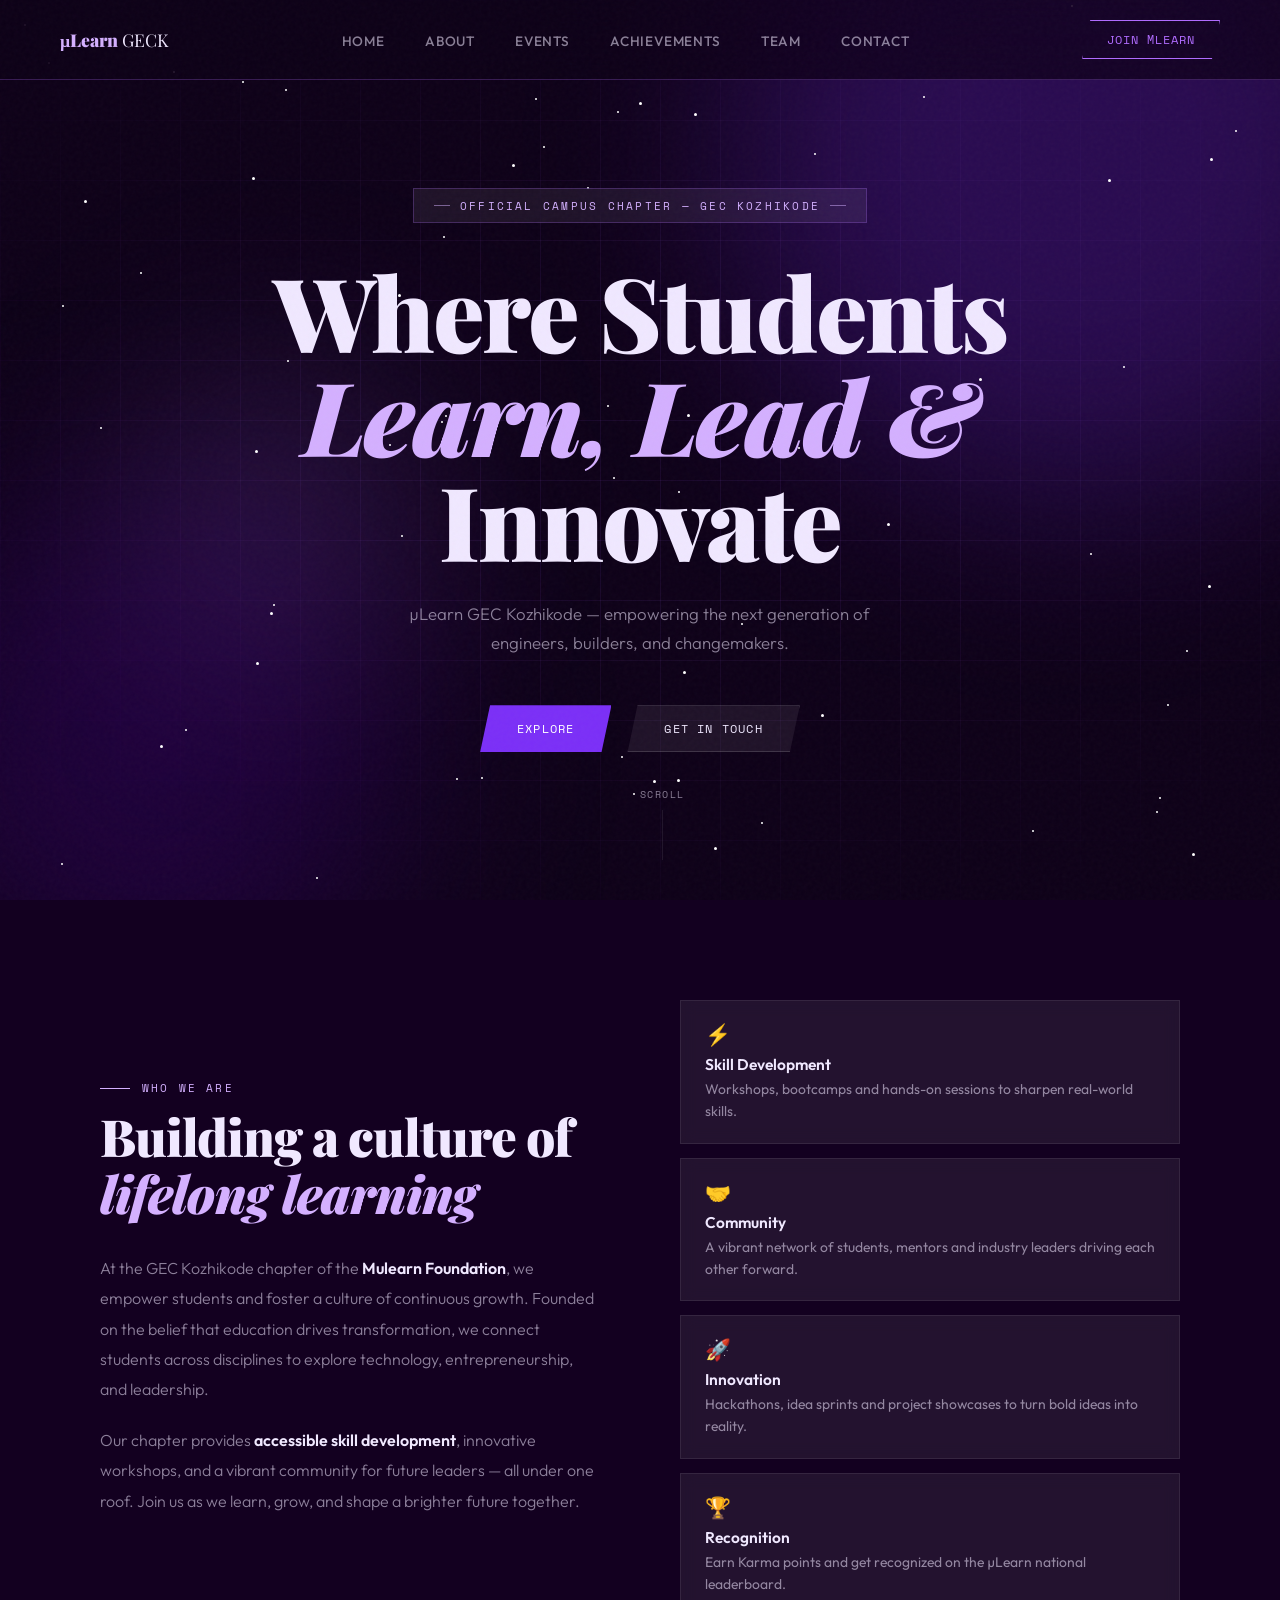
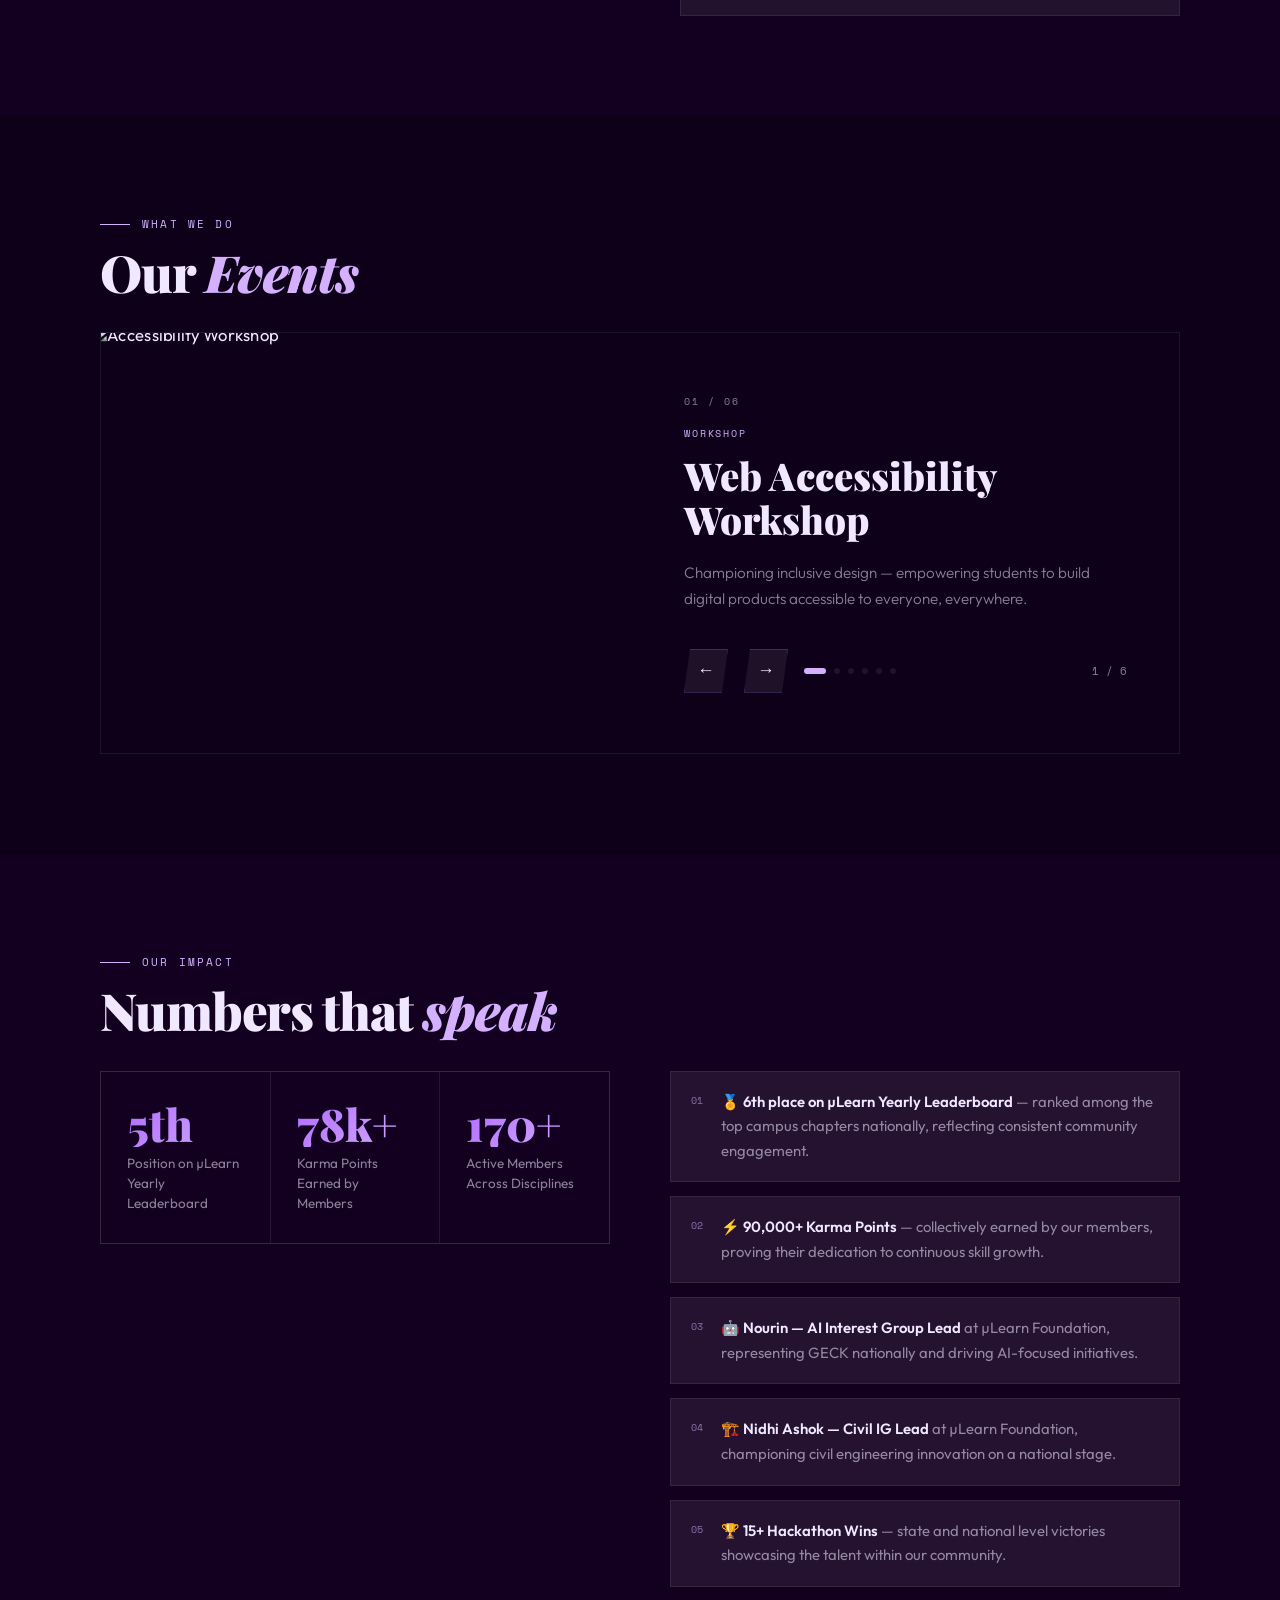
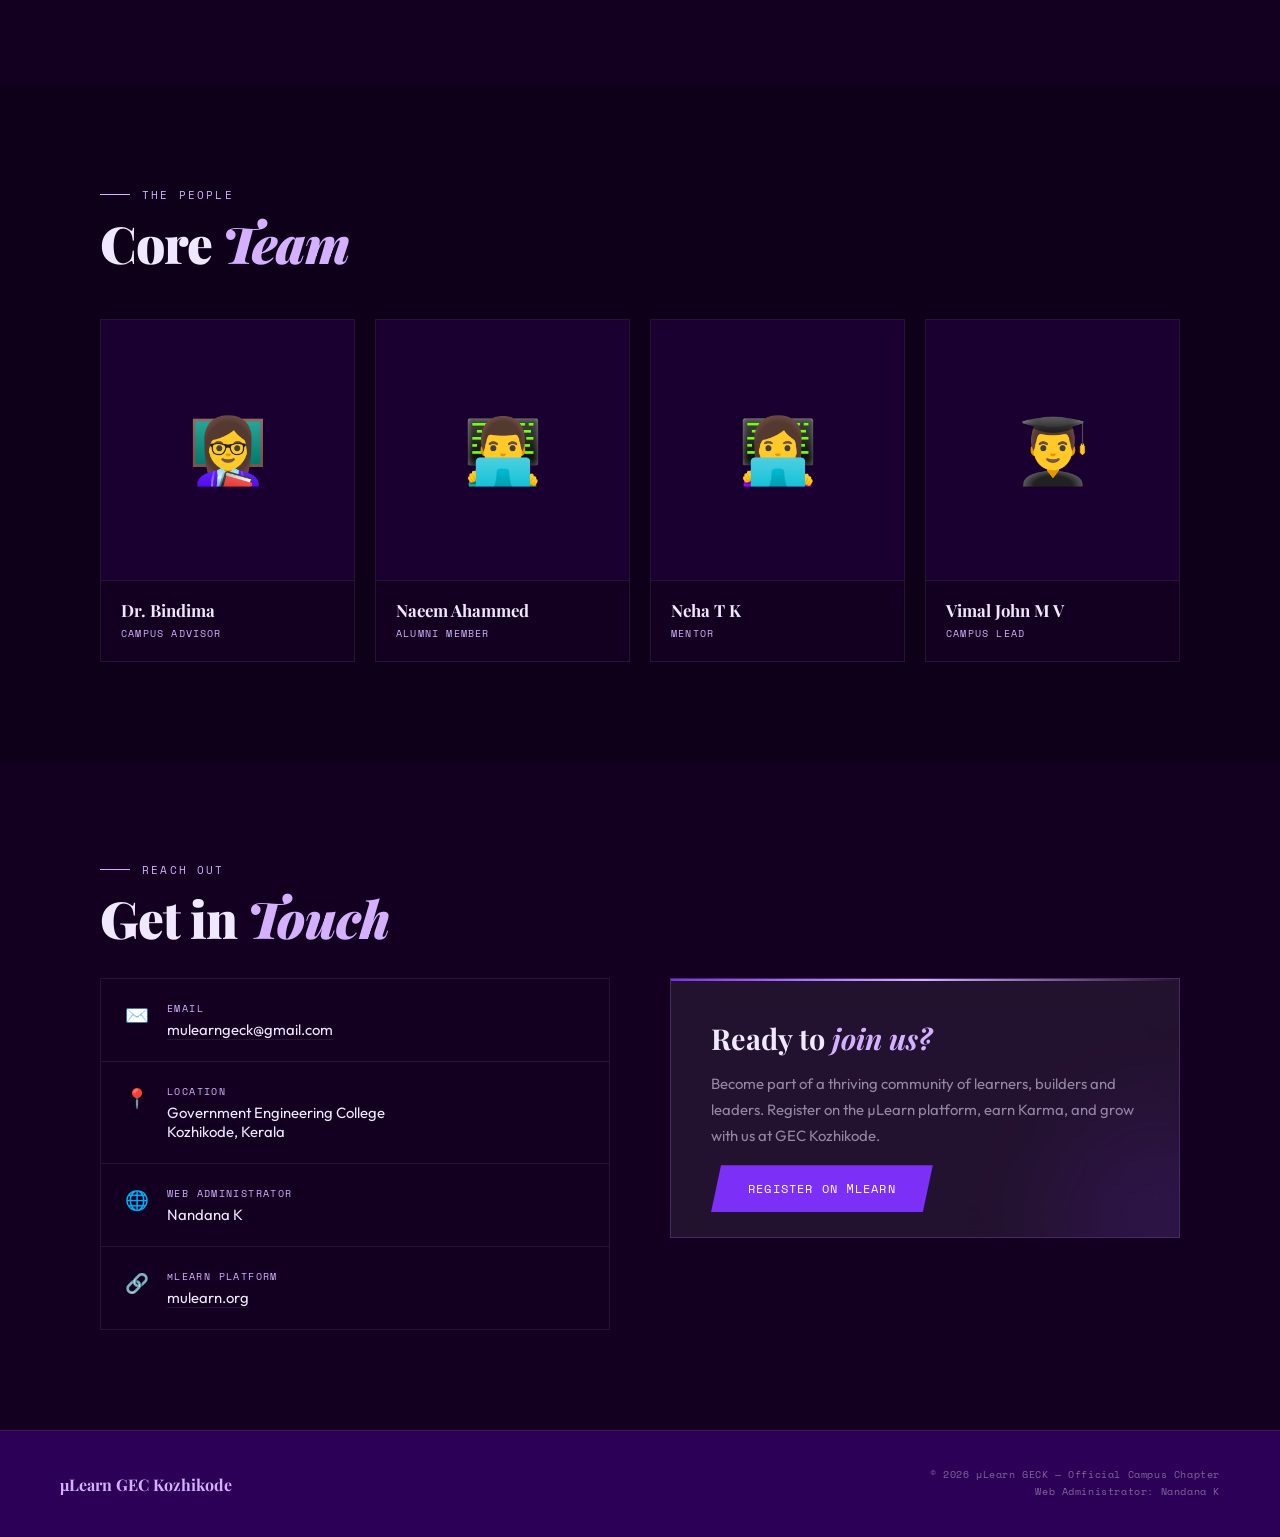
==== index.html @ 7de17cda "add index.html" ====
<!DOCTYPE html>
<html lang="en">
<head>
  <meta charset="UTF-8" />
  <meta name="viewport" content="width=device-width, initial-scale=1.0"/>
  <title>µLearn GEC Kozhikode – Official Website</title>
  <link href="https://fonts.googleapis.com/css2?family=Playfair+Display:wght@400;700;900&family=Outfit:wght@300;400;500;600;700&family=Space+Mono:wght@400;700&display=swap" rel="stylesheet"/>
  <style>
    :root {
      --purple-deep: #2d0057;
      --purple-mid: #7b2ff7;
      --purple-light: #b06bff;
      --lavender: #d4b0ff;
      --soft: #ede0ff;
      --white: #fff;
      --bg: #0e0018;
      --bg-2: #130020;
      --bg-3: #1a0030;
      --glass: rgba(255,255,255,0.07);
      --glass-border: rgba(255,255,255,0.14);
      --glass-hover: rgba(255,255,255,0.12);
      --text: #f0e8ff;
      --text-muted: rgba(240,232,255,0.55);
      --border: rgba(176,107,255,0.25);
      --border-soft: rgba(255,255,255,0.08);
    }

    *, *::before, *::after { box-sizing: border-box; margin: 0; padding: 0; }
    html { scroll-behavior: smooth; }

    body {
      font-family: 'Outfit', sans-serif;
      background: var(--bg);
      color: var(--text);
      overflow-x: hidden;
    }

    body::before {
      content: '';
      position: fixed;
      inset: 0;
      background-image: url("data:image/svg+xml,%3Csvg viewBox='0 0 256 256' xmlns='http://www.w3.org/2000/svg'%3E%3Cfilter id='n'%3E%3CfeTurbulence type='fractalNoise' baseFrequency='0.9' numOctaves='4' stitchTiles='stitch'/%3E%3C/filter%3E%3Crect width='100%25' height='100%25' filter='url(%23n)' opacity='1'/%3E%3C/svg%3E");
      opacity: 0.03;
      pointer-events: none;
      z-index: 9999;
    }

    ::-webkit-scrollbar { width: 4px; }
    ::-webkit-scrollbar-track { background: var(--bg); }
    ::-webkit-scrollbar-thumb { background: var(--purple-mid); border-radius: 99px; }

    /* ─── NAVBAR ─── */
    nav {
      position: fixed;
      top: 0; left: 0; right: 0;
      z-index: 200;
      display: flex;
      align-items: center;
      justify-content: space-between;
      padding: 20px 60px;
      background: rgba(14,0,24,0.72);
      backdrop-filter: blur(24px);
      -webkit-backdrop-filter: blur(24px);
      border-bottom: 1px solid var(--border);
      animation: navIn 0.9s cubic-bezier(.23,1,.32,1) both;
    }
    @keyframes navIn { from { transform: translateY(-100%); opacity:0; } to { transform: none; opacity:1; } }

    .nav-brand {
      font-family: 'Playfair Display', serif;
      font-weight: 900;
      font-size: 1.1rem;
      color: var(--lavender);
      text-decoration: none;
    }
    .nav-brand span { color: var(--text); font-weight: 400; }

    .nav-links { display: flex; gap: 40px; list-style: none; }
    .nav-links a {
      color: var(--text-muted);
      text-decoration: none;
      font-size: 0.85rem;
      font-weight: 500;
      letter-spacing: 0.06em;
      text-transform: uppercase;
      transition: color 0.2s;
      position: relative;
    }
    .nav-links a::after {
      content: '';
      position: absolute;
      bottom: -4px; left: 0; right: 100%;
      height: 1px;
      background: var(--lavender);
      transition: right 0.3s cubic-bezier(.23,1,.32,1);
    }
    .nav-links a:hover { color: var(--lavender); }
    .nav-links a:hover::after { right: 0; }

    .nav-cta {
      font-family: 'Space Mono', monospace;
      font-size: 0.75rem;
      padding: 10px 24px;
      border: 1px solid var(--purple-light);
      color: var(--purple-light);
      text-decoration: none;
      letter-spacing: 0.08em;
      text-transform: uppercase;
      transition: all 0.25s;
      clip-path: polygon(8px 0%, 100% 0%, calc(100% - 8px) 100%, 0% 100%);
    }
    .nav-cta:hover { background: var(--purple-mid); color: var(--white); border-color: var(--purple-mid); }

    /* ─── HERO ─── */
    #home {
      min-height: 100vh;
      display: grid;
      place-items: center;
      padding: 140px 60px 100px;
      position: relative;
      overflow: hidden;
    }

    .hero-grid-bg {
      position: absolute;
      inset: 0;
      background-image:
        linear-gradient(rgba(176,107,255,0.08) 1px, transparent 1px),
        linear-gradient(90deg, rgba(176,107,255,0.08) 1px, transparent 1px);
      background-size: 60px 60px;
      mask-image: radial-gradient(ellipse 70% 60% at 50% 50%, black 30%, transparent 100%);
    }

    .hero-orb {
      position: absolute;
      border-radius: 50%;
      filter: blur(100px);
      animation: pulse 6s ease-in-out infinite alternate;
    }
    .orb-1 { width: 700px; height: 700px; background: rgba(123,47,247,0.25); top: -200px; right: -150px; }
    .orb-2 { width: 500px; height: 500px; background: rgba(45,0,87,0.55); bottom: -100px; left: -100px; animation-delay: -3s; }
    .orb-3 { width: 300px; height: 300px; background: rgba(176,107,255,0.15); top: 40%; left: 10%; animation-delay: -5s; }
    @keyframes pulse { from { transform: scale(1); } to { transform: scale(1.08); } }

    .stars { position: absolute; inset: 0; pointer-events: none; overflow: hidden; }
    .star {
      position: absolute;
      background: white;
      border-radius: 50%;
      animation: twinkle 3s ease-in-out infinite alternate;
    }
    @keyframes twinkle { from { opacity: 0.15; transform: scale(0.8); } to { opacity: 0.9; transform: scale(1.3); } }

    .hero-inner { position: relative; z-index: 2; text-align: center; max-width: 900px; }

    .hero-eyebrow {
      display: inline-flex;
      align-items: center;
      gap: 10px;
      font-family: 'Space Mono', monospace;
      font-size: 0.7rem;
      letter-spacing: 0.2em;
      text-transform: uppercase;
      color: var(--lavender);
      border: 1px solid var(--border);
      background: var(--glass);
      backdrop-filter: blur(10px);
      padding: 8px 20px;
      margin-bottom: 36px;
      animation: riseIn 0.9s 0.3s both;
    }
    .hero-eyebrow::before, .hero-eyebrow::after { content: ''; width: 16px; height: 1px; background: var(--lavender); opacity: 0.5; }

    .hero-title {
      font-family: 'Playfair Display', serif;
      font-weight: 900;
      font-size: clamp(3rem, 8vw, 6.5rem);
      line-height: 1.02;
      letter-spacing: -0.02em;
      animation: riseIn 0.9s 0.45s both;
    }
    .hero-title .italic { font-style: italic; color: var(--lavender); }
    .hero-title .block { display: block; }

    .hero-sub {
      margin-top: 28px;
      font-size: 1.05rem;
      color: var(--text-muted);
      line-height: 1.7;
      animation: riseIn 0.9s 0.6s both;
      font-weight: 300;
    }

    .hero-cta {
      margin-top: 48px;
      display: flex;
      gap: 16px;
      justify-content: center;
      flex-wrap: wrap;
      animation: riseIn 0.9s 0.75s both;
    }

    .btn-primary {
      font-family: 'Space Mono', monospace;
      font-size: 0.75rem;
      letter-spacing: 0.1em;
      text-transform: uppercase;
      padding: 14px 36px;
      background: var(--purple-mid);
      color: var(--white);
      text-decoration: none;
      clip-path: polygon(10px 0%, 100% 0%, calc(100% - 10px) 100%, 0% 100%);
      transition: all 0.25s;
      border: 1px solid transparent;
    }
    .btn-primary:hover { background: var(--purple-deep); border-color: var(--purple-light); transform: translateY(-2px); box-shadow: 0 10px 30px rgba(123,47,247,0.4); }

    .btn-ghost {
      font-family: 'Space Mono', monospace;
      font-size: 0.75rem;
      letter-spacing: 0.1em;
      text-transform: uppercase;
      padding: 14px 36px;
      border: 1px solid var(--glass-border);
      background: var(--glass);
      backdrop-filter: blur(10px);
      color: var(--text);
      text-decoration: none;
      clip-path: polygon(10px 0%, 100% 0%, calc(100% - 10px) 100%, 0% 100%);
      transition: all 0.25s;
    }
    .btn-ghost:hover { border-color: var(--lavender); color: var(--lavender); transform: translateY(-2px); }

    @keyframes riseIn { from { opacity:0; transform: translateY(30px); } to { opacity:1; transform:none; } }

    .hero-scroll {
      position: absolute;
      bottom: 40px; left: 50%;
      transform: translateX(-50%);
      display: flex; flex-direction: column; align-items: center; gap: 8px;
      font-family: 'Space Mono', monospace;
      font-size: 0.62rem;
      letter-spacing: 0.15em;
      text-transform: uppercase;
      color: var(--text-muted);
      animation: riseIn 1s 1.2s both;
    }
    .scroll-track { width: 1px; height: 50px; background: var(--border-soft); position: relative; overflow: hidden; }
    .scroll-track::after {
      content: '';
      position: absolute;
      top: -20px; left: 0; width: 1px; height: 20px;
      background: var(--lavender);
      animation: scrollLine 1.5s ease-in-out infinite;
    }
    @keyframes scrollLine { from { top: -20px; } to { top: 60px; } }

    /* ─── LAYOUT ─── */
    .wrap { max-width: 1200px; margin: 0 auto; padding: 100px 60px; }

    .section-eyebrow {
      font-family: 'Space Mono', monospace;
      font-size: 0.68rem;
      letter-spacing: 0.2em;
      text-transform: uppercase;
      color: var(--lavender);
      margin-bottom: 12px;
      display: flex; align-items: center; gap: 12px;
    }
    .section-eyebrow::before { content: ''; display: inline-block; width: 30px; height: 1px; background: var(--lavender); }

    .section-heading {
      font-family: 'Playfair Display', serif;
      font-weight: 900;
      font-size: clamp(2rem, 4vw, 3.2rem);
      letter-spacing: -0.02em;
      line-height: 1.1;
      margin-bottom: 32px;
    }
    .section-heading .accent { color: var(--lavender); font-style: italic; }

    /* ─── ABOUT ─── */
    #about { background: var(--bg-2); }

    .about-layout {
      display: grid;
      grid-template-columns: 1fr 1fr;
      gap: 80px;
      align-items: center;
    }

    .about-text p { color: var(--text-muted); line-height: 1.9; font-size: 1rem; font-weight: 300; margin-bottom: 20px; }
    .about-text p strong { color: var(--text); font-weight: 600; }

    .about-pillars { display: grid; gap: 14px; }

    .pillar {
      border: 1px solid var(--border-soft);
      padding: 20px 24px;
      position: relative;
      overflow: hidden;
      background: var(--glass);
      backdrop-filter: blur(8px);
      transition: border-color 0.3s, background 0.3s;
    }
    .pillar::before {
      content: '';
      position: absolute;
      top: 0; left: 0; width: 3px; height: 100%;
      background: linear-gradient(180deg, var(--purple-mid), var(--lavender));
      transform: scaleY(0); transform-origin: top;
      transition: transform 0.35s cubic-bezier(.23,1,.32,1);
    }
    .pillar:hover { border-color: var(--border); background: var(--glass-hover); }
    .pillar:hover::before { transform: scaleY(1); }
    .pillar-icon { font-size: 1.3rem; margin-bottom: 7px; }
    .pillar-title { font-weight: 600; font-size: 0.97rem; margin-bottom: 4px; }
    .pillar-text { color: var(--text-muted); font-size: 0.87rem; line-height: 1.6; }

    /* ─── EVENTS SLIDESHOW ─── */
    #events { background: var(--bg); }

    .slideshow-wrap {
      position: relative;
      margin-top: 10px;
      overflow: hidden;
      border: 1px solid var(--border-soft);
    }

    .slides-track {
      display: flex;
      transition: transform 0.6s cubic-bezier(.23,1,.32,1);
    }

    .slide {
      min-width: 100%;
      display: grid;
      grid-template-columns: 1fr 1fr;
    }

    .slide-img-wrap {
      position: relative;
      height: 420px;
      overflow: hidden;
    }
    .slide-img-wrap::after {
      content: '';
      position: absolute; inset: 0;
      background: linear-gradient(90deg, transparent 60%, var(--bg));
    }
    .slide-img {
      width: 100%; height: 100%;
      object-fit: cover;
      display: block;
      transition: transform 0.8s cubic-bezier(.23,1,.32,1);
    }
    .slide.active .slide-img { transform: scale(1.04); }

    .slide-placeholder {
      width: 100%; height: 420px;
      display: flex; align-items: center; justify-content: center;
      font-size: 5rem;
    }

    .slide-content {
      display: flex;
      flex-direction: column;
      justify-content: center;
      padding: 52px 52px 52px 44px;
      background: var(--bg);
    }

    .slide-index {
      font-family: 'Space Mono', monospace;
      font-size: 0.62rem;
      letter-spacing: 0.2em;
      color: var(--text-muted);
      margin-bottom: 16px;
    }
    .slide-cat {
      font-family: 'Space Mono', monospace;
      font-size: 0.65rem;
      letter-spacing: 0.18em;
      text-transform: uppercase;
      color: var(--lavender);
      margin-bottom: 12px;
    }
    .slide-name {
      font-family: 'Playfair Display', serif;
      font-weight: 900;
      font-size: clamp(1.6rem, 3vw, 2.4rem);
      line-height: 1.15;
      margin-bottom: 18px;
    }
    .slide-desc {
      color: var(--text-muted);
      font-size: 0.95rem;
      line-height: 1.75;
      font-weight: 300;
      margin-bottom: 36px;
    }

    .slide-controls {
      display: flex;
      align-items: center;
      gap: 16px;
    }
    .slide-btn {
      width: 44px; height: 44px;
      border: 1px solid var(--border);
      background: var(--glass);
      color: var(--text);
      font-size: 1.1rem;
      cursor: pointer;
      display: flex; align-items: center; justify-content: center;
      transition: all 0.25s;
      clip-path: polygon(6px 0%, 100% 0%, calc(100% - 6px) 100%, 0% 100%);
      flex-shrink: 0;
    }
    .slide-btn:hover { background: var(--purple-mid); border-color: var(--purple-mid); }

    .slide-dots {
      display: flex; gap: 8px; align-items: center;
    }
    .slide-dot {
      width: 6px; height: 6px;
      border-radius: 50%;
      background: var(--border-soft);
      cursor: pointer;
      transition: all 0.3s;
      border: none;
      padding: 0;
    }
    .slide-dot.active { background: var(--lavender); width: 22px; border-radius: 3px; }

    .slide-counter {
      font-family: 'Space Mono', monospace;
      font-size: 0.68rem;
      color: var(--text-muted);
      margin-left: auto;
    }

    @media (max-width: 900px) {
      .slide { grid-template-columns: 1fr; }
      .slide-img-wrap, .slide-placeholder { height: 220px; }
      .slide-img-wrap::after { background: linear-gradient(0deg, var(--bg) 0%, transparent 60%); }
      .slide-content { padding: 28px 24px 32px; }
    }

    /* ─── ACHIEVEMENTS ─── */
    #achievements { background: var(--bg-2); }

    .achievements-layout {
      display: grid;
      grid-template-columns: 1fr 1fr;
      gap: 60px;
      align-items: start;
    }

    .stats-grid {
      display: grid;
      grid-template-columns: 1fr 1fr;
      gap: 1px;
      background: var(--border-soft);
      border: 1px solid var(--border-soft);
    }

    .stat-cell {
      background: var(--bg-2);
      padding: 30px 26px;
      position: relative; overflow: hidden;
      transition: background 0.3s;
    }
    .stat-cell:hover { background: var(--bg-3); }
    .stat-cell::after {
      content: '';
      position: absolute; bottom: 0; left: 0; right: 0; height: 2px;
      background: linear-gradient(90deg, var(--purple-mid), var(--lavender), transparent);
      transform: scaleX(0); transform-origin: left;
      transition: transform 0.4s;
    }
    .stat-cell:hover::after { transform: scaleX(1); }

    .stat-number {
      font-family: 'Playfair Display', serif;
      font-weight: 900; font-size: 2.8rem;
      background: linear-gradient(135deg, var(--purple-light), var(--lavender));
      -webkit-background-clip: text; -webkit-text-fill-color: transparent;
      background-clip: text;
      line-height: 1; margin-bottom: 6px;
    }
    .stat-label { color: var(--text-muted); font-size: 0.84rem; line-height: 1.5; }

    .highlights-list { display: flex; flex-direction: column; gap: 14px; }

    .highlight-item {
      display: flex; gap: 18px;
      padding: 18px 20px;
      border: 1px solid var(--border-soft);
      background: var(--glass);
      align-items: flex-start;
      transition: border-color 0.3s, background 0.3s;
    }
    .highlight-item:hover { border-color: var(--border); background: var(--glass-hover); }

    .highlight-num { font-family: 'Space Mono', monospace; font-size: 0.62rem; color: var(--lavender); opacity: 0.6; padding-top: 3px; flex-shrink: 0; }
    .highlight-text { font-size: 0.93rem; line-height: 1.65; color: var(--text-muted); }
    .highlight-text strong { color: var(--text); font-weight: 600; }

    /* ─── TEAM ─── */
    #team { background: var(--bg); }

    .team-grid {
      display: grid;
      grid-template-columns: repeat(4, 1fr);
      gap: 20px;
      margin-top: 48px;
    }

    .team-card {
      border: 1px solid var(--border-soft);
      overflow: hidden;
      background: var(--bg-2);
      transition: border-color 0.3s, transform 0.3s;
    }
    .team-card:hover { border-color: var(--border); transform: translateY(-6px); }
    .team-card:hover .team-photo { transform: scale(1.05); }

    .team-photo-wrap { height: 260px; overflow: hidden; background: white; }
    .team-photo { width: 100%; height: 100%; object-fit: contain; display: block; background: white; transition: transform 0.5s cubic-bezier(.23,1,.32,1); }
    .team-photo-placeholder { width: 100%; height: 260px; display: flex; align-items: center; justify-content: center; font-size: 4rem; background: var(--bg-3); }

    .team-info { padding: 18px 20px 20px; border-top: 1px solid var(--border-soft); }
    .team-name { font-family: 'Playfair Display', serif; font-weight: 700; font-size: 1.05rem; margin-bottom: 5px; }
    .team-role { font-family: 'Space Mono', monospace; font-size: 0.62rem; letter-spacing: 0.12em; text-transform: uppercase; color: var(--lavender); }

    /* ─── CONTACT ─── */
    #contact { background: var(--bg-2); }

    .contact-layout {
      display: grid;
      grid-template-columns: 1fr 1fr;
      gap: 60px;
      align-items: start;
    }

    .contact-items { display: flex; flex-direction: column; border: 1px solid var(--border-soft); }
    .contact-item {
      display: flex; align-items: flex-start; gap: 18px;
      padding: 22px 24px; border-bottom: 1px solid var(--border-soft);
      transition: background 0.2s;
    }
    .contact-item:last-child { border-bottom: none; }
    .contact-item:hover { background: var(--glass); }
    .contact-icon { font-size: 1.2rem; flex-shrink: 0; margin-top: 2px; }
    .contact-label { font-family: 'Space Mono', monospace; font-size: 0.62rem; letter-spacing: 0.14em; text-transform: uppercase; color: var(--lavender); margin-bottom: 4px; }
    .contact-value { color: var(--text); font-size: 0.93rem; }
    .contact-value a { color: var(--text); text-decoration: none; border-bottom: 1px solid var(--border-soft); transition: color 0.2s, border-color 0.2s; }
    .contact-value a:hover { color: var(--lavender); border-color: var(--lavender); }

    .join-box {
      border: 1px solid var(--border);
      padding: 40px;
      background: var(--glass);
      backdrop-filter: blur(16px);
      position: relative; overflow: hidden;
    }
    .join-box::before {
      content: '';
      position: absolute; top: 0; left: 0; width: 100%; height: 2px;
      background: linear-gradient(90deg, var(--purple-mid), var(--lavender), transparent);
    }
    .join-box::after {
      content: '';
      position: absolute; bottom: -80px; right: -80px;
      width: 200px; height: 200px;
      background: rgba(123,47,247,0.12);
      border-radius: 50%; filter: blur(50px);
    }
    .join-box h3 { font-family: 'Playfair Display', serif; font-size: 1.8rem; font-weight: 700; margin-bottom: 14px; }
    .join-box h3 span { color: var(--lavender); font-style: italic; }
    .join-box p { color: var(--text-muted); font-size: 0.93rem; line-height: 1.75; margin-bottom: 28px; }

    /* ─── FOOTER ─── */
    footer {
      background: var(--purple-deep);
      border-top: 1px solid rgba(255,255,255,0.08);
      padding: 36px 60px;
      display: flex; justify-content: space-between; align-items: center;
    }
    .footer-brand { font-family: 'Playfair Display', serif; font-weight: 700; color: var(--lavender); font-size: 1rem; }
    .footer-copy { font-family: 'Space Mono', monospace; font-size: 0.62rem; color: rgba(255,255,255,0.4); letter-spacing: 0.06em; text-align: right; line-height: 1.7; }

    /* ─── REVEAL ─── */
    .reveal { opacity: 0; transform: translateY(32px); transition: opacity 0.8s cubic-bezier(.23,1,.32,1), transform 0.8s cubic-bezier(.23,1,.32,1); }
    .reveal.visible { opacity: 1; transform: none; }

    @media (max-width: 900px) {
      nav { padding: 16px 20px; }
      .nav-links { display: none; }
      .wrap { padding: 70px 20px; }
      .about-layout, .achievements-layout, .contact-layout { grid-template-columns: 1fr; gap: 36px; }
      .events-grid { grid-template-columns: 1fr; }
      .team-grid { grid-template-columns: repeat(2, 1fr); }
      #home { padding: 120px 20px 80px; }
      footer { flex-direction: column; gap: 12px; padding: 28px 20px; }
      .footer-copy { text-align: center; }
    }
    @media (max-width: 500px) {
      .stats-grid { grid-template-columns: 1fr 1fr; }
      .team-grid { grid-template-columns: 1fr 1fr; }
    }
  </style>
</head>
<body>

  <nav>
    <a class="nav-brand" href="#home">µLearn <span>GECK</span></a>
    <ul class="nav-links">
      <li><a href="#home">Home</a></li>
      <li><a href="#about">About</a></li>
      <li><a href="#events">Events</a></li>
      <li><a href="#achievements">Achievements</a></li>
      <li><a href="#team">Team</a></li>
      <li><a href="#contact">Contact</a></li>
    </ul>
    <a class="nav-cta" href="https://mulearn.org" target="_blank">Join µLearn</a>
  </nav>

  <section id="home">
    <div class="hero-grid-bg"></div>
    <div class="hero-orb orb-1"></div>
    <div class="hero-orb orb-2"></div>
    <div class="hero-orb orb-3"></div>
    <div class="stars" id="stars"></div>

    <div class="hero-inner">
      <div class="hero-eyebrow">Official Campus Chapter — GEC Kozhikode</div>
      <h1 class="hero-title">
        <span class="block">Where Students</span>
        <span class="block italic">Learn, Lead &</span>
        <span class="block">Innovate</span>
      </h1>
      <p class="hero-sub">
        µLearn GEC Kozhikode — empowering the next generation of<br/>
        engineers, builders, and changemakers.
      </p>
      <div class="hero-cta">
        <a class="btn-primary" href="#about">Explore</a>
        <a class="btn-ghost" href="#contact">Get In Touch</a>
      </div>
    </div>

    <div class="hero-scroll">
      <span>Scroll</span>
      <div class="scroll-track"></div>
    </div>
  </section>

  <section id="about">
    <div class="wrap">
      <div class="about-layout">
        <div class="about-text reveal">
          <div class="section-eyebrow">Who We Are</div>
          <h2 class="section-heading">Building a culture of <span class="accent">lifelong learning</span></h2>
          <p>At the GEC Kozhikode chapter of the <strong>Mulearn Foundation</strong>, we empower students and foster a culture of continuous growth. Founded on the belief that education drives transformation, we connect students across disciplines to explore technology, entrepreneurship, and leadership.</p>
          <p>Our chapter provides <strong>accessible skill development</strong>, innovative workshops, and a vibrant community for future leaders — all under one roof. Join us as we learn, grow, and shape a brighter future together.</p>
        </div>
        <div class="about-pillars reveal" style="transition-delay:0.15s">
          <div class="pillar">
            <div class="pillar-icon">⚡</div>
            <div class="pillar-title">Skill Development</div>
            <div class="pillar-text">Workshops, bootcamps and hands-on sessions to sharpen real-world skills.</div>
          </div>
          <div class="pillar">
            <div class="pillar-icon">🤝</div>
            <div class="pillar-title">Community</div>
            <div class="pillar-text">A vibrant network of students, mentors and industry leaders driving each other forward.</div>
          </div>
          <div class="pillar">
            <div class="pillar-icon">🚀</div>
            <div class="pillar-title">Innovation</div>
            <div class="pillar-text">Hackathons, idea sprints and project showcases to turn bold ideas into reality.</div>
          </div>
          <div class="pillar">
            <div class="pillar-icon">🏆</div>
            <div class="pillar-title">Recognition</div>
            <div class="pillar-text">Earn Karma points and get recognized on the µLearn national leaderboard.</div>
          </div>
        </div>
      </div>
    </div>
  </section>

  <section id="events">
    <div class="wrap">
      <div class="section-eyebrow reveal">What We Do</div>
      <h2 class="section-heading reveal">Our <span class="accent">Events</span></h2>

      <div class="slideshow-wrap reveal" style="transition-delay:0.1s">
        <div class="slides-track" id="slidesTrack">

          <div class="slide active">
            <div class="slide-img-wrap">
              <img class="slide-img" src="web.jpeg" alt="Accessibility Workshop">
            </div>
            <div class="slide-content">
              <div class="slide-index">01 / 06</div>
              <div class="slide-cat">Workshop</div>
              <div class="slide-name">Web Accessibility Workshop</div>
              <div class="slide-desc">Championing inclusive design — empowering students to build digital products accessible to everyone, everywhere.</div>
              <div class="slide-controls">
                <button class="slide-btn" id="prevBtn" aria-label="Previous">&#8592;</button>
                <button class="slide-btn" id="nextBtn" aria-label="Next">&#8594;</button>
                <div class="slide-dots" id="slideDots"></div>
                <span class="slide-counter" id="slideCounter">1 / 6</span>
              </div>
            </div>
          </div>

          <div class="slide">
            <div class="slide-img-wrap">
              <img class="slide-img" src="git.jpeg" alt="Git & GitHub Workshop">
            </div>
            <div class="slide-content">
              <div class="slide-index">02 / 06</div>
              <div class="slide-cat">Workshop</div>
              <div class="slide-name">Git & GitHub Workshop</div>
              <div class="slide-desc">Hands-on introduction to version control, collaborative coding workflows, and open-source contribution for real-world projects.</div>
              <div class="slide-controls">
                <button class="slide-btn s-prev" aria-label="Previous">&#8592;</button>
                <button class="slide-btn s-next" aria-label="Next">&#8594;</button>
                <div class="slide-dots s-dots"></div>
                <span class="slide-counter s-counter">2 / 6</span>
              </div>
            </div>
          </div>

          <div class="slide">
            <div class="slide-img-wrap">
              <img class="slide-img" src="mupulse.jpeg" alt="mupulse">
            </div>
            <div class="slide-content">
              <div class="slide-index">03 / 06</div>
              <div class="slide-cat">Community Initiative</div>
              <div class="slide-name">MuPulse</div>
              <div class="slide-desc">Our community heartbeat event — celebrating milestones, sharing stories, and amplifying the spirit of µLearn across the campus.</div>
              <div class="slide-controls">
                <button class="slide-btn s-prev" aria-label="Previous">&#8592;</button>
                <button class="slide-btn s-next" aria-label="Next">&#8594;</button>
                <div class="slide-dots s-dots"></div>
                <span class="slide-counter s-counter">3 / 6</span>
              </div>
            </div>
          </div>

          <div class="slide">
            <div class="slide-img-wrap">
              <img class="slide-img" src="padayottam.jpeg" alt="Padayottam">
            </div>
            <div class="slide-content">
              <div class="slide-index">04 / 06</div>
              <div class="slide-cat">Community Drive</div>
              <div class="slide-name">Padayottam</div>
              <div class="slide-desc">A community march initiative bringing students together to promote fitness, solidarity, and a strong sense of well-being on campus.</div>
              <div class="slide-controls">
                <button class="slide-btn s-prev" aria-label="Previous">&#8592;</button>
                <button class="slide-btn s-next" aria-label="Next">&#8594;</button>
                <div class="slide-dots s-dots"></div>
                <span class="slide-counter s-counter">4 / 6</span>
              </div>
            </div>
          </div>

          <div class="slide">
            <div class="slide-img-wrap">
              <img class="slide-img" src="upside.jpeg" alt="upside down">
            </div>
            <div class="slide-content">
              <div class="slide-index">05 / 06</div>
              <div class="slide-cat">Creative Event</div>
              <div class="slide-name">Upside Down</div>
              <div class="slide-desc">An unconventional thinking event challenging participants to flip perspectives, break assumptions, and innovate from a fresh lens.</div>
              <div class="slide-controls">
                <button class="slide-btn s-prev" aria-label="Previous">&#8592;</button>
                <button class="slide-btn s-next" aria-label="Next">&#8594;</button>
                <div class="slide-dots s-dots"></div>
                <span class="slide-counter s-counter">5 / 6</span>
              </div>
            </div>
          </div>

          <div class="slide">
            <div class="slide-img-wrap">
              <img class="slide-img" src="india.jpeg" alt="Code for INDIA">
            </div>
            <div class="slide-content">
              <div class="slide-index">06 / 06</div>
              <div class="slide-cat">Hackathon</div>
              <div class="slide-name">Code for India Hackathon</div>
              <div class="slide-desc">A national-level hackathon where students build impactful tech solutions for real civic and social challenges across India.</div>
              <div class="slide-controls">
                <button class="slide-btn s-prev" aria-label="Previous">&#8592;</button>
                <button class="slide-btn s-next" aria-label="Next">&#8594;</button>
                <div class="slide-dots s-dots"></div>
                <span class="slide-counter s-counter">6 / 6</span>
              </div>
            </div>
          </div>

        </div>
      </div>
    </div>
  </section>

  <section id="achievements">
    <div class="wrap">
      <div class="section-eyebrow reveal">Our Impact</div>
      <h2 class="section-heading reveal">Numbers that <span class="accent">speak</span></h2>
      <div class="achievements-layout">
        <div>
          <div class="stats-grid reveal" style="transition-delay:0.1s; grid-template-columns: 1fr 1fr 1fr;">
            <div class="stat-cell">
              <div class="stat-number" data-target="6" data-suffix="th">—</div>
              <div class="stat-label">Position on µLearn<br/>Yearly Leaderboard</div>
            </div>
            <div class="stat-cell">
              <div class="stat-number" data-target="90" data-suffix="k+">—</div>
              <div class="stat-label">Karma Points<br/>Earned by Members</div>
            </div>
            <div class="stat-cell">
              <div class="stat-number" data-target="200" data-suffix="+">—</div>
              <div class="stat-label">Active Members<br/>Across Disciplines</div>
            </div>
          </div>
        </div>
        <div class="highlights-list reveal" style="transition-delay:0.2s">
          <div class="highlight-item">
            <div class="highlight-num">01</div>
            <div class="highlight-text"><strong>🏅 6th place on µLearn Yearly Leaderboard</strong> — ranked among the top campus chapters nationally, reflecting consistent community engagement.</div>
          </div>
          <div class="highlight-item">
            <div class="highlight-num">02</div>
            <div class="highlight-text"><strong>⚡ 90,000+ Karma Points</strong> — collectively earned by our members, proving their dedication to continuous skill growth.</div>
          </div>
          <div class="highlight-item">
            <div class="highlight-num">03</div>
            <div class="highlight-text"><strong>🤖 Nourin — AI Interest Group Lead</strong> at µLearn Foundation, representing GECK nationally and driving AI-focused initiatives.</div>
          </div>
          <div class="highlight-item">
            <div class="highlight-num">04</div>
            <div class="highlight-text"><strong>🏗️ Nidhi Ashok — Civil IG Lead</strong> at µLearn Foundation, championing civil engineering innovation on a national stage.</div>
          </div>
          <div class="highlight-item">
            <div class="highlight-num">05</div>
            <div class="highlight-text"><strong>🏆 15+ Hackathon Wins</strong> — state and national level victories showcasing the talent within our community.</div>
          </div>
        </div>
      </div>
    </div>
  </section>

  <section id="team">
    <div class="wrap">
      <div class="section-eyebrow reveal">The People</div>
      <h2 class="section-heading reveal">Core <span class="accent">Team</span></h2>
      <div class="team-grid">
        <div class="team-card reveal">
          <div class="team-photo-wrap">
            <img class="team-photo" src="bindima.jpeg" alt="Dr. Bindima" onerror="this.parentElement.innerHTML='<div class=team-photo-placeholder>👩‍🏫</div>'">
          </div>
          <div class="team-info">
            <div class="team-name">Dr. Bindima</div>
            <div class="team-role">Campus Advisor</div>
          </div>
        </div>
        <div class="team-card reveal" style="transition-delay:0.1s">
          <div class="team-photo-wrap">
            <img class="team-photo" src="naem.jpeg" alt="Naeem Ahammed" onerror="this.parentElement.innerHTML='<div class=team-photo-placeholder>👨‍💻</div>'">
          </div>
          <div class="team-info">
            <div class="team-name">Naeem Ahammed</div>
            <div class="team-role">Alumni Member</div>
          </div>
        </div>
        <div class="team-card reveal" style="transition-delay:0.2s">
          <div class="team-photo-wrap">
            <img class="team-photo" src="neha.jpeg" alt="Neha T K" onerror="this.parentElement.innerHTML='<div class=team-photo-placeholder>👩‍💻</div>'">
          </div>
          <div class="team-info">
            <div class="team-name">Neha T K</div>
            <div class="team-role">Mentor</div>
          </div>
        </div>
        <div class="team-card reveal" style="transition-delay:0.3s">
          <div class="team-photo-wrap">
            <img class="team-photo" src="vimal.jpeg" alt="Vimal John M V" onerror="this.parentElement.innerHTML='<div class=team-photo-placeholder>👨‍🎓</div>'">
          </div>
          <div class="team-info">
            <div class="team-name">Vimal John M V</div>
            <div class="team-role">Campus Lead</div>
          </div>
        </div>
      </div>
    </div>
  </section>

  <section id="contact">
    <div class="wrap">
      <div class="section-eyebrow reveal">Reach Out</div>
      <h2 class="section-heading reveal">Get in <span class="accent">Touch</span></h2>
      <div class="contact-layout">
        <div class="contact-items reveal" style="transition-delay:0.1s">
          <div class="contact-item">
            <div class="contact-icon">✉️</div>
            <div>
              <div class="contact-label">Email</div>
              <div class="contact-value"><a href="mailto:mulearngeck@gmail.com">mulearngeck@gmail.com</a></div>
            </div>
          </div>
          <div class="contact-item">
            <div class="contact-icon">📍</div>
            <div>
              <div class="contact-label">Location</div>
              <div class="contact-value">Government Engineering College<br/>Kozhikode, Kerala</div>
            </div>
          </div>
          <div class="contact-item">
            <div class="contact-icon">🌐</div>
            <div>
              <div class="contact-label">Web Administrator</div>
              <div class="contact-value">Nandana K</div>
            </div>
          </div>
          <div class="contact-item">
            <div class="contact-icon">🔗</div>
            <div>
              <div class="contact-label">µLearn Platform</div>
              <div class="contact-value"><a href="https://mulearn.org" target="_blank">mulearn.org</a></div>
            </div>
          </div>
        </div>
        <div class="join-box reveal" style="transition-delay:0.2s">
          <h3>Ready to <span>join us?</span></h3>
          <p>Become part of a thriving community of learners, builders and leaders. Register on the µLearn platform, earn Karma, and grow with us at GEC Kozhikode.</p>
          <a class="btn-primary" href="https://mulearn.org" target="_blank">Register on µLearn</a>
        </div>
      </div>
    </div>
  </section>

  <footer>
    <div class="footer-brand">µLearn GEC Kozhikode</div>
    <div class="footer-copy">
      © 2026 µLearn GECK — Official Campus Chapter<br/>
      Web Administrator: Nandana K
    </div>
  </footer>

  <script>
    // Stars
    const starsEl = document.getElementById('stars');
    for (let i = 0; i < 70; i++) {
      const s = document.createElement('div');
      s.className = 'star';
      const size = Math.random() > 0.7 ? 3 : 2;
      s.style.cssText = `left:${Math.random()*100}%;top:${Math.random()*100}%;width:${size}px;height:${size}px;animation-delay:${Math.random()*4}s;animation-duration:${2+Math.random()*3}s;`;
      starsEl.appendChild(s);
    }

    // Scroll reveal
    const revealEls = document.querySelectorAll('.reveal');
    const revealObs = new IntersectionObserver((entries) => {
      entries.forEach(e => { if (e.isIntersecting) { e.target.classList.add('visible'); revealObs.unobserve(e.target); } });
    }, { threshold: 0.1 });
    revealEls.forEach(el => revealObs.observe(el));

    // ── SLIDESHOW ──
    const track = document.getElementById('slidesTrack');
    const slides = document.querySelectorAll('.slide');
    const total = slides.length;
    let current = 0;
    let autoTimer;

    // Build dots into every slide's dot container
    document.querySelectorAll('.slide-dots, #slideDots').forEach(container => {
      for (let i = 0; i < total; i++) {
        const d = document.createElement('button');
        d.className = 'slide-dot' + (i === 0 ? ' active' : '');
        d.setAttribute('aria-label', `Go to slide ${i+1}`);
        d.addEventListener('click', () => goTo(i));
        container.appendChild(d);
      }
    });

    function updateUI() {
      track.style.transform = `translateX(-${current * 100}%)`;
      slides.forEach((s, i) => s.classList.toggle('active', i === current));
      document.querySelectorAll('.slide-dot').forEach((d, i) => {
        d.classList.toggle('active', i % total === current);
      });
      document.querySelectorAll('.slide-counter, .s-counter').forEach(el => {
        el.textContent = `${current + 1} / ${total}`;
      });
    }

    function goTo(idx) {
      current = (idx + total) % total;
      updateUI();
      resetAuto();
    }

    function resetAuto() {
      clearInterval(autoTimer);
      autoTimer = setInterval(() => goTo(current + 1), 5000);
    }

    // Wire up all prev/next buttons
    document.querySelectorAll('#prevBtn, .s-prev').forEach(btn => btn.addEventListener('click', () => goTo(current - 1)));
    document.querySelectorAll('#nextBtn, .s-next').forEach(btn => btn.addEventListener('click', () => goTo(current + 1)));

    // Swipe support
    let touchStartX = 0;
    track.addEventListener('touchstart', e => { touchStartX = e.touches[0].clientX; }, { passive: true });
    track.addEventListener('touchend', e => {
      const diff = touchStartX - e.changedTouches[0].clientX;
      if (Math.abs(diff) > 50) goTo(diff > 0 ? current + 1 : current - 1);
    });

    resetAuto();
    updateUI();

    // Counter animation
    function animateCount(el) {
      const target = parseInt(el.dataset.target);
      const suffix = el.dataset.suffix || '';
      let current = 0;
      const inc = target / 60;
      const timer = setInterval(() => {
        current = Math.min(current + inc, target);
        const display = target >= 1000 ? Math.round(current).toLocaleString() : Math.round(current);
        el.textContent = display + suffix;
        if (current >= target) clearInterval(timer);
      }, 25);
    }
    const statObs = new IntersectionObserver((entries) => {
      entries.forEach(e => {
        if (e.isIntersecting) { e.target.querySelectorAll('.stat-number[data-target]').forEach(animateCount); statObs.unobserve(e.target); }
      });
    }, { threshold: 0.3 });
    const achSection = document.getElementById('achievements');
    if (achSection) statObs.observe(achSection);
  </script>
</body>
</html>
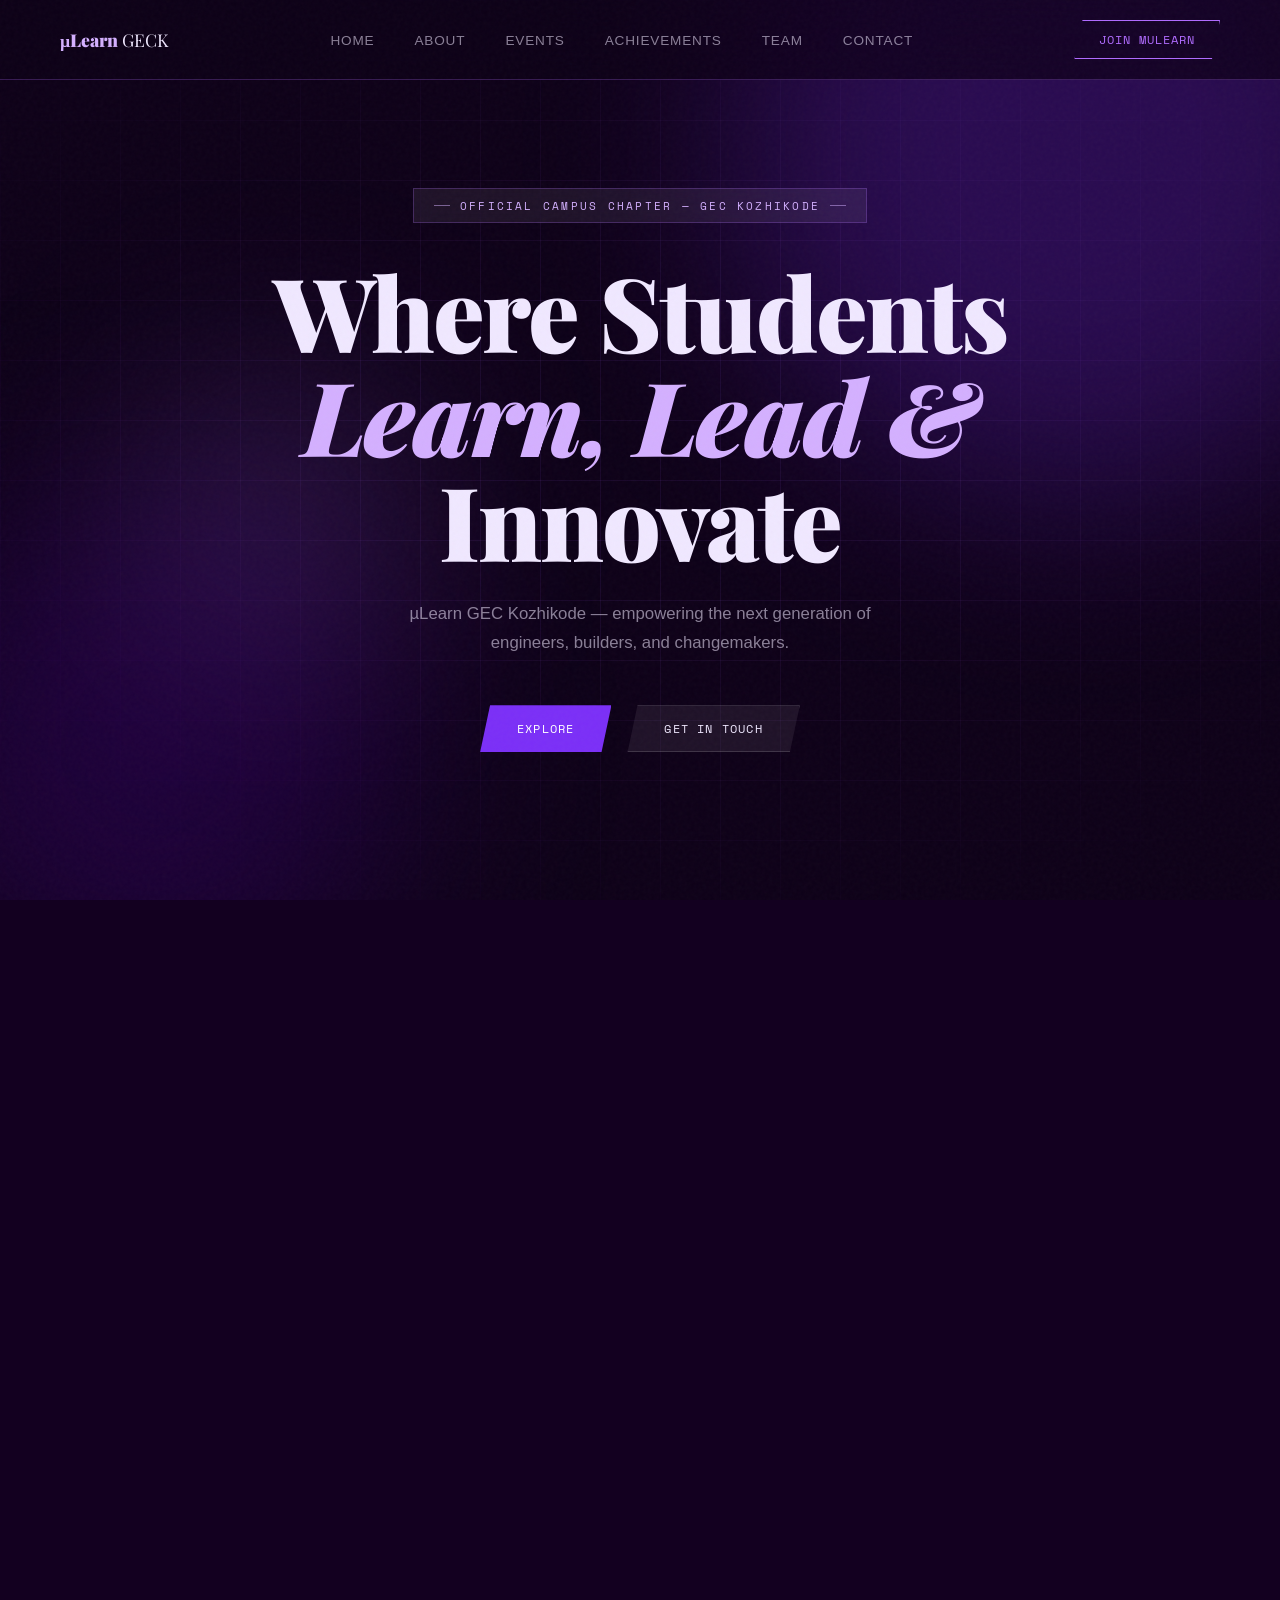
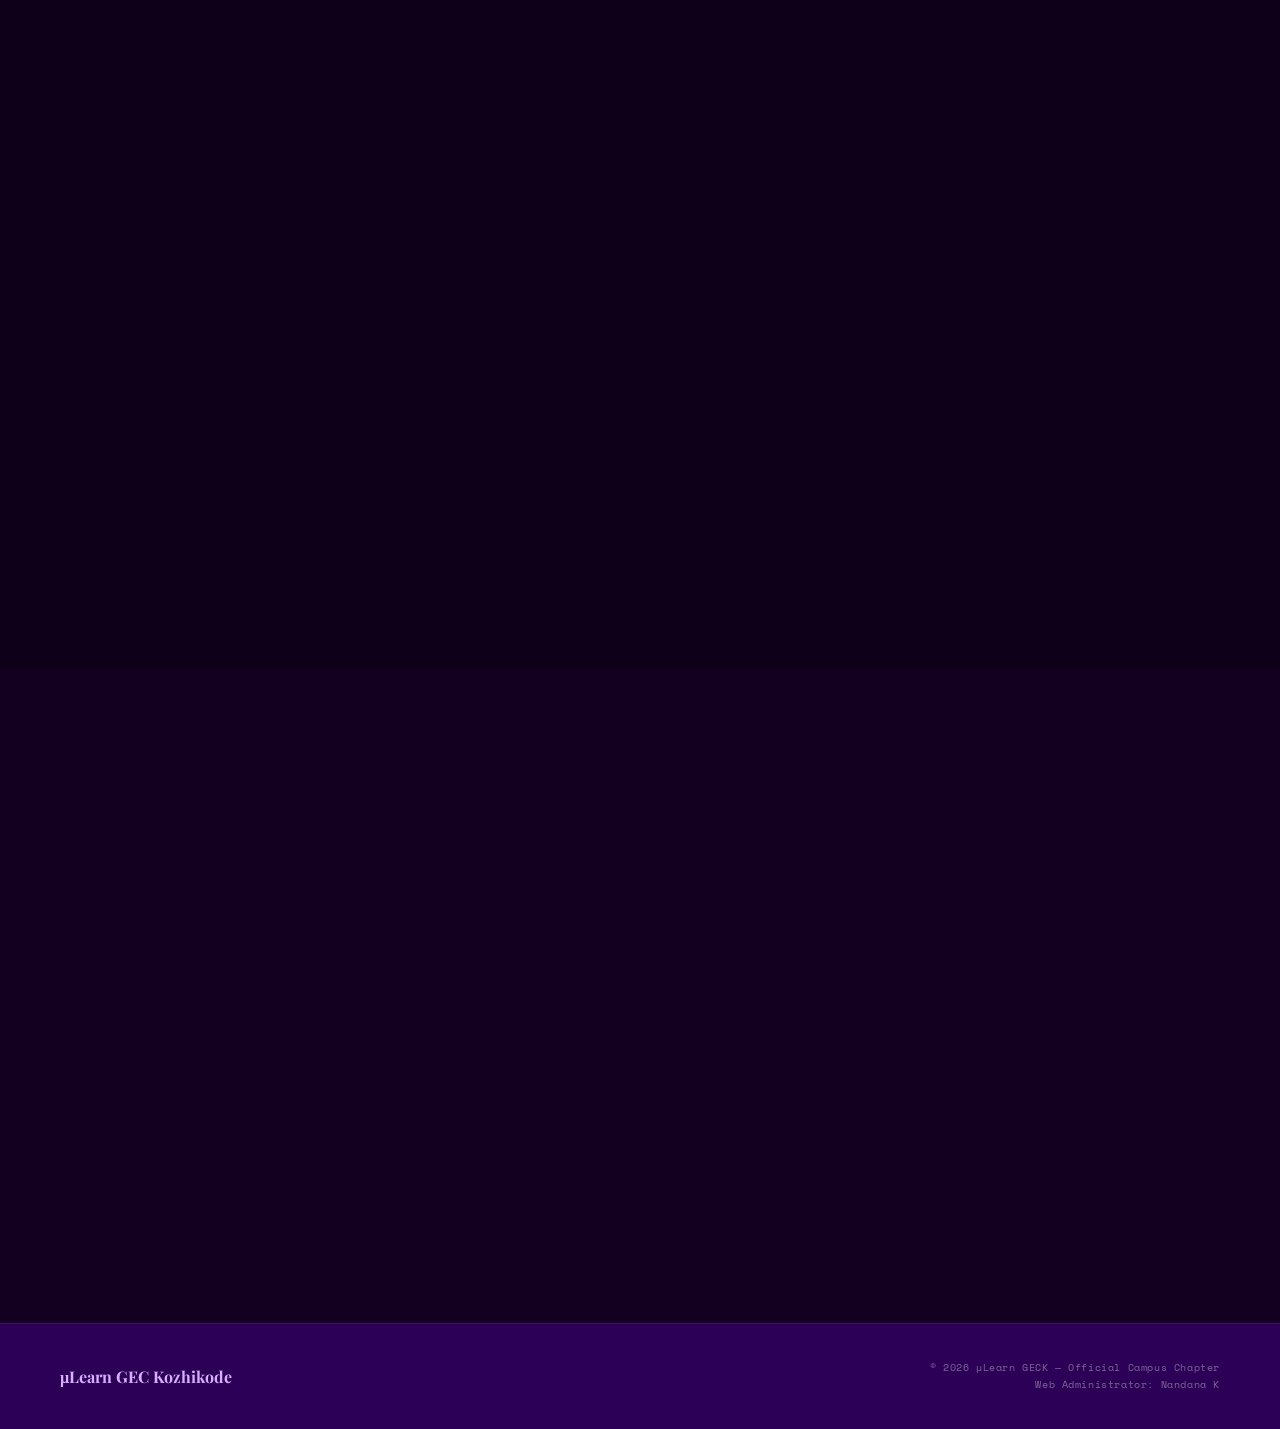
==== commit d0b0ec10: "Update index.html" ====
--- a/index.html
+++ b/index.html
@@ -4,613 +4,8 @@
   <meta charset="UTF-8" />
   <meta name="viewport" content="width=device-width, initial-scale=1.0"/>
   <title>µLearn GEC Kozhikode – Official Website</title>
-  <link href="https://fonts.googleapis.com/css2?family=Playfair+Display:wght@400;700;900&family=Outfit:wght@300;400;500;600;700&family=Space+Mono:wght@400;700&display=swap" rel="stylesheet"/>
-  <style>
-    :root {
-      --purple-deep: #2d0057;
-      --purple-mid: #7b2ff7;
-      --purple-light: #b06bff;
-      --lavender: #d4b0ff;
-      --soft: #ede0ff;
-      --white: #fff;
-      --bg: #0e0018;
-      --bg-2: #130020;
-      --bg-3: #1a0030;
-      --glass: rgba(255,255,255,0.07);
-      --glass-border: rgba(255,255,255,0.14);
-      --glass-hover: rgba(255,255,255,0.12);
-      --text: #f0e8ff;
-      --text-muted: rgba(240,232,255,0.55);
-      --border: rgba(176,107,255,0.25);
-      --border-soft: rgba(255,255,255,0.08);
-    }
-
-    *, *::before, *::after { box-sizing: border-box; margin: 0; padding: 0; }
-    html { scroll-behavior: smooth; }
-
-    body {
-      font-family: 'Outfit', sans-serif;
-      background: var(--bg);
-      color: var(--text);
-      overflow-x: hidden;
-    }
-
-    body::before {
-      content: '';
-      position: fixed;
-      inset: 0;
-      background-image: url("data:image/svg+xml,%3Csvg viewBox='0 0 256 256' xmlns='http://www.w3.org/2000/svg'%3E%3Cfilter id='n'%3E%3CfeTurbulence type='fractalNoise' baseFrequency='0.9' numOctaves='4' stitchTiles='stitch'/%3E%3C/filter%3E%3Crect width='100%25' height='100%25' filter='url(%23n)' opacity='1'/%3E%3C/svg%3E");
-      opacity: 0.03;
-      pointer-events: none;
-      z-index: 9999;
-    }
-
-    ::-webkit-scrollbar { width: 4px; }
-    ::-webkit-scrollbar-track { background: var(--bg); }
-    ::-webkit-scrollbar-thumb { background: var(--purple-mid); border-radius: 99px; }
-
-    /* ─── NAVBAR ─── */
-    nav {
-      position: fixed;
-      top: 0; left: 0; right: 0;
-      z-index: 200;
-      display: flex;
-      align-items: center;
-      justify-content: space-between;
-      padding: 20px 60px;
-      background: rgba(14,0,24,0.72);
-      backdrop-filter: blur(24px);
-      -webkit-backdrop-filter: blur(24px);
-      border-bottom: 1px solid var(--border);
-      animation: navIn 0.9s cubic-bezier(.23,1,.32,1) both;
-    }
-    @keyframes navIn { from { transform: translateY(-100%); opacity:0; } to { transform: none; opacity:1; } }
-
-    .nav-brand {
-      font-family: 'Playfair Display', serif;
-      font-weight: 900;
-      font-size: 1.1rem;
-      color: var(--lavender);
-      text-decoration: none;
-    }
-    .nav-brand span { color: var(--text); font-weight: 400; }
-
-    .nav-links { display: flex; gap: 40px; list-style: none; }
-    .nav-links a {
-      color: var(--text-muted);
-      text-decoration: none;
-      font-size: 0.85rem;
-      font-weight: 500;
-      letter-spacing: 0.06em;
-      text-transform: uppercase;
-      transition: color 0.2s;
-      position: relative;
-    }
-    .nav-links a::after {
-      content: '';
-      position: absolute;
-      bottom: -4px; left: 0; right: 100%;
-      height: 1px;
-      background: var(--lavender);
-      transition: right 0.3s cubic-bezier(.23,1,.32,1);
-    }
-    .nav-links a:hover { color: var(--lavender); }
-    .nav-links a:hover::after { right: 0; }
-
-    .nav-cta {
-      font-family: 'Space Mono', monospace;
-      font-size: 0.75rem;
-      padding: 10px 24px;
-      border: 1px solid var(--purple-light);
-      color: var(--purple-light);
-      text-decoration: none;
-      letter-spacing: 0.08em;
-      text-transform: uppercase;
-      transition: all 0.25s;
-      clip-path: polygon(8px 0%, 100% 0%, calc(100% - 8px) 100%, 0% 100%);
-    }
-    .nav-cta:hover { background: var(--purple-mid); color: var(--white); border-color: var(--purple-mid); }
-
-    /* ─── HERO ─── */
-    #home {
-      min-height: 100vh;
-      display: grid;
-      place-items: center;
-      padding: 140px 60px 100px;
-      position: relative;
-      overflow: hidden;
-    }
-
-    .hero-grid-bg {
-      position: absolute;
-      inset: 0;
-      background-image:
-        linear-gradient(rgba(176,107,255,0.08) 1px, transparent 1px),
-        linear-gradient(90deg, rgba(176,107,255,0.08) 1px, transparent 1px);
-      background-size: 60px 60px;
-      mask-image: radial-gradient(ellipse 70% 60% at 50% 50%, black 30%, transparent 100%);
-    }
-
-    .hero-orb {
-      position: absolute;
-      border-radius: 50%;
-      filter: blur(100px);
-      animation: pulse 6s ease-in-out infinite alternate;
-    }
-    .orb-1 { width: 700px; height: 700px; background: rgba(123,47,247,0.25); top: -200px; right: -150px; }
-    .orb-2 { width: 500px; height: 500px; background: rgba(45,0,87,0.55); bottom: -100px; left: -100px; animation-delay: -3s; }
-    .orb-3 { width: 300px; height: 300px; background: rgba(176,107,255,0.15); top: 40%; left: 10%; animation-delay: -5s; }
-    @keyframes pulse { from { transform: scale(1); } to { transform: scale(1.08); } }
-
-    .stars { position: absolute; inset: 0; pointer-events: none; overflow: hidden; }
-    .star {
-      position: absolute;
-      background: white;
-      border-radius: 50%;
-      animation: twinkle 3s ease-in-out infinite alternate;
-    }
-    @keyframes twinkle { from { opacity: 0.15; transform: scale(0.8); } to { opacity: 0.9; transform: scale(1.3); } }
-
-    .hero-inner { position: relative; z-index: 2; text-align: center; max-width: 900px; }
-
-    .hero-eyebrow {
-      display: inline-flex;
-      align-items: center;
-      gap: 10px;
-      font-family: 'Space Mono', monospace;
-      font-size: 0.7rem;
-      letter-spacing: 0.2em;
-      text-transform: uppercase;
-      color: var(--lavender);
-      border: 1px solid var(--border);
-      background: var(--glass);
-      backdrop-filter: blur(10px);
-      padding: 8px 20px;
-      margin-bottom: 36px;
-      animation: riseIn 0.9s 0.3s both;
-    }
-    .hero-eyebrow::before, .hero-eyebrow::after { content: ''; width: 16px; height: 1px; background: var(--lavender); opacity: 0.5; }
-
-    .hero-title {
-      font-family: 'Playfair Display', serif;
-      font-weight: 900;
-      font-size: clamp(3rem, 8vw, 6.5rem);
-      line-height: 1.02;
-      letter-spacing: -0.02em;
-      animation: riseIn 0.9s 0.45s both;
-    }
-    .hero-title .italic { font-style: italic; color: var(--lavender); }
-    .hero-title .block { display: block; }
-
-    .hero-sub {
-      margin-top: 28px;
-      font-size: 1.05rem;
-      color: var(--text-muted);
-      line-height: 1.7;
-      animation: riseIn 0.9s 0.6s both;
-      font-weight: 300;
-    }
-
-    .hero-cta {
-      margin-top: 48px;
-      display: flex;
-      gap: 16px;
-      justify-content: center;
-      flex-wrap: wrap;
-      animation: riseIn 0.9s 0.75s both;
-    }
-
-    .btn-primary {
-      font-family: 'Space Mono', monospace;
-      font-size: 0.75rem;
-      letter-spacing: 0.1em;
-      text-transform: uppercase;
-      padding: 14px 36px;
-      background: var(--purple-mid);
-      color: var(--white);
-      text-decoration: none;
-      clip-path: polygon(10px 0%, 100% 0%, calc(100% - 10px) 100%, 0% 100%);
-      transition: all 0.25s;
-      border: 1px solid transparent;
-    }
-    .btn-primary:hover { background: var(--purple-deep); border-color: var(--purple-light); transform: translateY(-2px); box-shadow: 0 10px 30px rgba(123,47,247,0.4); }
-
-    .btn-ghost {
-      font-family: 'Space Mono', monospace;
-      font-size: 0.75rem;
-      letter-spacing: 0.1em;
-      text-transform: uppercase;
-      padding: 14px 36px;
-      border: 1px solid var(--glass-border);
-      background: var(--glass);
-      backdrop-filter: blur(10px);
-      color: var(--text);
-      text-decoration: none;
-      clip-path: polygon(10px 0%, 100% 0%, calc(100% - 10px) 100%, 0% 100%);
-      transition: all 0.25s;
-    }
-    .btn-ghost:hover { border-color: var(--lavender); color: var(--lavender); transform: translateY(-2px); }
-
-    @keyframes riseIn { from { opacity:0; transform: translateY(30px); } to { opacity:1; transform:none; } }
-
-    .hero-scroll {
-      position: absolute;
-      bottom: 40px; left: 50%;
-      transform: translateX(-50%);
-      display: flex; flex-direction: column; align-items: center; gap: 8px;
-      font-family: 'Space Mono', monospace;
-      font-size: 0.62rem;
-      letter-spacing: 0.15em;
-      text-transform: uppercase;
-      color: var(--text-muted);
-      animation: riseIn 1s 1.2s both;
-    }
-    .scroll-track { width: 1px; height: 50px; background: var(--border-soft); position: relative; overflow: hidden; }
-    .scroll-track::after {
-      content: '';
-      position: absolute;
-      top: -20px; left: 0; width: 1px; height: 20px;
-      background: var(--lavender);
-      animation: scrollLine 1.5s ease-in-out infinite;
-    }
-    @keyframes scrollLine { from { top: -20px; } to { top: 60px; } }
-
-    /* ─── LAYOUT ─── */
-    .wrap { max-width: 1200px; margin: 0 auto; padding: 100px 60px; }
-
-    .section-eyebrow {
-      font-family: 'Space Mono', monospace;
-      font-size: 0.68rem;
-      letter-spacing: 0.2em;
-      text-transform: uppercase;
-      color: var(--lavender);
-      margin-bottom: 12px;
-      display: flex; align-items: center; gap: 12px;
-    }
-    .section-eyebrow::before { content: ''; display: inline-block; width: 30px; height: 1px; background: var(--lavender); }
-
-    .section-heading {
-      font-family: 'Playfair Display', serif;
-      font-weight: 900;
-      font-size: clamp(2rem, 4vw, 3.2rem);
-      letter-spacing: -0.02em;
-      line-height: 1.1;
-      margin-bottom: 32px;
-    }
-    .section-heading .accent { color: var(--lavender); font-style: italic; }
-
-    /* ─── ABOUT ─── */
-    #about { background: var(--bg-2); }
-
-    .about-layout {
-      display: grid;
-      grid-template-columns: 1fr 1fr;
-      gap: 80px;
-      align-items: center;
-    }
-
-    .about-text p { color: var(--text-muted); line-height: 1.9; font-size: 1rem; font-weight: 300; margin-bottom: 20px; }
-    .about-text p strong { color: var(--text); font-weight: 600; }
-
-    .about-pillars { display: grid; gap: 14px; }
-
-    .pillar {
-      border: 1px solid var(--border-soft);
-      padding: 20px 24px;
-      position: relative;
-      overflow: hidden;
-      background: var(--glass);
-      backdrop-filter: blur(8px);
-      transition: border-color 0.3s, background 0.3s;
-    }
-    .pillar::before {
-      content: '';
-      position: absolute;
-      top: 0; left: 0; width: 3px; height: 100%;
-      background: linear-gradient(180deg, var(--purple-mid), var(--lavender));
-      transform: scaleY(0); transform-origin: top;
-      transition: transform 0.35s cubic-bezier(.23,1,.32,1);
-    }
-    .pillar:hover { border-color: var(--border); background: var(--glass-hover); }
-    .pillar:hover::before { transform: scaleY(1); }
-    .pillar-icon { font-size: 1.3rem; margin-bottom: 7px; }
-    .pillar-title { font-weight: 600; font-size: 0.97rem; margin-bottom: 4px; }
-    .pillar-text { color: var(--text-muted); font-size: 0.87rem; line-height: 1.6; }
-
-    /* ─── EVENTS SLIDESHOW ─── */
-    #events { background: var(--bg); }
-
-    .slideshow-wrap {
-      position: relative;
-      margin-top: 10px;
-      overflow: hidden;
-      border: 1px solid var(--border-soft);
-    }
-
-    .slides-track {
-      display: flex;
-      transition: transform 0.6s cubic-bezier(.23,1,.32,1);
-    }
-
-    .slide {
-      min-width: 100%;
-      display: grid;
-      grid-template-columns: 1fr 1fr;
-    }
-
-    .slide-img-wrap {
-      position: relative;
-      height: 420px;
-      overflow: hidden;
-    }
-    .slide-img-wrap::after {
-      content: '';
-      position: absolute; inset: 0;
-      background: linear-gradient(90deg, transparent 60%, var(--bg));
-    }
-    .slide-img {
-      width: 100%; height: 100%;
-      object-fit: cover;
-      display: block;
-      transition: transform 0.8s cubic-bezier(.23,1,.32,1);
-    }
-    .slide.active .slide-img { transform: scale(1.04); }
-
-    .slide-placeholder {
-      width: 100%; height: 420px;
-      display: flex; align-items: center; justify-content: center;
-      font-size: 5rem;
-    }
-
-    .slide-content {
-      display: flex;
-      flex-direction: column;
-      justify-content: center;
-      padding: 52px 52px 52px 44px;
-      background: var(--bg);
-    }
-
-    .slide-index {
-      font-family: 'Space Mono', monospace;
-      font-size: 0.62rem;
-      letter-spacing: 0.2em;
-      color: var(--text-muted);
-      margin-bottom: 16px;
-    }
-    .slide-cat {
-      font-family: 'Space Mono', monospace;
-      font-size: 0.65rem;
-      letter-spacing: 0.18em;
-      text-transform: uppercase;
-      color: var(--lavender);
-      margin-bottom: 12px;
-    }
-    .slide-name {
-      font-family: 'Playfair Display', serif;
-      font-weight: 900;
-      font-size: clamp(1.6rem, 3vw, 2.4rem);
-      line-height: 1.15;
-      margin-bottom: 18px;
-    }
-    .slide-desc {
-      color: var(--text-muted);
-      font-size: 0.95rem;
-      line-height: 1.75;
-      font-weight: 300;
-      margin-bottom: 36px;
-    }
-
-    .slide-controls {
-      display: flex;
-      align-items: center;
-      gap: 16px;
-    }
-    .slide-btn {
-      width: 44px; height: 44px;
-      border: 1px solid var(--border);
-      background: var(--glass);
-      color: var(--text);
-      font-size: 1.1rem;
-      cursor: pointer;
-      display: flex; align-items: center; justify-content: center;
-      transition: all 0.25s;
-      clip-path: polygon(6px 0%, 100% 0%, calc(100% - 6px) 100%, 0% 100%);
-      flex-shrink: 0;
-    }
-    .slide-btn:hover { background: var(--purple-mid); border-color: var(--purple-mid); }
-
-    .slide-dots {
-      display: flex; gap: 8px; align-items: center;
-    }
-    .slide-dot {
-      width: 6px; height: 6px;
-      border-radius: 50%;
-      background: var(--border-soft);
-      cursor: pointer;
-      transition: all 0.3s;
-      border: none;
-      padding: 0;
-    }
-    .slide-dot.active { background: var(--lavender); width: 22px; border-radius: 3px; }
-
-    .slide-counter {
-      font-family: 'Space Mono', monospace;
-      font-size: 0.68rem;
-      color: var(--text-muted);
-      margin-left: auto;
-    }
-
-    @media (max-width: 900px) {
-      .slide { grid-template-columns: 1fr; }
-      .slide-img-wrap, .slide-placeholder { height: 220px; }
-      .slide-img-wrap::after { background: linear-gradient(0deg, var(--bg) 0%, transparent 60%); }
-      .slide-content { padding: 28px 24px 32px; }
-    }
-
-    /* ─── ACHIEVEMENTS ─── */
-    #achievements { background: var(--bg-2); }
-
-    .achievements-layout {
-      display: grid;
-      grid-template-columns: 1fr 1fr;
-      gap: 60px;
-      align-items: start;
-    }
-
-    .stats-grid {
-      display: grid;
-      grid-template-columns: 1fr 1fr;
-      gap: 1px;
-      background: var(--border-soft);
-      border: 1px solid var(--border-soft);
-    }
-
-    .stat-cell {
-      background: var(--bg-2);
-      padding: 30px 26px;
-      position: relative; overflow: hidden;
-      transition: background 0.3s;
-    }
-    .stat-cell:hover { background: var(--bg-3); }
-    .stat-cell::after {
-      content: '';
-      position: absolute; bottom: 0; left: 0; right: 0; height: 2px;
-      background: linear-gradient(90deg, var(--purple-mid), var(--lavender), transparent);
-      transform: scaleX(0); transform-origin: left;
-      transition: transform 0.4s;
-    }
-    .stat-cell:hover::after { transform: scaleX(1); }
-
-    .stat-number {
-      font-family: 'Playfair Display', serif;
-      font-weight: 900; font-size: 2.8rem;
-      background: linear-gradient(135deg, var(--purple-light), var(--lavender));
-      -webkit-background-clip: text; -webkit-text-fill-color: transparent;
-      background-clip: text;
-      line-height: 1; margin-bottom: 6px;
-    }
-    .stat-label { color: var(--text-muted); font-size: 0.84rem; line-height: 1.5; }
-
-    .highlights-list { display: flex; flex-direction: column; gap: 14px; }
-
-    .highlight-item {
-      display: flex; gap: 18px;
-      padding: 18px 20px;
-      border: 1px solid var(--border-soft);
-      background: var(--glass);
-      align-items: flex-start;
-      transition: border-color 0.3s, background 0.3s;
-    }
-    .highlight-item:hover { border-color: var(--border); background: var(--glass-hover); }
-
-    .highlight-num { font-family: 'Space Mono', monospace; font-size: 0.62rem; color: var(--lavender); opacity: 0.6; padding-top: 3px; flex-shrink: 0; }
-    .highlight-text { font-size: 0.93rem; line-height: 1.65; color: var(--text-muted); }
-    .highlight-text strong { color: var(--text); font-weight: 600; }
-
-    /* ─── TEAM ─── */
-    #team { background: var(--bg); }
-
-    .team-grid {
-      display: grid;
-      grid-template-columns: repeat(4, 1fr);
-      gap: 20px;
-      margin-top: 48px;
-    }
-
-    .team-card {
-      border: 1px solid var(--border-soft);
-      overflow: hidden;
-      background: var(--bg-2);
-      transition: border-color 0.3s, transform 0.3s;
-    }
-    .team-card:hover { border-color: var(--border); transform: translateY(-6px); }
-    .team-card:hover .team-photo { transform: scale(1.05); }
-
-    .team-photo-wrap { height: 260px; overflow: hidden; background: white; }
-    .team-photo { width: 100%; height: 100%; object-fit: contain; display: block; background: white; transition: transform 0.5s cubic-bezier(.23,1,.32,1); }
-    .team-photo-placeholder { width: 100%; height: 260px; display: flex; align-items: center; justify-content: center; font-size: 4rem; background: var(--bg-3); }
-
-    .team-info { padding: 18px 20px 20px; border-top: 1px solid var(--border-soft); }
-    .team-name { font-family: 'Playfair Display', serif; font-weight: 700; font-size: 1.05rem; margin-bottom: 5px; }
-    .team-role { font-family: 'Space Mono', monospace; font-size: 0.62rem; letter-spacing: 0.12em; text-transform: uppercase; color: var(--lavender); }
-
-    /* ─── CONTACT ─── */
-    #contact { background: var(--bg-2); }
-
-    .contact-layout {
-      display: grid;
-      grid-template-columns: 1fr 1fr;
-      gap: 60px;
-      align-items: start;
-    }
-
-    .contact-items { display: flex; flex-direction: column; border: 1px solid var(--border-soft); }
-    .contact-item {
-      display: flex; align-items: flex-start; gap: 18px;
-      padding: 22px 24px; border-bottom: 1px solid var(--border-soft);
-      transition: background 0.2s;
-    }
-    .contact-item:last-child { border-bottom: none; }
-    .contact-item:hover { background: var(--glass); }
-    .contact-icon { font-size: 1.2rem; flex-shrink: 0; margin-top: 2px; }
-    .contact-label { font-family: 'Space Mono', monospace; font-size: 0.62rem; letter-spacing: 0.14em; text-transform: uppercase; color: var(--lavender); margin-bottom: 4px; }
-    .contact-value { color: var(--text); font-size: 0.93rem; }
-    .contact-value a { color: var(--text); text-decoration: none; border-bottom: 1px solid var(--border-soft); transition: color 0.2s, border-color 0.2s; }
-    .contact-value a:hover { color: var(--lavender); border-color: var(--lavender); }
-
-    .join-box {
-      border: 1px solid var(--border);
-      padding: 40px;
-      background: var(--glass);
-      backdrop-filter: blur(16px);
-      position: relative; overflow: hidden;
-    }
-    .join-box::before {
-      content: '';
-      position: absolute; top: 0; left: 0; width: 100%; height: 2px;
-      background: linear-gradient(90deg, var(--purple-mid), var(--lavender), transparent);
-    }
-    .join-box::after {
-      content: '';
-      position: absolute; bottom: -80px; right: -80px;
-      width: 200px; height: 200px;
-      background: rgba(123,47,247,0.12);
-      border-radius: 50%; filter: blur(50px);
-    }
-    .join-box h3 { font-family: 'Playfair Display', serif; font-size: 1.8rem; font-weight: 700; margin-bottom: 14px; }
-    .join-box h3 span { color: var(--lavender); font-style: italic; }
-    .join-box p { color: var(--text-muted); font-size: 0.93rem; line-height: 1.75; margin-bottom: 28px; }
-
-    /* ─── FOOTER ─── */
-    footer {
-      background: var(--purple-deep);
-      border-top: 1px solid rgba(255,255,255,0.08);
-      padding: 36px 60px;
-      display: flex; justify-content: space-between; align-items: center;
-    }
-    .footer-brand { font-family: 'Playfair Display', serif; font-weight: 700; color: var(--lavender); font-size: 1rem; }
-    .footer-copy { font-family: 'Space Mono', monospace; font-size: 0.62rem; color: rgba(255,255,255,0.4); letter-spacing: 0.06em; text-align: right; line-height: 1.7; }
-
-    /* ─── REVEAL ─── */
-    .reveal { opacity: 0; transform: translateY(32px); transition: opacity 0.8s cubic-bezier(.23,1,.32,1), transform 0.8s cubic-bezier(.23,1,.32,1); }
-    .reveal.visible { opacity: 1; transform: none; }
-
-    @media (max-width: 900px) {
-      nav { padding: 16px 20px; }
-      .nav-links { display: none; }
-      .wrap { padding: 70px 20px; }
-      .about-layout, .achievements-layout, .contact-layout { grid-template-columns: 1fr; gap: 36px; }
-      .events-grid { grid-template-columns: 1fr; }
-      .team-grid { grid-template-columns: repeat(2, 1fr); }
-      #home { padding: 120px 20px 80px; }
-      footer { flex-direction: column; gap: 12px; padding: 28px 20px; }
-      .footer-copy { text-align: center; }
-    }
-    @media (max-width: 500px) {
-      .stats-grid { grid-template-columns: 1fr 1fr; }
-      .team-grid { grid-template-columns: 1fr 1fr; }
-    }
-  </style>
+  <link rel="stylesheet" href="styles.css">
+  <script src="scripts.js"></script>
 </head>
 <body>
 
@@ -624,7 +19,7 @@
       <li><a href="#team">Team</a></li>
       <li><a href="#contact">Contact</a></li>
     </ul>
-    <a class="nav-cta" href="https://mulearn.org" target="_blank">Join µLearn</a>
+    <a class="nav-cta" href="https://mulearn.org" target="_blank">Join MuLearn</a>
   </nav>
 
   <section id="home">
@@ -650,11 +45,6 @@
         <a class="btn-ghost" href="#contact">Get In Touch</a>
       </div>
     </div>
-
-    <div class="hero-scroll">
-      <span>Scroll</span>
-      <div class="scroll-track"></div>
-    </div>
   </section>
 
   <section id="about">
@@ -738,7 +128,7 @@
 
           <div class="slide">
             <div class="slide-img-wrap">
-              <img class="slide-img" src="mupulse.jpeg" alt="mupulse">
+              <img class="slide-img" src="mupulse.jpeg" alt="MuPulse">
             </div>
             <div class="slide-content">
               <div class="slide-index">03 / 06</div>
@@ -774,7 +164,7 @@
 
           <div class="slide">
             <div class="slide-img-wrap">
-              <img class="slide-img" src="upside.jpeg" alt="upside down">
+              <img class="slide-img" src="upside.jpeg" alt="Upside Down">
             </div>
             <div class="slide-content">
               <div class="slide-index">05 / 06</div>
@@ -792,7 +182,7 @@
 
           <div class="slide">
             <div class="slide-img-wrap">
-              <img class="slide-img" src="india.jpeg" alt="Code for INDIA">
+              <img class="slide-img" src="india.jpeg" alt="Code for India Hackathon">
             </div>
             <div class="slide-content">
               <div class="slide-index">06 / 06</div>
@@ -819,10 +209,10 @@
       <h2 class="section-heading reveal">Numbers that <span class="accent">speak</span></h2>
       <div class="achievements-layout">
         <div>
-          <div class="stats-grid reveal" style="transition-delay:0.1s; grid-template-columns: 1fr 1fr 1fr;">
+          <div class="stats-grid reveal" style="transition-delay:0.1s">
             <div class="stat-cell">
               <div class="stat-number" data-target="6" data-suffix="th">—</div>
-              <div class="stat-label">Position on µLearn<br/>Yearly Leaderboard</div>
+              <div class="stat-label">Position on µLearn<br/>Yearly Leaderboard 2025</div>
             </div>
             <div class="stat-cell">
               <div class="stat-number" data-target="90" data-suffix="k+">—</div>
@@ -837,7 +227,7 @@
         <div class="highlights-list reveal" style="transition-delay:0.2s">
           <div class="highlight-item">
             <div class="highlight-num">01</div>
-            <div class="highlight-text"><strong>🏅 6th place on µLearn Yearly Leaderboard</strong> — ranked among the top campus chapters nationally, reflecting consistent community engagement.</div>
+            <div class="highlight-text"><strong>🏅 6th place on µLearn Yearly Leaderboard 2025</strong> — ranked among the top campus chapters nationally, reflecting consistent community engagement.</div>
           </div>
           <div class="highlight-item">
             <div class="highlight-num">02</div>
@@ -845,15 +235,11 @@
           </div>
           <div class="highlight-item">
             <div class="highlight-num">03</div>
-            <div class="highlight-text"><strong>🤖 Nourin — AI Interest Group Lead</strong> at µLearn Foundation, representing GECK nationally and driving AI-focused initiatives.</div>
+            <div class="highlight-text"><strong>🤖 Nourin — AI Interest Group Lead 2025</strong> at µLearn Foundation, representing GECK nationally and driving AI-focused initiatives.</div>
           </div>
           <div class="highlight-item">
             <div class="highlight-num">04</div>
-            <div class="highlight-text"><strong>🏗️ Nidhi Ashok — Civil IG Lead</strong> at µLearn Foundation, championing civil engineering innovation on a national stage.</div>
-          </div>
-          <div class="highlight-item">
-            <div class="highlight-num">05</div>
-            <div class="highlight-text"><strong>🏆 15+ Hackathon Wins</strong> — state and national level victories showcasing the talent within our community.</div>
+            <div class="highlight-text"><strong>🏗️ Nidhi Ashok — Civil IG Lead 2025</strong> at µLearn Foundation, championing civil engineering innovation on a national stage.</div>
           </div>
         </div>
       </div>
@@ -863,7 +249,7 @@
   <section id="team">
     <div class="wrap">
       <div class="section-eyebrow reveal">The People</div>
-      <h2 class="section-heading reveal">Core <span class="accent">Team</span></h2>
+      <h2 class="section-heading reveal">Core <span class="accent">Team 2026</span></h2>
       <div class="team-grid">
         <div class="team-card reveal">
           <div class="team-photo-wrap">
@@ -929,7 +315,7 @@
             <div class="contact-icon">🌐</div>
             <div>
               <div class="contact-label">Web Administrator</div>
-              <div class="contact-value">Nandana K</div>
+              <div class="contact-value">Nandana K — <a href="mailto:nandanak@gmail.com">nandanak@gmail.com</a></div>
             </div>
           </div>
           <div class="contact-item">
@@ -943,7 +329,7 @@
         <div class="join-box reveal" style="transition-delay:0.2s">
           <h3>Ready to <span>join us?</span></h3>
           <p>Become part of a thriving community of learners, builders and leaders. Register on the µLearn platform, earn Karma, and grow with us at GEC Kozhikode.</p>
-          <a class="btn-primary" href="https://mulearn.org" target="_blank">Register on µLearn</a>
+          <a class="btn-primary" href="https://mulearn.org" target="_blank">Register on MuLearn</a>
         </div>
       </div>
     </div>
@@ -956,100 +342,5 @@
       Web Administrator: Nandana K
     </div>
   </footer>
-
-  <script>
-    // Stars
-    const starsEl = document.getElementById('stars');
-    for (let i = 0; i < 70; i++) {
-      const s = document.createElement('div');
-      s.className = 'star';
-      const size = Math.random() > 0.7 ? 3 : 2;
-      s.style.cssText = `left:${Math.random()*100}%;top:${Math.random()*100}%;width:${size}px;height:${size}px;animation-delay:${Math.random()*4}s;animation-duration:${2+Math.random()*3}s;`;
-      starsEl.appendChild(s);
-    }
-
-    // Scroll reveal
-    const revealEls = document.querySelectorAll('.reveal');
-    const revealObs = new IntersectionObserver((entries) => {
-      entries.forEach(e => { if (e.isIntersecting) { e.target.classList.add('visible'); revealObs.unobserve(e.target); } });
-    }, { threshold: 0.1 });
-    revealEls.forEach(el => revealObs.observe(el));
-
-    // ── SLIDESHOW ──
-    const track = document.getElementById('slidesTrack');
-    const slides = document.querySelectorAll('.slide');
-    const total = slides.length;
-    let current = 0;
-    let autoTimer;
-
-    // Build dots into every slide's dot container
-    document.querySelectorAll('.slide-dots, #slideDots').forEach(container => {
-      for (let i = 0; i < total; i++) {
-        const d = document.createElement('button');
-        d.className = 'slide-dot' + (i === 0 ? ' active' : '');
-        d.setAttribute('aria-label', `Go to slide ${i+1}`);
-        d.addEventListener('click', () => goTo(i));
-        container.appendChild(d);
-      }
-    });
-
-    function updateUI() {
-      track.style.transform = `translateX(-${current * 100}%)`;
-      slides.forEach((s, i) => s.classList.toggle('active', i === current));
-      document.querySelectorAll('.slide-dot').forEach((d, i) => {
-        d.classList.toggle('active', i % total === current);
-      });
-      document.querySelectorAll('.slide-counter, .s-counter').forEach(el => {
-        el.textContent = `${current + 1} / ${total}`;
-      });
-    }
-
-    function goTo(idx) {
-      current = (idx + total) % total;
-      updateUI();
-      resetAuto();
-    }
-
-    function resetAuto() {
-      clearInterval(autoTimer);
-      autoTimer = setInterval(() => goTo(current + 1), 5000);
-    }
-
-    // Wire up all prev/next buttons
-    document.querySelectorAll('#prevBtn, .s-prev').forEach(btn => btn.addEventListener('click', () => goTo(current - 1)));
-    document.querySelectorAll('#nextBtn, .s-next').forEach(btn => btn.addEventListener('click', () => goTo(current + 1)));
-
-    // Swipe support
-    let touchStartX = 0;
-    track.addEventListener('touchstart', e => { touchStartX = e.touches[0].clientX; }, { passive: true });
-    track.addEventListener('touchend', e => {
-      const diff = touchStartX - e.changedTouches[0].clientX;
-      if (Math.abs(diff) > 50) goTo(diff > 0 ? current + 1 : current - 1);
-    });
-
-    resetAuto();
-    updateUI();
-
-    // Counter animation
-    function animateCount(el) {
-      const target = parseInt(el.dataset.target);
-      const suffix = el.dataset.suffix || '';
-      let current = 0;
-      const inc = target / 60;
-      const timer = setInterval(() => {
-        current = Math.min(current + inc, target);
-        const display = target >= 1000 ? Math.round(current).toLocaleString() : Math.round(current);
-        el.textContent = display + suffix;
-        if (current >= target) clearInterval(timer);
-      }, 25);
-    }
-    const statObs = new IntersectionObserver((entries) => {
-      entries.forEach(e => {
-        if (e.isIntersecting) { e.target.querySelectorAll('.stat-number[data-target]').forEach(animateCount); statObs.unobserve(e.target); }
-      });
-    }, { threshold: 0.3 });
-    const achSection = document.getElementById('achievements');
-    if (achSection) statObs.observe(achSection);
-  </script>
 </body>
 </html>
--- a/styles.css
+++ b/styles.css
@@ -0,0 +1,615 @@
+@import url('https://fonts.googleapis.com/css2?family=Playfair+Display:ital,wght@0,400..900;1,400..900&display=swap');
+@import url('https://fonts.googleapis.com/css2?family=Playfair+Display:ital,wght@0,400..900;1,400..900&family=Space+Mono:ital,wght@0,400;0,700;1,400;1,700&display=swap');
+   :root {
+      --purple-deep: #2d0057;
+      --purple-mid: #7b2ff7;
+      --purple-light: #b06bff;
+      --lavender: #d4b0ff;
+      --soft: #ede0ff;
+      --white: #fff;
+      --bg: #0e0018;
+      --bg-2: #130020;
+      --bg-3: #1a0030;
+      --glass: rgba(255,255,255,0.07);
+      --glass-border: rgba(255,255,255,0.14);
+      --glass-hover: rgba(255,255,255,0.12);
+      --text: #f0e8ff;
+      --text-muted: rgba(240,232,255,0.55);
+      --border: rgba(176,107,255,0.25);
+      --border-soft: rgba(255,255,255,0.08);
+    }
+
+    *, *::before, *::after { box-sizing: border-box; margin: 0; padding: 0; }
+    html { scroll-behavior: smooth; }
+
+    body {
+      font-family: 'Outfit', sans-serif;
+      background: var(--bg);
+      color: var(--text);
+      overflow-x: hidden;
+    }
+
+    body::before {
+      content: '';
+      position: fixed;
+      inset: 0;
+      background-image: url("data:image/svg+xml,%3Csvg viewBox='0 0 256 256' xmlns='http://www.w3.org/2000/svg'%3E%3Cfilter id='n'%3E%3CfeTurbulence type='fractalNoise' baseFrequency='0.9' numOctaves='4' stitchTiles='stitch'/%3E%3C/filter%3E%3Crect width='100%25' height='100%25' filter='url(%23n)' opacity='1'/%3E%3C/svg%3E");
+      opacity: 0.03;
+      pointer-events: none;
+      z-index: 9999;
+    }
+
+    ::-webkit-scrollbar { width: 4px; }
+    ::-webkit-scrollbar-track { background: var(--bg); }
+    ::-webkit-scrollbar-thumb { background: var(--purple-mid); border-radius: 99px; }
+
+    /* ─── NAVBAR ─── */
+    nav {
+      position: fixed;
+      top: 0; left: 0; right: 0;
+      z-index: 200;
+      display: flex;
+      align-items: center;
+      justify-content: space-between;
+      padding: 20px 60px;
+      background: rgba(14,0,24,0.72);
+      backdrop-filter: blur(24px);
+      -webkit-backdrop-filter: blur(24px);
+      border-bottom: 1px solid var(--border);
+      animation: navIn 0.9s cubic-bezier(.23,1,.32,1) both;
+    }
+    @keyframes navIn { from { transform: translateY(-100%); opacity:0; } to { transform: none; opacity:1; } }
+
+    .nav-brand {
+      font-family: 'Playfair Display', serif;
+      font-weight: 900;
+      font-size: 1.1rem;
+      color: var(--lavender);
+      text-decoration: none;
+    }
+    .nav-brand span { color: var(--text); font-weight: 400; }
+
+    .nav-links { display: flex; gap: 40px; list-style: none; }
+    .nav-links a {
+      color: var(--text-muted);
+      text-decoration: none;
+      font-size: 0.85rem;
+      font-weight: 500;
+      letter-spacing: 0.06em;
+      text-transform: uppercase;
+      transition: color 0.2s;
+      position: relative;
+    }
+    .nav-links a::after {
+      content: '';
+      position: absolute;
+      bottom: -4px; left: 0; right: 100%;
+      height: 1px;
+      background: var(--lavender);
+      transition: right 0.3s cubic-bezier(.23,1,.32,1);
+    }
+    .nav-links a:hover { color: var(--lavender); }
+    .nav-links a:hover::after { right: 0; }
+
+    .nav-cta {
+      font-family: 'Space Mono', monospace;
+      font-size: 0.75rem;
+      padding: 10px 24px;
+      border: 1px solid var(--purple-light);
+      color: var(--purple-light);
+      text-decoration: none;
+      letter-spacing: 0.08em;
+      text-transform: uppercase;
+      transition: all 0.25s;
+      clip-path: polygon(8px 0%, 100% 0%, calc(100% - 8px) 100%, 0% 100%);
+    }
+    .nav-cta:hover { background: var(--purple-mid); color: var(--white); border-color: var(--purple-mid); }
+
+    /* ─── HERO ─── */
+    #home {
+      min-height: 100vh;
+      display: grid;
+      place-items: center;
+      padding: 140px 60px 100px;
+      position: relative;
+      overflow: hidden;
+    }
+
+    .hero-grid-bg {
+      position: absolute;
+      inset: 0;
+      background-image:
+        linear-gradient(rgba(176,107,255,0.08) 1px, transparent 1px),
+        linear-gradient(90deg, rgba(176,107,255,0.08) 1px, transparent 1px);
+      background-size: 60px 60px;
+      mask-image: radial-gradient(ellipse 70% 60% at 50% 50%, black 30%, transparent 100%);
+    }
+
+    .hero-orb {
+      position: absolute;
+      border-radius: 50%;
+      filter: blur(100px);
+      animation: pulse 6s ease-in-out infinite alternate;
+    }
+    .orb-1 { width: 700px; height: 700px; background: rgba(123,47,247,0.25); top: -200px; right: -150px; }
+    .orb-2 { width: 500px; height: 500px; background: rgba(45,0,87,0.55); bottom: -100px; left: -100px; animation-delay: -3s; }
+    .orb-3 { width: 300px; height: 300px; background: rgba(176,107,255,0.15); top: 40%; left: 10%; animation-delay: -5s; }
+    @keyframes pulse { from { transform: scale(1); } to { transform: scale(1.08); } }
+
+    .stars { position: absolute; inset: 0; pointer-events: none; overflow: hidden; }
+    .star {
+      position: absolute;
+      background: white;
+      border-radius: 50%;
+      animation: twinkle 3s ease-in-out infinite alternate;
+    }
+    @keyframes twinkle { from { opacity: 0.15; transform: scale(0.8); } to { opacity: 0.9; transform: scale(1.3); } }
+
+    .hero-inner { position: relative; z-index: 2; text-align: center; max-width: 900px; }
+
+    .hero-eyebrow {
+      display: inline-flex;
+      align-items: center;
+      gap: 10px;
+      font-family: 'Space Mono', monospace;
+      font-size: 0.7rem;
+      letter-spacing: 0.2em;
+      text-transform: uppercase;
+      color: var(--lavender);
+      border: 1px solid var(--border);
+      background: var(--glass);
+      backdrop-filter: blur(10px);
+      padding: 8px 20px;
+      margin-bottom: 36px;
+      animation: riseIn 0.9s 0.3s both;
+    }
+    .hero-eyebrow::before, .hero-eyebrow::after { content: ''; width: 16px; height: 1px; background: var(--lavender); opacity: 0.5; }
+
+    .hero-title {
+      font-family: 'Playfair Display', serif;
+      font-weight: 900;
+      font-size: clamp(3rem, 8vw, 6.5rem);
+      line-height: 1.02;
+      letter-spacing: -0.02em;
+      animation: riseIn 0.9s 0.45s both;
+    }
+    .hero-title .italic { font-style: italic; color: var(--lavender); }
+    .hero-title .block { display: block; }
+
+    .hero-sub {
+      margin-top: 28px;
+      font-size: 1.05rem;
+      color: var(--text-muted);
+      line-height: 1.7;
+      animation: riseIn 0.9s 0.6s both;
+      font-weight: 300;
+    }
+
+    .hero-cta {
+      margin-top: 48px;
+      display: flex;
+      gap: 16px;
+      justify-content: center;
+      flex-wrap: wrap;
+      animation: riseIn 0.9s 0.75s both;
+    }
+
+    .btn-primary {
+      font-family: 'Space Mono', monospace;
+      font-size: 0.75rem;
+      letter-spacing: 0.1em;
+      text-transform: uppercase;
+      padding: 14px 36px;
+      background: var(--purple-mid);
+      color: var(--white);
+      text-decoration: none;
+      clip-path: polygon(10px 0%, 100% 0%, calc(100% - 10px) 100%, 0% 100%);
+      transition: all 0.25s;
+      border: 1px solid transparent;
+    }
+    .btn-primary:hover { background: var(--purple-deep); border-color: var(--purple-light); transform: translateY(-2px); box-shadow: 0 10px 30px rgba(123,47,247,0.4); }
+
+    .btn-ghost {
+      font-family: 'Space Mono', monospace;
+      font-size: 0.75rem;
+      letter-spacing: 0.1em;
+      text-transform: uppercase;
+      padding: 14px 36px;
+      border: 1px solid var(--glass-border);
+      background: var(--glass);
+      backdrop-filter: blur(10px);
+      color: var(--text);
+      text-decoration: none;
+      clip-path: polygon(10px 0%, 100% 0%, calc(100% - 10px) 100%, 0% 100%);
+      transition: all 0.25s;
+    }
+    .btn-ghost:hover { border-color: var(--lavender); color: var(--lavender); transform: translateY(-2px); }
+
+    @keyframes riseIn { from { opacity:0; transform: translateY(30px); } to { opacity:1; transform:none; } }
+
+    /* scroll hint */
+    .hero-scroll {
+      position: absolute;
+      bottom: 40px; left: 50%;
+      transform: translateX(-50%);
+      display: flex; flex-direction: column; align-items: center; gap: 8px;
+      font-family: 'Space Mono', monospace;
+      font-size: 0.62rem;
+      letter-spacing: 0.15em;
+      text-transform: uppercase;
+      color: var(--text-muted);
+      animation: riseIn 1s 1.2s both;
+    }
+    .scroll-track { width: 1px; height: 50px; background: var(--border-soft); position: relative; overflow: hidden; }
+    .scroll-track::after {
+      content: '';
+      position: absolute;
+      top: -20px; left: 0; width: 1px; height: 20px;
+      background: var(--lavender);
+      animation: scrollLine 1.5s ease-in-out infinite;
+    }
+    @keyframes scrollLine { from { top: -20px; } to { top: 60px; } }
+
+    /* ─── LAYOUT ─── */
+    .wrap { max-width: 1200px; margin: 0 auto; padding: 100px 60px; }
+
+    .section-eyebrow {
+      font-family: 'Space Mono', monospace;
+      font-size: 0.68rem;
+      letter-spacing: 0.2em;
+      text-transform: uppercase;
+      color: var(--lavender);
+      margin-bottom: 12px;
+      display: flex; align-items: center; gap: 12px;
+    }
+    .section-eyebrow::before { content: ''; display: inline-block; width: 30px; height: 1px; background: var(--lavender); }
+
+    .section-heading {
+      font-family: 'Playfair Display', serif;
+      font-weight: 900;
+      font-size: clamp(2rem, 4vw, 3.2rem);
+      letter-spacing: -0.02em;
+      line-height: 1.1;
+      margin-bottom: 32px;
+    }
+    .section-heading .accent { color: var(--lavender); font-style: italic; }
+
+    /* ─── ABOUT ─── */
+    #about { background: var(--bg-2); }
+
+    .about-layout {
+      display: grid;
+      grid-template-columns: 1fr 1fr;
+      gap: 80px;
+      align-items: center;
+    }
+
+    .about-text p { color: var(--text-muted); line-height: 1.9; font-size: 1rem; font-weight: 300; margin-bottom: 20px; }
+    .about-text p strong { color: var(--text); font-weight: 600; }
+
+    .about-pillars { display: grid; gap: 14px; }
+
+    .pillar {
+      border: 1px solid var(--border-soft);
+      padding: 20px 24px;
+      position: relative;
+      overflow: hidden;
+      background: var(--glass);
+      backdrop-filter: blur(8px);
+      transition: border-color 0.3s, background 0.3s;
+    }
+    .pillar::before {
+      content: '';
+      position: absolute;
+      top: 0; left: 0; width: 3px; height: 100%;
+      background: linear-gradient(180deg, var(--purple-mid), var(--lavender));
+      transform: scaleY(0); transform-origin: top;
+      transition: transform 0.35s cubic-bezier(.23,1,.32,1);
+    }
+    .pillar:hover { border-color: var(--border); background: var(--glass-hover); }
+    .pillar:hover::before { transform: scaleY(1); }
+    .pillar-icon { font-size: 1.3rem; margin-bottom: 7px; }
+    .pillar-title { font-weight: 600; font-size: 0.97rem; margin-bottom: 4px; }
+    .pillar-text { color: var(--text-muted); font-size: 0.87rem; line-height: 1.6; }
+
+    /* ─── EVENTS SLIDESHOW ─── */
+    #events { background: var(--bg); }
+
+    .slideshow-wrap {
+      position: relative;
+      margin-top: 10px;
+      overflow: hidden;
+      border: 1px solid var(--border-soft);
+    }
+
+    .slides-track {
+      display: flex;
+      transition: transform 0.6s cubic-bezier(.23,1,.32,1);
+    }
+
+    .slide {
+      min-width: 100%;
+      display: grid;
+      grid-template-columns: 1fr 1fr;
+    }
+
+    .slide-img-wrap {
+      position: relative;
+      height: 420px;
+      overflow: hidden;
+      background: var(--bg-3);
+    }
+    .slide-img-wrap::after {
+      content: '';
+      position: absolute; inset: 0;
+      background: linear-gradient(90deg, transparent 60%, var(--bg));
+      pointer-events: none;
+    }
+    .slide-img {
+      width: 100%;
+      height: 100%;
+      object-fit: contain;
+      display: block;
+      transition: transform 0.8s cubic-bezier(.23,1,.32,1);
+    }
+
+    .slide-placeholder {
+      width: 100%; height: 420px;
+      display: flex; align-items: center; justify-content: center;
+      font-size: 5rem;
+    }
+
+    .slide-content {
+      display: flex;
+      flex-direction: column;
+      justify-content: center;
+      padding: 52px 52px 52px 44px;
+      background: var(--bg);
+    }
+
+    .slide-index {
+      font-family: 'Space Mono', monospace;
+      font-size: 0.62rem;
+      letter-spacing: 0.2em;
+      color: var(--text-muted);
+      margin-bottom: 16px;
+    }
+    .slide-cat {
+      font-family: 'Space Mono', monospace;
+      font-size: 0.65rem;
+      letter-spacing: 0.18em;
+      text-transform: uppercase;
+      color: var(--lavender);
+      margin-bottom: 12px;
+    }
+    .slide-name {
+      font-family: 'Playfair Display', serif;
+      font-weight: 900;
+      font-size: clamp(1.6rem, 3vw, 2.4rem);
+      line-height: 1.15;
+      margin-bottom: 18px;
+    }
+    .slide-desc {
+      color: var(--text-muted);
+      font-size: 0.95rem;
+      line-height: 1.75;
+      font-weight: 300;
+      margin-bottom: 36px;
+    }
+
+    .slide-controls {
+      display: flex;
+      align-items: center;
+      gap: 16px;
+    }
+    .slide-btn {
+      width: 44px; height: 44px;
+      border: 1px solid var(--border);
+      background: var(--glass);
+      color: var(--text);
+      font-size: 1.1rem;
+      cursor: pointer;
+      display: flex; align-items: center; justify-content: center;
+      transition: all 0.25s;
+      clip-path: polygon(6px 0%, 100% 0%, calc(100% - 6px) 100%, 0% 100%);
+      flex-shrink: 0;
+    }
+    .slide-btn:hover { background: var(--purple-mid); border-color: var(--purple-mid); }
+
+    .slide-dots { display: flex; gap: 8px; align-items: center; }
+    .slide-dot {
+      width: 6px; height: 6px;
+      border-radius: 50%;
+      background: var(--border-soft);
+      cursor: pointer;
+      transition: all 0.3s;
+      border: none; padding: 0;
+    }
+    .slide-dot.active { background: var(--lavender); width: 22px; border-radius: 3px; }
+
+    .slide-counter {
+      font-family: 'Space Mono', monospace;
+      font-size: 0.68rem;
+      color: var(--text-muted);
+      margin-left: auto;
+    }
+
+    /* ─── ACHIEVEMENTS ─── */
+    #achievements { background: var(--bg-2); }
+
+    /* CHANGED: use a single-column layout so stats sit centered under the heading */
+    .achievements-layout {
+      display: grid;
+      grid-template-columns: 1fr 1fr;
+      gap: 60px;
+      align-items: start;
+    }
+
+    /* CHANGED: stats grid centered, no extra top margin needed */
+    .stats-grid {
+      display: grid;
+      grid-template-columns: repeat(3, 1fr);
+      gap: 1px;
+      background: var(--border-soft);
+      border: 1px solid var(--border-soft);
+      margin-top: 0;
+    }
+
+    .stat-cell {
+      background: var(--bg-2);
+      padding: 36px 20px;
+      position: relative; overflow: hidden;
+      transition: background 0.3s;
+      display: flex;
+      flex-direction: column;
+      align-items: center;
+      text-align: center;
+    }
+    .stat-cell:hover { background: var(--bg-3); }
+    .stat-cell::after {
+      content: '';
+      position: absolute; bottom: 0; left: 0; right: 0; height: 2px;
+      background: linear-gradient(90deg, var(--purple-mid), var(--lavender), transparent);
+      transform: scaleX(0); transform-origin: left;
+      transition: transform 0.4s;
+    }
+    .stat-cell:hover::after { transform: scaleX(1); }
+
+    .stat-number {
+      font-family: 'Playfair Display', serif;
+      font-weight: 900; font-size: 2.8rem;
+      background: linear-gradient(135deg, var(--purple-light), var(--lavender));
+      -webkit-background-clip: text; -webkit-text-fill-color: transparent;
+      background-clip: text;
+      line-height: 1; margin-bottom: 8px;
+    }
+    .stat-label {
+      color: var(--text-muted);
+      font-size: 0.84rem;
+      line-height: 1.5;
+      text-align: center;
+    }
+
+    .highlights-list { display: flex; flex-direction: column; gap: 14px; }
+
+    .highlight-item {
+      display: flex; gap: 18px;
+      padding: 18px 20px;
+      border: 1px solid var(--border-soft);
+      background: var(--glass);
+      align-items: flex-start;
+      transition: border-color 0.3s, background 0.3s;
+    }
+    .highlight-item:hover { border-color: var(--border); background: var(--glass-hover); }
+
+    .highlight-num { font-family: 'Space Mono', monospace; font-size: 0.62rem; color: var(--lavender); opacity: 0.6; padding-top: 3px; flex-shrink: 0; }
+    .highlight-text { font-size: 0.93rem; line-height: 1.65; color: var(--text-muted); }
+    .highlight-text strong { color: var(--text); font-weight: 600; }
+
+    /* ─── TEAM ─── */
+    #team { background: var(--bg); }
+
+    .team-grid {
+      display: grid;
+      grid-template-columns: repeat(4, 1fr);
+      gap: 20px;
+      margin-top: 48px;
+    }
+
+    .team-card {
+      border: 1px solid var(--border-soft);
+      overflow: hidden;
+      background: var(--bg-2);
+      transition: border-color 0.3s, transform 0.3s;
+    }
+    .team-card:hover { border-color: var(--border); transform: translateY(-6px); }
+    .team-card:hover .team-photo { transform: scale(1.05); }
+
+    .team-photo-wrap { height: 260px; overflow: hidden; background: white; }
+    .team-photo { width: 100%; height: 100%; object-fit: contain; display: block; background: white; transition: transform 0.5s cubic-bezier(.23,1,.32,1); }
+    .team-photo-placeholder { width: 100%; height: 260px; display: flex; align-items: center; justify-content: center; font-size: 4rem; background: var(--bg-3); }
+
+    .team-info { padding: 18px 20px 20px; border-top: 1px solid var(--border-soft); }
+    .team-name { font-family: 'Playfair Display', serif; font-weight: 700; font-size: 1.05rem; margin-bottom: 5px; }
+    .team-role { font-family: 'Space Mono', monospace; font-size: 0.62rem; letter-spacing: 0.12em; text-transform: uppercase; color: var(--lavender); }
+
+    /* ─── CONTACT ─── */
+    #contact { background: var(--bg-2); }
+
+    .contact-layout {
+      display: grid;
+      grid-template-columns: 1fr 1fr;
+      gap: 60px;
+      align-items: start;
+    }
+
+    .contact-items { display: flex; flex-direction: column; border: 1px solid var(--border-soft); }
+    .contact-item {
+      display: flex; align-items: flex-start; gap: 18px;
+      padding: 22px 24px; border-bottom: 1px solid var(--border-soft);
+      transition: background 0.2s;
+    }
+    .contact-item:last-child { border-bottom: none; }
+    .contact-item:hover { background: var(--glass); }
+    .contact-icon { font-size: 1.2rem; flex-shrink: 0; margin-top: 2px; }
+    .contact-label { font-family: 'Space Mono', monospace; font-size: 0.62rem; letter-spacing: 0.14em; text-transform: uppercase; color: var(--lavender); margin-bottom: 4px; }
+    .contact-value { color: var(--text); font-size: 0.93rem; }
+    .contact-value a { color: var(--text); text-decoration: none; border-bottom: 1px solid var(--border-soft); transition: color 0.2s, border-color 0.2s; }
+    .contact-value a:hover { color: var(--lavender); border-color: var(--lavender); }
+
+    .join-box {
+      border: 1px solid var(--border);
+      padding: 40px;
+      background: var(--glass);
+      backdrop-filter: blur(16px);
+      position: relative; overflow: hidden;
+    }
+    .join-box::before {
+      content: '';
+      position: absolute; top: 0; left: 0; width: 100%; height: 2px;
+      background: linear-gradient(90deg, var(--purple-mid), var(--lavender), transparent);
+    }
+    .join-box::after {
+      content: '';
+      position: absolute; bottom: -80px; right: -80px;
+      width: 200px; height: 200px;
+      background: rgba(123,47,247,0.12);
+      border-radius: 50%; filter: blur(50px);
+    }
+    .join-box h3 { font-family: 'Playfair Display', serif; font-size: 1.8rem; font-weight: 700; margin-bottom: 14px; }
+    .join-box h3 span { color: var(--lavender); font-style: italic; }
+    .join-box p { color: var(--text-muted); font-size: 0.93rem; line-height: 1.75; margin-bottom: 28px; }
+
+    /* ─── FOOTER ─── */
+    footer {
+      background: var(--purple-deep);
+      border-top: 1px solid rgba(255,255,255,0.08);
+      padding: 36px 60px;
+      display: flex; justify-content: space-between; align-items: center;
+    }
+    .footer-brand { font-family: 'Playfair Display', serif; font-weight: 700; color: var(--lavender); font-size: 1rem; }
+    .footer-copy { font-family: 'Space Mono', monospace; font-size: 0.62rem; color: rgba(255,255,255,0.4); letter-spacing: 0.06em; text-align: right; line-height: 1.7; }
+
+    /* ─── REVEAL ─── */
+    .reveal { opacity: 0; transform: translateY(32px); transition: opacity 0.8s cubic-bezier(.23,1,.32,1), transform 0.8s cubic-bezier(.23,1,.32,1); }
+    .reveal.visible { opacity: 1; transform: none; }
+
+    /* ─── RESPONSIVE ─── */
+    @media (max-width: 900px) {
+      nav { padding: 16px 20px; }
+      .nav-links { display: none; }
+      .wrap { padding: 70px 20px; }
+      .about-layout, .achievements-layout, .contact-layout { grid-template-columns: 1fr; gap: 36px; }
+      .slide { grid-template-columns: 1fr; }
+      .slide-img-wrap { height: 240px; }
+      .slide-img-wrap::after { background: linear-gradient(0deg, var(--bg) 0%, transparent 60%); }
+      .slide-content { padding: 28px 24px 32px; }
+      .team-grid { grid-template-columns: repeat(2, 1fr); }
+      #home { padding: 120px 20px 80px; }
+      footer { flex-direction: column; gap: 12px; padding: 28px 20px; }
+      .footer-copy { text-align: center; }
+    }
+    @media (max-width: 500px) {
+      .stats-grid { grid-template-columns: 1fr; }
+      .team-grid { grid-template-columns: 1fr 1fr; }
+    }
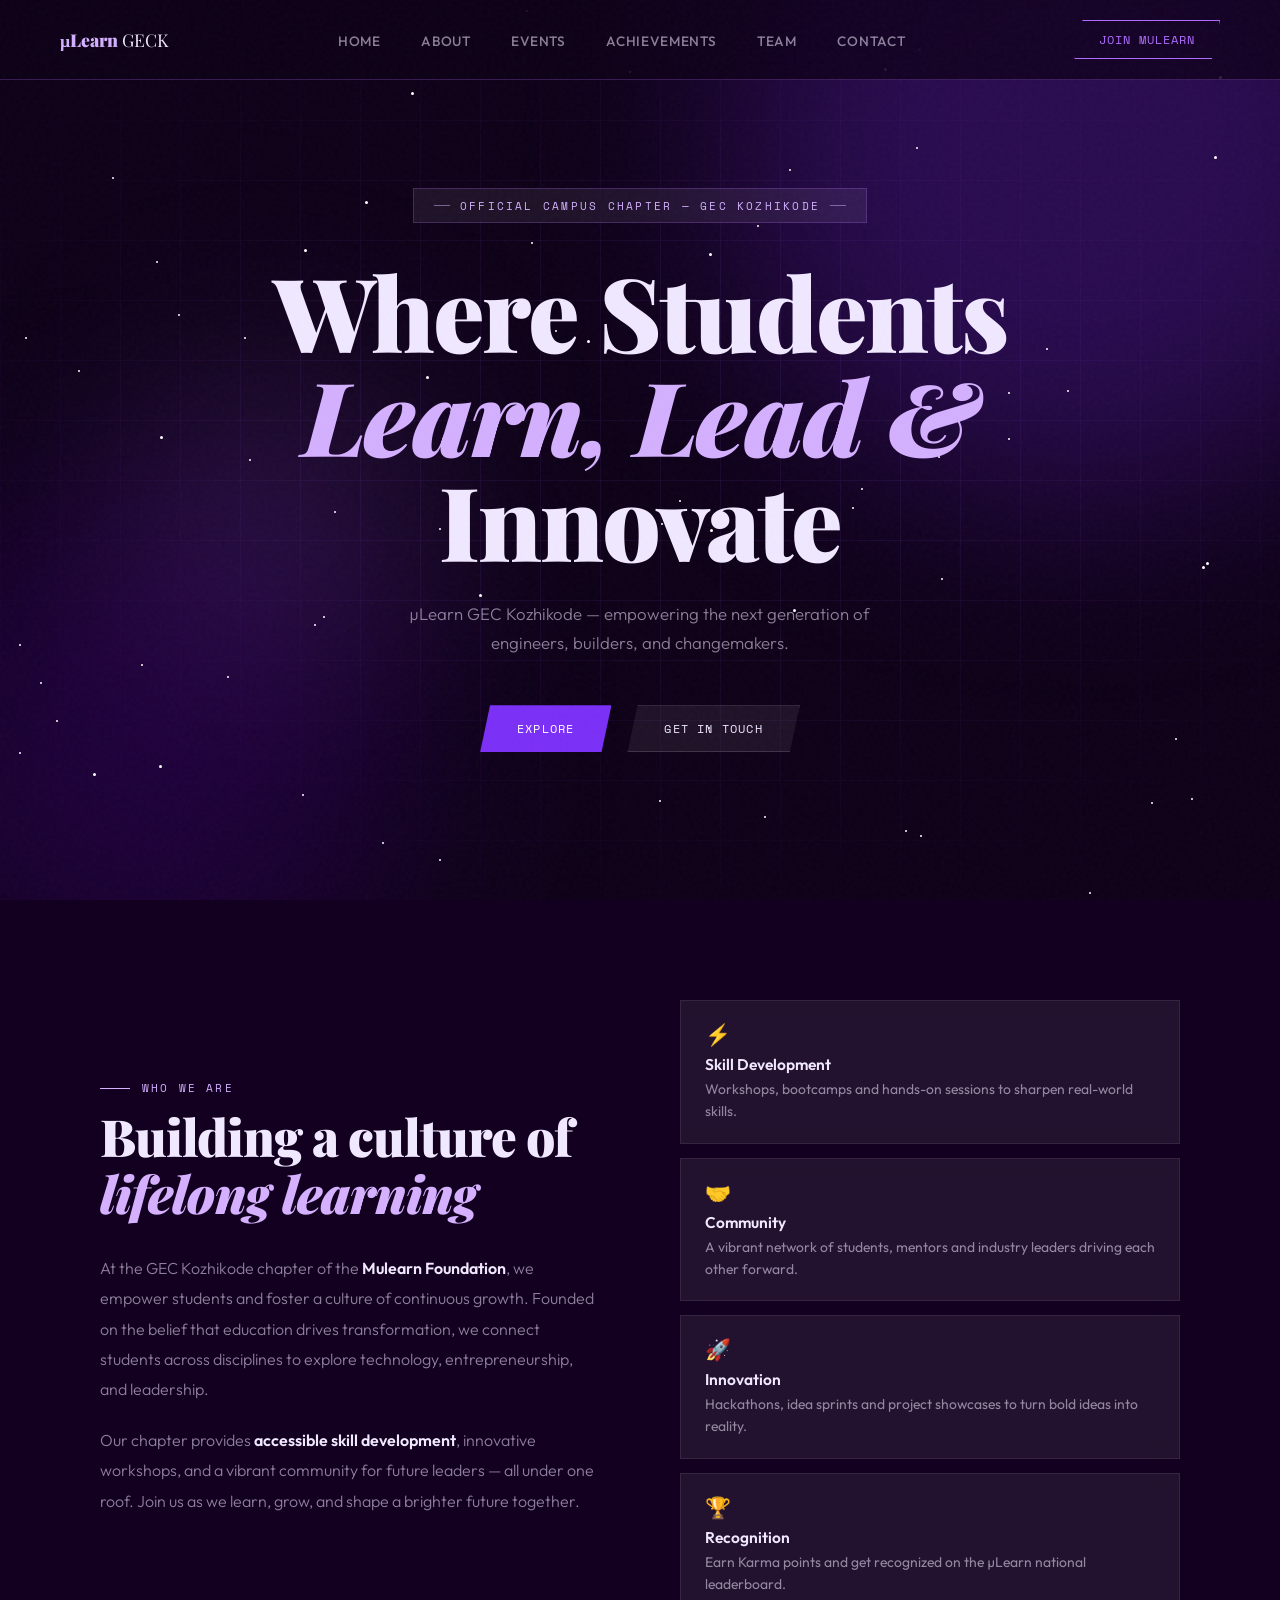
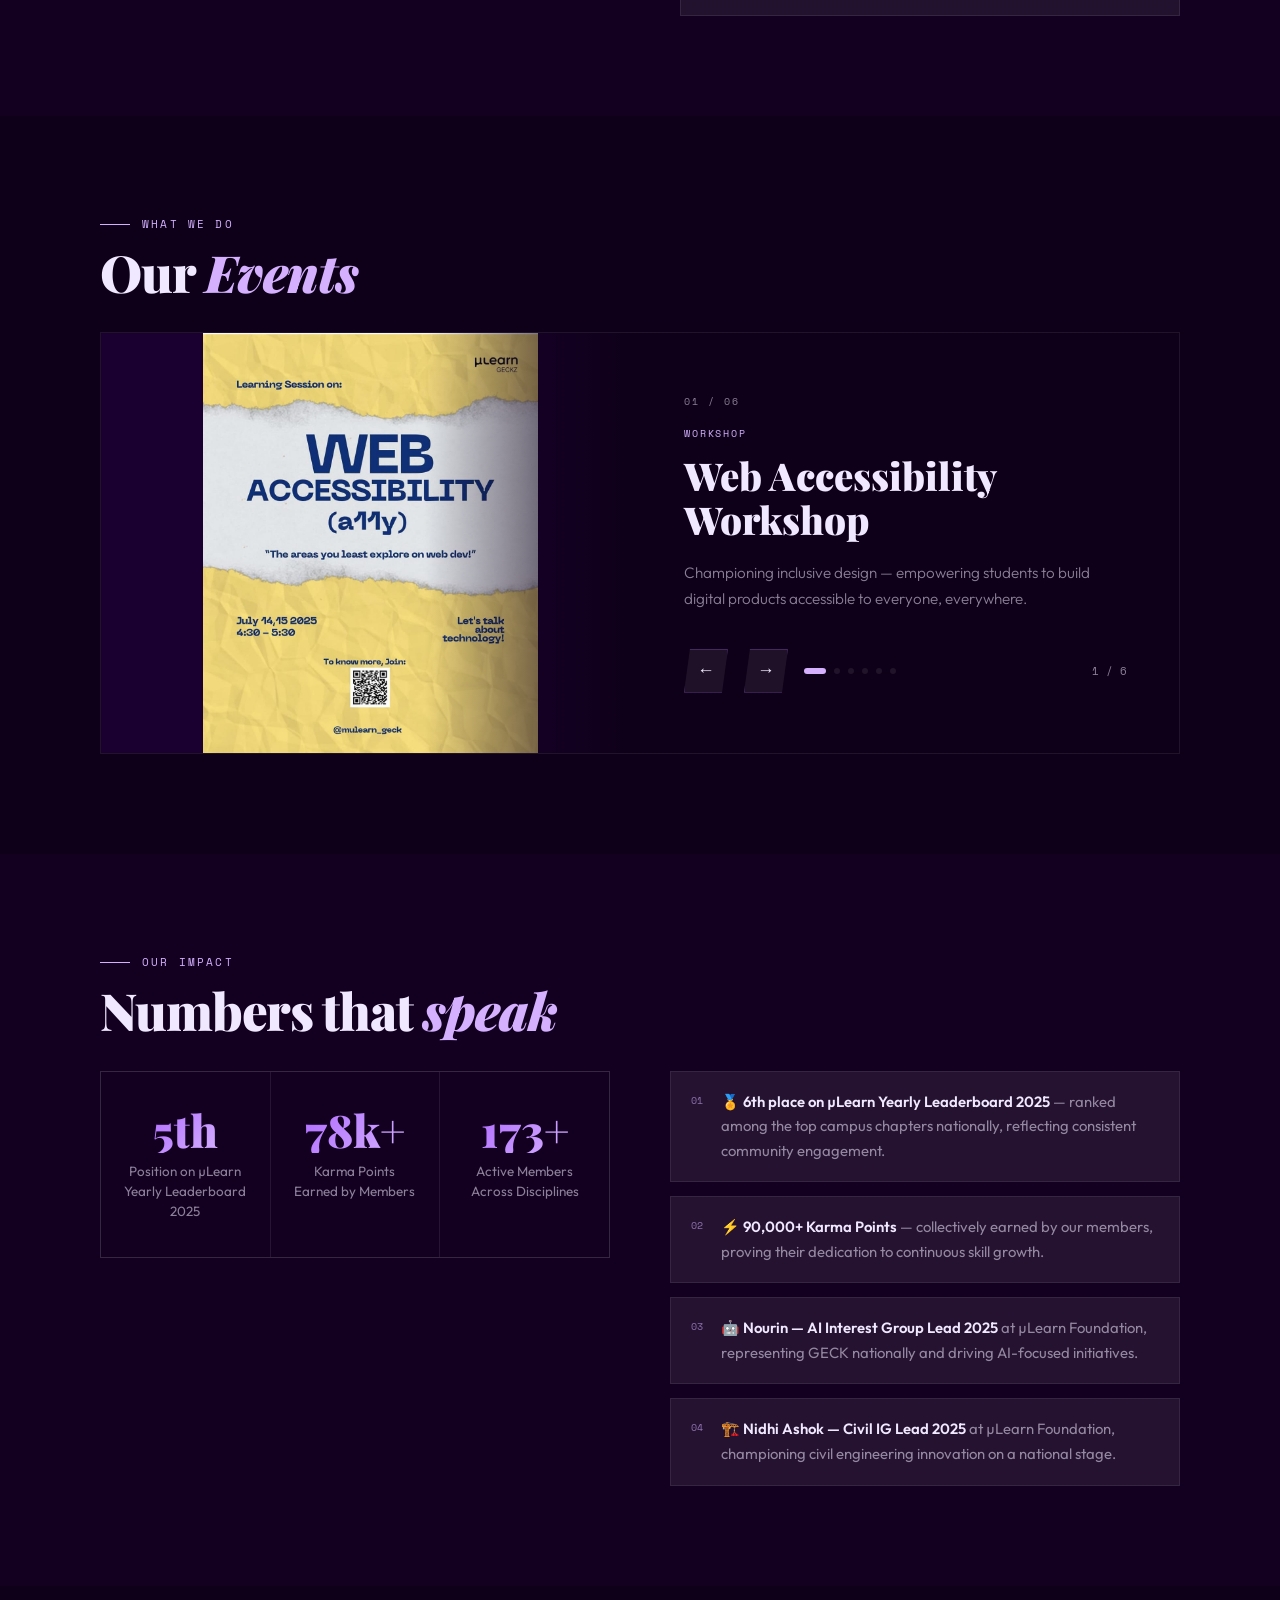
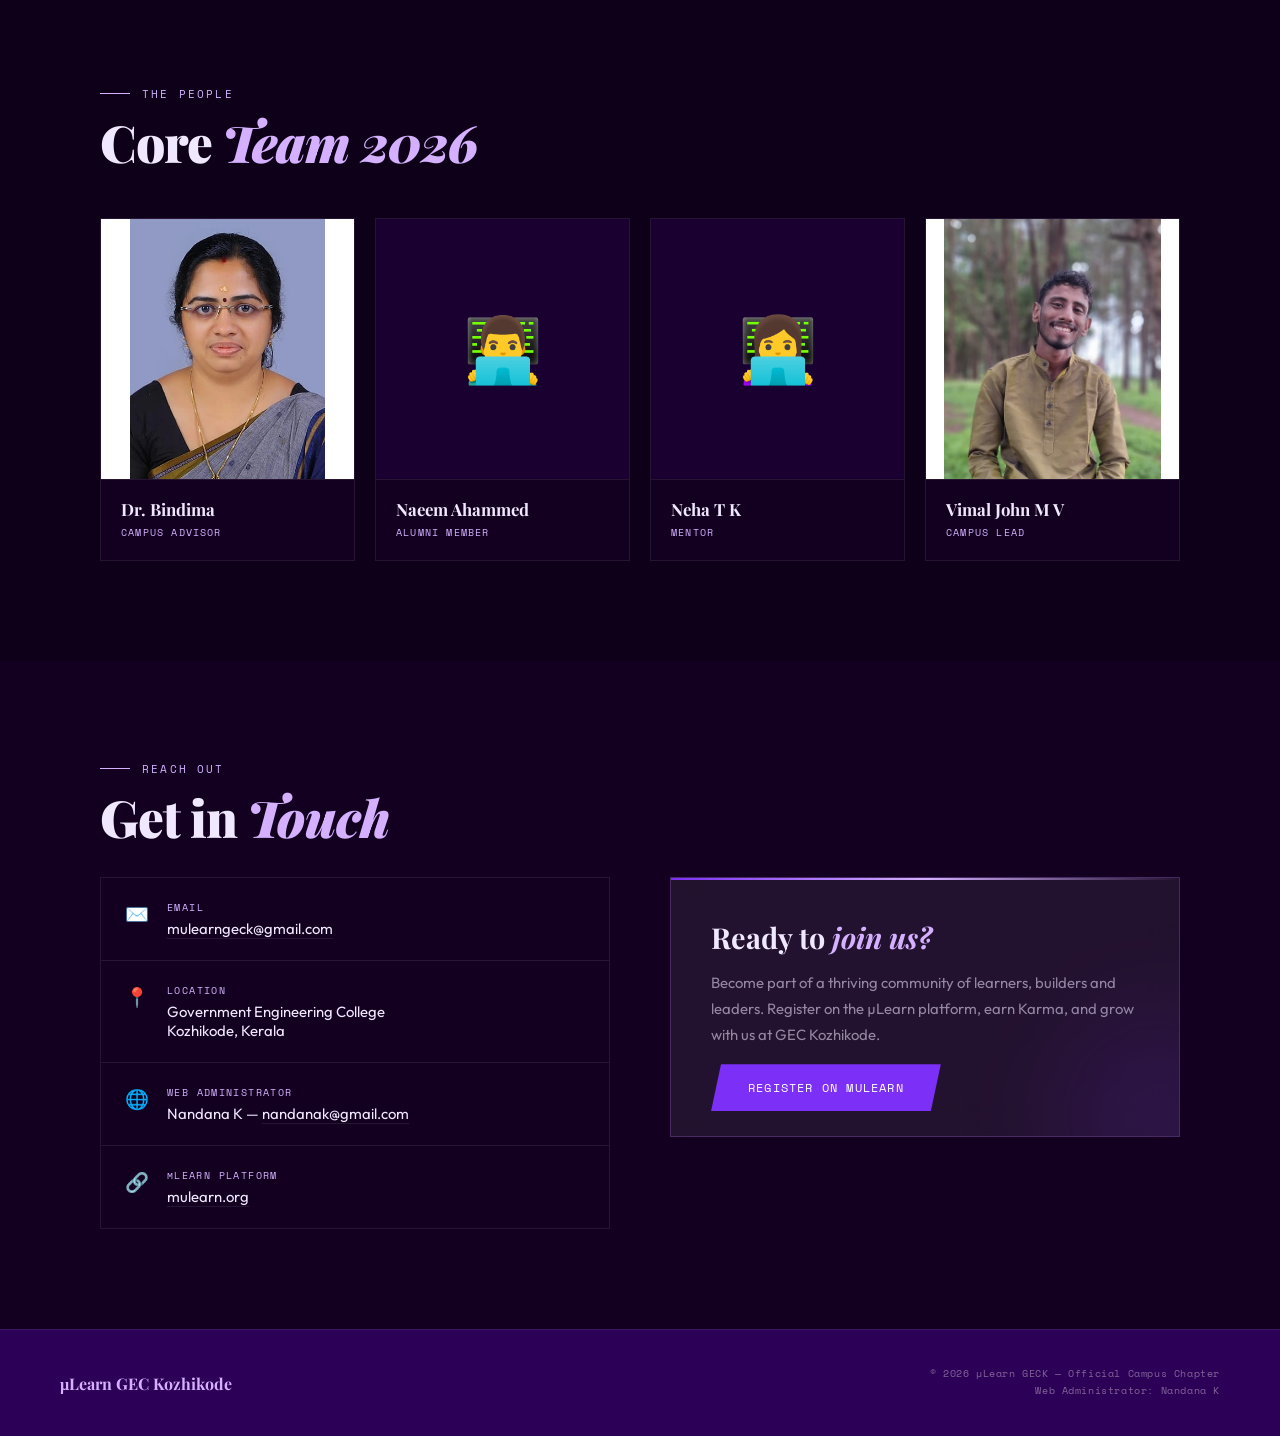
==== commit 91bc1c17: "Update index.html" ====
--- a/index.html
+++ b/index.html
@@ -4,8 +4,8 @@
   <meta charset="UTF-8" />
   <meta name="viewport" content="width=device-width, initial-scale=1.0"/>
   <title>µLearn GEC Kozhikode – Official Website</title>
-  <link rel="stylesheet" href="styles.css">
-  <script src="scripts.js"></script>
+  <link rel="stylesheet" href="assets/styles.css">
+
 </head>
 <body>
 
@@ -92,7 +92,7 @@
 
           <div class="slide active">
             <div class="slide-img-wrap">
-              <img class="slide-img" src="web.jpeg" alt="Accessibility Workshop">
+              <img class="slide-img" src="Images/web.jpeg" alt="Accessibility Workshop">
             </div>
             <div class="slide-content">
               <div class="slide-index">01 / 06</div>
@@ -110,7 +110,7 @@
 
           <div class="slide">
             <div class="slide-img-wrap">
-              <img class="slide-img" src="git.jpeg" alt="Git & GitHub Workshop">
+              <img class="slide-img" src="Images/git.jpeg" alt="Git & GitHub Workshop">
             </div>
             <div class="slide-content">
               <div class="slide-index">02 / 06</div>
@@ -128,7 +128,7 @@
 
           <div class="slide">
             <div class="slide-img-wrap">
-              <img class="slide-img" src="mupulse.jpeg" alt="MuPulse">
+              <img class="slide-img" src="Images/mupulse.jpeg" alt="MuPulse">
             </div>
             <div class="slide-content">
               <div class="slide-index">03 / 06</div>
@@ -146,7 +146,7 @@
 
           <div class="slide">
             <div class="slide-img-wrap">
-              <img class="slide-img" src="padayottam.jpeg" alt="Padayottam">
+              <img class="slide-img" src="Images/padayottam.jpeg" alt="Padayottam">
             </div>
             <div class="slide-content">
               <div class="slide-index">04 / 06</div>
@@ -164,7 +164,7 @@
 
           <div class="slide">
             <div class="slide-img-wrap">
-              <img class="slide-img" src="upside.jpeg" alt="Upside Down">
+              <img class="slide-img" src="Images/upside.jpeg" alt="Upside Down">
             </div>
             <div class="slide-content">
               <div class="slide-index">05 / 06</div>
@@ -182,7 +182,7 @@
 
           <div class="slide">
             <div class="slide-img-wrap">
-              <img class="slide-img" src="india.jpeg" alt="Code for India Hackathon">
+              <img class="slide-img" src="Images/india.jpeg" alt="Code for India Hackathon">
             </div>
             <div class="slide-content">
               <div class="slide-index">06 / 06</div>
@@ -253,7 +253,7 @@
       <div class="team-grid">
         <div class="team-card reveal">
           <div class="team-photo-wrap">
-            <img class="team-photo" src="bindima.jpeg" alt="Dr. Bindima" onerror="this.parentElement.innerHTML='<div class=team-photo-placeholder>👩‍🏫</div>'">
+            <img class="team-photo" src="Images/bindima.jpeg" alt="Dr. Bindima" onerror="this.parentElement.innerHTML='<div class=team-photo-placeholder>👩‍🏫</div>'">
           </div>
           <div class="team-info">
             <div class="team-name">Dr. Bindima</div>
@@ -262,7 +262,7 @@
         </div>
         <div class="team-card reveal" style="transition-delay:0.1s">
           <div class="team-photo-wrap">
-            <img class="team-photo" src="naem.jpeg" alt="Naeem Ahammed" onerror="this.parentElement.innerHTML='<div class=team-photo-placeholder>👨‍💻</div>'">
+            <img class="team-photo" src="Images/naem.jpeg" alt="Naeem Ahammed" onerror="this.parentElement.innerHTML='<div class=team-photo-placeholder>👨‍💻</div>'">
           </div>
           <div class="team-info">
             <div class="team-name">Naeem Ahammed</div>
@@ -271,7 +271,7 @@
         </div>
         <div class="team-card reveal" style="transition-delay:0.2s">
           <div class="team-photo-wrap">
-            <img class="team-photo" src="neha.jpeg" alt="Neha T K" onerror="this.parentElement.innerHTML='<div class=team-photo-placeholder>👩‍💻</div>'">
+            <img class="team-photo" src="Images/neha.jpeg" alt="Neha T K" onerror="this.parentElement.innerHTML='<div class=team-photo-placeholder>👩‍💻</div>'">
           </div>
           <div class="team-info">
             <div class="team-name">Neha T K</div>
@@ -280,7 +280,7 @@
         </div>
         <div class="team-card reveal" style="transition-delay:0.3s">
           <div class="team-photo-wrap">
-            <img class="team-photo" src="vimal.jpeg" alt="Vimal John M V" onerror="this.parentElement.innerHTML='<div class=team-photo-placeholder>👨‍🎓</div>'">
+            <img class="team-photo" src="Images/vimal.jpeg" alt="Vimal John M V" onerror="this.parentElement.innerHTML='<div class=team-photo-placeholder>👨‍🎓</div>'">
           </div>
           <div class="team-info">
             <div class="team-name">Vimal John M V</div>
@@ -342,5 +342,6 @@
       Web Administrator: Nandana K
     </div>
   </footer>
+  <script src="assets/scripts.js"></script>
 </body>
 </html>
--- a/assets/styles.css
+++ b/assets/styles.css
@@ -0,0 +1,614 @@
+@import url('https://fonts.googleapis.com/css2?family=Playfair+Display:wght@400;700;900&family=Outfit:wght@300;400;500;600;700&family=Space+Mono:wght@400;700&display=swap');
+   :root {
+      --purple-deep: #2d0057;
+      --purple-mid: #7b2ff7;
+      --purple-light: #b06bff;
+      --lavender: #d4b0ff;
+      --soft: #ede0ff;
+      --white: #fff;
+      --bg: #0e0018;
+      --bg-2: #130020;
+      --bg-3: #1a0030;
+      --glass: rgba(255,255,255,0.07);
+      --glass-border: rgba(255,255,255,0.14);
+      --glass-hover: rgba(255,255,255,0.12);
+      --text: #f0e8ff;
+      --text-muted: rgba(240,232,255,0.55);
+      --border: rgba(176,107,255,0.25);
+      --border-soft: rgba(255,255,255,0.08);
+    }
+
+    *, *::before, *::after { box-sizing: border-box; margin: 0; padding: 0; }
+    html { scroll-behavior: smooth; }
+
+    body {
+      font-family: 'Outfit', sans-serif;
+      background: var(--bg);
+      color: var(--text);
+      overflow-x: hidden;
+    }
+
+    body::before {
+      content: '';
+      position: fixed;
+      inset: 0;
+      background-image: url("data:image/svg+xml,%3Csvg viewBox='0 0 256 256' xmlns='http://www.w3.org/2000/svg'%3E%3Cfilter id='n'%3E%3CfeTurbulence type='fractalNoise' baseFrequency='0.9' numOctaves='4' stitchTiles='stitch'/%3E%3C/filter%3E%3Crect width='100%25' height='100%25' filter='url(%23n)' opacity='1'/%3E%3C/svg%3E");
+      opacity: 0.03;
+      pointer-events: none;
+      z-index: 9999;
+    }
+
+    ::-webkit-scrollbar { width: 4px; }
+    ::-webkit-scrollbar-track { background: var(--bg); }
+    ::-webkit-scrollbar-thumb { background: var(--purple-mid); border-radius: 99px; }
+
+    /* ─── NAVBAR ─── */
+    nav {
+      position: fixed;
+      top: 0; left: 0; right: 0;
+      z-index: 200;
+      display: flex;
+      align-items: center;
+      justify-content: space-between;
+      padding: 20px 60px;
+      background: rgba(14,0,24,0.72);
+      backdrop-filter: blur(24px);
+      -webkit-backdrop-filter: blur(24px);
+      border-bottom: 1px solid var(--border);
+      animation: navIn 0.9s cubic-bezier(.23,1,.32,1) both;
+    }
+    @keyframes navIn { from { transform: translateY(-100%); opacity:0; } to { transform: none; opacity:1; } }
+
+    .nav-brand {
+      font-family: 'Playfair Display', serif;
+      font-weight: 900;
+      font-size: 1.1rem;
+      color: var(--lavender);
+      text-decoration: none;
+    }
+    .nav-brand span { color: var(--text); font-weight: 400; }
+
+    .nav-links { display: flex; gap: 40px; list-style: none; }
+    .nav-links a {
+      color: var(--text-muted);
+      text-decoration: none;
+      font-size: 0.85rem;
+      font-weight: 500;
+      letter-spacing: 0.06em;
+      text-transform: uppercase;
+      transition: color 0.2s;
+      position: relative;
+    }
+    .nav-links a::after {
+      content: '';
+      position: absolute;
+      bottom: -4px; left: 0; right: 100%;
+      height: 1px;
+      background: var(--lavender);
+      transition: right 0.3s cubic-bezier(.23,1,.32,1);
+    }
+    .nav-links a:hover { color: var(--lavender); }
+    .nav-links a:hover::after { right: 0; }
+
+    .nav-cta {
+      font-family: 'Space Mono', monospace;
+      font-size: 0.75rem;
+      padding: 10px 24px;
+      border: 1px solid var(--purple-light);
+      color: var(--purple-light);
+      text-decoration: none;
+      letter-spacing: 0.08em;
+      text-transform: uppercase;
+      transition: all 0.25s;
+      clip-path: polygon(8px 0%, 100% 0%, calc(100% - 8px) 100%, 0% 100%);
+    }
+    .nav-cta:hover { background: var(--purple-mid); color: var(--white); border-color: var(--purple-mid); }
+
+    /* ─── HERO ─── */
+    #home {
+      min-height: 100vh;
+      display: grid;
+      place-items: center;
+      padding: 140px 60px 100px;
+      position: relative;
+      overflow: hidden;
+    }
+
+    .hero-grid-bg {
+      position: absolute;
+      inset: 0;
+      background-image:
+        linear-gradient(rgba(176,107,255,0.08) 1px, transparent 1px),
+        linear-gradient(90deg, rgba(176,107,255,0.08) 1px, transparent 1px);
+      background-size: 60px 60px;
+      mask-image: radial-gradient(ellipse 70% 60% at 50% 50%, black 30%, transparent 100%);
+    }
+
+    .hero-orb {
+      position: absolute;
+      border-radius: 50%;
+      filter: blur(100px);
+      animation: pulse 6s ease-in-out infinite alternate;
+    }
+    .orb-1 { width: 700px; height: 700px; background: rgba(123,47,247,0.25); top: -200px; right: -150px; }
+    .orb-2 { width: 500px; height: 500px; background: rgba(45,0,87,0.55); bottom: -100px; left: -100px; animation-delay: -3s; }
+    .orb-3 { width: 300px; height: 300px; background: rgba(176,107,255,0.15); top: 40%; left: 10%; animation-delay: -5s; }
+    @keyframes pulse { from { transform: scale(1); } to { transform: scale(1.08); } }
+
+    .stars { position: absolute; inset: 0; pointer-events: none; overflow: hidden; }
+    .star {
+      position: absolute;
+      background: white;
+      border-radius: 50%;
+      animation: twinkle 3s ease-in-out infinite alternate;
+    }
+    @keyframes twinkle { from { opacity: 0.15; transform: scale(0.8); } to { opacity: 0.9; transform: scale(1.3); } }
+
+    .hero-inner { position: relative; z-index: 2; text-align: center; max-width: 900px; }
+
+    .hero-eyebrow {
+      display: inline-flex;
+      align-items: center;
+      gap: 10px;
+      font-family: 'Space Mono', monospace;
+      font-size: 0.7rem;
+      letter-spacing: 0.2em;
+      text-transform: uppercase;
+      color: var(--lavender);
+      border: 1px solid var(--border);
+      background: var(--glass);
+      backdrop-filter: blur(10px);
+      padding: 8px 20px;
+      margin-bottom: 36px;
+      animation: riseIn 0.9s 0.3s both;
+    }
+    .hero-eyebrow::before, .hero-eyebrow::after { content: ''; width: 16px; height: 1px; background: var(--lavender); opacity: 0.5; }
+
+    .hero-title {
+      font-family: 'Playfair Display', serif;
+      font-weight: 900;
+      font-size: clamp(3rem, 8vw, 6.5rem);
+      line-height: 1.02;
+      letter-spacing: -0.02em;
+      animation: riseIn 0.9s 0.45s both;
+    }
+    .hero-title .italic { font-style: italic; color: var(--lavender); }
+    .hero-title .block { display: block; }
+
+    .hero-sub {
+      margin-top: 28px;
+      font-size: 1.05rem;
+      color: var(--text-muted);
+      line-height: 1.7;
+      animation: riseIn 0.9s 0.6s both;
+      font-weight: 300;
+    }
+
+    .hero-cta {
+      margin-top: 48px;
+      display: flex;
+      gap: 16px;
+      justify-content: center;
+      flex-wrap: wrap;
+      animation: riseIn 0.9s 0.75s both;
+    }
+
+    .btn-primary {
+      font-family: 'Space Mono', monospace;
+      font-size: 0.75rem;
+      letter-spacing: 0.1em;
+      text-transform: uppercase;
+      padding: 14px 36px;
+      background: var(--purple-mid);
+      color: var(--white);
+      text-decoration: none;
+      clip-path: polygon(10px 0%, 100% 0%, calc(100% - 10px) 100%, 0% 100%);
+      transition: all 0.25s;
+      border: 1px solid transparent;
+    }
+    .btn-primary:hover { background: var(--purple-deep); border-color: var(--purple-light); transform: translateY(-2px); box-shadow: 0 10px 30px rgba(123,47,247,0.4); }
+
+    .btn-ghost {
+      font-family: 'Space Mono', monospace;
+      font-size: 0.75rem;
+      letter-spacing: 0.1em;
+      text-transform: uppercase;
+      padding: 14px 36px;
+      border: 1px solid var(--glass-border);
+      background: var(--glass);
+      backdrop-filter: blur(10px);
+      color: var(--text);
+      text-decoration: none;
+      clip-path: polygon(10px 0%, 100% 0%, calc(100% - 10px) 100%, 0% 100%);
+      transition: all 0.25s;
+    }
+    .btn-ghost:hover { border-color: var(--lavender); color: var(--lavender); transform: translateY(-2px); }
+
+    @keyframes riseIn { from { opacity:0; transform: translateY(30px); } to { opacity:1; transform:none; } }
+
+    /* scroll hint */
+    .hero-scroll {
+      position: absolute;
+      bottom: 40px; left: 50%;
+      transform: translateX(-50%);
+      display: flex; flex-direction: column; align-items: center; gap: 8px;
+      font-family: 'Space Mono', monospace;
+      font-size: 0.62rem;
+      letter-spacing: 0.15em;
+      text-transform: uppercase;
+      color: var(--text-muted);
+      animation: riseIn 1s 1.2s both;
+    }
+    .scroll-track { width: 1px; height: 50px; background: var(--border-soft); position: relative; overflow: hidden; }
+    .scroll-track::after {
+      content: '';
+      position: absolute;
+      top: -20px; left: 0; width: 1px; height: 20px;
+      background: var(--lavender);
+      animation: scrollLine 1.5s ease-in-out infinite;
+    }
+    @keyframes scrollLine { from { top: -20px; } to { top: 60px; } }
+
+    /* ─── LAYOUT ─── */
+    .wrap { max-width: 1200px; margin: 0 auto; padding: 100px 60px; }
+
+    .section-eyebrow {
+      font-family: 'Space Mono', monospace;
+      font-size: 0.68rem;
+      letter-spacing: 0.2em;
+      text-transform: uppercase;
+      color: var(--lavender);
+      margin-bottom: 12px;
+      display: flex; align-items: center; gap: 12px;
+    }
+    .section-eyebrow::before { content: ''; display: inline-block; width: 30px; height: 1px; background: var(--lavender); }
+
+    .section-heading {
+      font-family: 'Playfair Display', serif;
+      font-weight: 900;
+      font-size: clamp(2rem, 4vw, 3.2rem);
+      letter-spacing: -0.02em;
+      line-height: 1.1;
+      margin-bottom: 32px;
+    }
+    .section-heading .accent { color: var(--lavender); font-style: italic; }
+
+    /* ─── ABOUT ─── */
+    #about { background: var(--bg-2); }
+
+    .about-layout {
+      display: grid;
+      grid-template-columns: 1fr 1fr;
+      gap: 80px;
+      align-items: center;
+    }
+
+    .about-text p { color: var(--text-muted); line-height: 1.9; font-size: 1rem; font-weight: 300; margin-bottom: 20px; }
+    .about-text p strong { color: var(--text); font-weight: 600; }
+
+    .about-pillars { display: grid; gap: 14px; }
+
+    .pillar {
+      border: 1px solid var(--border-soft);
+      padding: 20px 24px;
+      position: relative;
+      overflow: hidden;
+      background: var(--glass);
+      backdrop-filter: blur(8px);
+      transition: border-color 0.3s, background 0.3s;
+    }
+    .pillar::before {
+      content: '';
+      position: absolute;
+      top: 0; left: 0; width: 3px; height: 100%;
+      background: linear-gradient(180deg, var(--purple-mid), var(--lavender));
+      transform: scaleY(0); transform-origin: top;
+      transition: transform 0.35s cubic-bezier(.23,1,.32,1);
+    }
+    .pillar:hover { border-color: var(--border); background: var(--glass-hover); }
+    .pillar:hover::before { transform: scaleY(1); }
+    .pillar-icon { font-size: 1.3rem; margin-bottom: 7px; }
+    .pillar-title { font-weight: 600; font-size: 0.97rem; margin-bottom: 4px; }
+    .pillar-text { color: var(--text-muted); font-size: 0.87rem; line-height: 1.6; }
+
+    /* ─── EVENTS SLIDESHOW ─── */
+    #events { background: var(--bg); }
+
+    .slideshow-wrap {
+      position: relative;
+      margin-top: 10px;
+      overflow: hidden;
+      border: 1px solid var(--border-soft);
+    }
+
+    .slides-track {
+      display: flex;
+      transition: transform 0.6s cubic-bezier(.23,1,.32,1);
+    }
+
+    .slide {
+      min-width: 100%;
+      display: grid;
+      grid-template-columns: 1fr 1fr;
+    }
+
+    .slide-img-wrap {
+      position: relative;
+      height: 420px;
+      overflow: hidden;
+      background: var(--bg-3);
+    }
+    .slide-img-wrap::after {
+      content: '';
+      position: absolute; inset: 0;
+      background: linear-gradient(90deg, transparent 60%, var(--bg));
+      pointer-events: none;
+    }
+    .slide-img {
+      width: 100%;
+      height: 100%;
+      object-fit: contain;
+      display: block;
+      transition: transform 0.8s cubic-bezier(.23,1,.32,1);
+    }
+
+    .slide-placeholder {
+      width: 100%; height: 420px;
+      display: flex; align-items: center; justify-content: center;
+      font-size: 5rem;
+    }
+
+    .slide-content {
+      display: flex;
+      flex-direction: column;
+      justify-content: center;
+      padding: 52px 52px 52px 44px;
+      background: var(--bg);
+    }
+
+    .slide-index {
+      font-family: 'Space Mono', monospace;
+      font-size: 0.62rem;
+      letter-spacing: 0.2em;
+      color: var(--text-muted);
+      margin-bottom: 16px;
+    }
+    .slide-cat {
+      font-family: 'Space Mono', monospace;
+      font-size: 0.65rem;
+      letter-spacing: 0.18em;
+      text-transform: uppercase;
+      color: var(--lavender);
+      margin-bottom: 12px;
+    }
+    .slide-name {
+      font-family: 'Playfair Display', serif;
+      font-weight: 900;
+      font-size: clamp(1.6rem, 3vw, 2.4rem);
+      line-height: 1.15;
+      margin-bottom: 18px;
+    }
+    .slide-desc {
+      color: var(--text-muted);
+      font-size: 0.95rem;
+      line-height: 1.75;
+      font-weight: 300;
+      margin-bottom: 36px;
+    }
+
+    .slide-controls {
+      display: flex;
+      align-items: center;
+      gap: 16px;
+    }
+    .slide-btn {
+      width: 44px; height: 44px;
+      border: 1px solid var(--border);
+      background: var(--glass);
+      color: var(--text);
+      font-size: 1.1rem;
+      cursor: pointer;
+      display: flex; align-items: center; justify-content: center;
+      transition: all 0.25s;
+      clip-path: polygon(6px 0%, 100% 0%, calc(100% - 6px) 100%, 0% 100%);
+      flex-shrink: 0;
+    }
+    .slide-btn:hover { background: var(--purple-mid); border-color: var(--purple-mid); }
+
+    .slide-dots { display: flex; gap: 8px; align-items: center; }
+    .slide-dot {
+      width: 6px; height: 6px;
+      border-radius: 50%;
+      background: var(--border-soft);
+      cursor: pointer;
+      transition: all 0.3s;
+      border: none; padding: 0;
+    }
+    .slide-dot.active { background: var(--lavender); width: 22px; border-radius: 3px; }
+
+    .slide-counter {
+      font-family: 'Space Mono', monospace;
+      font-size: 0.68rem;
+      color: var(--text-muted);
+      margin-left: auto;
+    }
+
+    /* ─── ACHIEVEMENTS ─── */
+    #achievements { background: var(--bg-2); }
+
+    /* CHANGED: use a single-column layout so stats sit centered under the heading */
+    .achievements-layout {
+      display: grid;
+      grid-template-columns: 1fr 1fr;
+      gap: 60px;
+      align-items: start;
+    }
+
+    /* CHANGED: stats grid centered, no extra top margin needed */
+    .stats-grid {
+      display: grid;
+      grid-template-columns: repeat(3, 1fr);
+      gap: 1px;
+      background: var(--border-soft);
+      border: 1px solid var(--border-soft);
+      margin-top: 0;
+    }
+
+    .stat-cell {
+      background: var(--bg-2);
+      padding: 36px 20px;
+      position: relative; overflow: hidden;
+      transition: background 0.3s;
+      display: flex;
+      flex-direction: column;
+      align-items: center;
+      text-align: center;
+    }
+    .stat-cell:hover { background: var(--bg-3); }
+    .stat-cell::after {
+      content: '';
+      position: absolute; bottom: 0; left: 0; right: 0; height: 2px;
+      background: linear-gradient(90deg, var(--purple-mid), var(--lavender), transparent);
+      transform: scaleX(0); transform-origin: left;
+      transition: transform 0.4s;
+    }
+    .stat-cell:hover::after { transform: scaleX(1); }
+
+    .stat-number {
+      font-family: 'Playfair Display', serif;
+      font-weight: 900; font-size: 2.8rem;
+      background: linear-gradient(135deg, var(--purple-light), var(--lavender));
+      -webkit-background-clip: text; -webkit-text-fill-color: transparent;
+      background-clip: text;
+      line-height: 1; margin-bottom: 8px;
+    }
+    .stat-label {
+      color: var(--text-muted);
+      font-size: 0.84rem;
+      line-height: 1.5;
+      text-align: center;
+    }
+
+    .highlights-list { display: flex; flex-direction: column; gap: 14px; }
+
+    .highlight-item {
+      display: flex; gap: 18px;
+      padding: 18px 20px;
+      border: 1px solid var(--border-soft);
+      background: var(--glass);
+      align-items: flex-start;
+      transition: border-color 0.3s, background 0.3s;
+    }
+    .highlight-item:hover { border-color: var(--border); background: var(--glass-hover); }
+
+    .highlight-num { font-family: 'Space Mono', monospace; font-size: 0.62rem; color: var(--lavender); opacity: 0.6; padding-top: 3px; flex-shrink: 0; }
+    .highlight-text { font-size: 0.93rem; line-height: 1.65; color: var(--text-muted); }
+    .highlight-text strong { color: var(--text); font-weight: 600; }
+
+    /* ─── TEAM ─── */
+    #team { background: var(--bg); }
+
+    .team-grid {
+      display: grid;
+      grid-template-columns: repeat(4, 1fr);
+      gap: 20px;
+      margin-top: 48px;
+    }
+
+    .team-card {
+      border: 1px solid var(--border-soft);
+      overflow: hidden;
+      background: var(--bg-2);
+      transition: border-color 0.3s, transform 0.3s;
+    }
+    .team-card:hover { border-color: var(--border); transform: translateY(-6px); }
+    .team-card:hover .team-photo { transform: scale(1.05); }
+
+    .team-photo-wrap { height: 260px; overflow: hidden; background: white; }
+    .team-photo { width: 100%; height: 100%; object-fit: contain; display: block; background: white; transition: transform 0.5s cubic-bezier(.23,1,.32,1); }
+    .team-photo-placeholder { width: 100%; height: 260px; display: flex; align-items: center; justify-content: center; font-size: 4rem; background: var(--bg-3); }
+
+    .team-info { padding: 18px 20px 20px; border-top: 1px solid var(--border-soft); }
+    .team-name { font-family: 'Playfair Display', serif; font-weight: 700; font-size: 1.05rem; margin-bottom: 5px; }
+    .team-role { font-family: 'Space Mono', monospace; font-size: 0.62rem; letter-spacing: 0.12em; text-transform: uppercase; color: var(--lavender); }
+
+    /* ─── CONTACT ─── */
+    #contact { background: var(--bg-2); }
+
+    .contact-layout {
+      display: grid;
+      grid-template-columns: 1fr 1fr;
+      gap: 60px;
+      align-items: start;
+    }
+
+    .contact-items { display: flex; flex-direction: column; border: 1px solid var(--border-soft); }
+    .contact-item {
+      display: flex; align-items: flex-start; gap: 18px;
+      padding: 22px 24px; border-bottom: 1px solid var(--border-soft);
+      transition: background 0.2s;
+    }
+    .contact-item:last-child { border-bottom: none; }
+    .contact-item:hover { background: var(--glass); }
+    .contact-icon { font-size: 1.2rem; flex-shrink: 0; margin-top: 2px; }
+    .contact-label { font-family: 'Space Mono', monospace; font-size: 0.62rem; letter-spacing: 0.14em; text-transform: uppercase; color: var(--lavender); margin-bottom: 4px; }
+    .contact-value { color: var(--text); font-size: 0.93rem; }
+    .contact-value a { color: var(--text); text-decoration: none; border-bottom: 1px solid var(--border-soft); transition: color 0.2s, border-color 0.2s; }
+    .contact-value a:hover { color: var(--lavender); border-color: var(--lavender); }
+
+    .join-box {
+      border: 1px solid var(--border);
+      padding: 40px;
+      background: var(--glass);
+      backdrop-filter: blur(16px);
+      position: relative; overflow: hidden;
+    }
+    .join-box::before {
+      content: '';
+      position: absolute; top: 0; left: 0; width: 100%; height: 2px;
+      background: linear-gradient(90deg, var(--purple-mid), var(--lavender), transparent);
+    }
+    .join-box::after {
+      content: '';
+      position: absolute; bottom: -80px; right: -80px;
+      width: 200px; height: 200px;
+      background: rgba(123,47,247,0.12);
+      border-radius: 50%; filter: blur(50px);
+    }
+    .join-box h3 { font-family: 'Playfair Display', serif; font-size: 1.8rem; font-weight: 700; margin-bottom: 14px; }
+    .join-box h3 span { color: var(--lavender); font-style: italic; }
+    .join-box p { color: var(--text-muted); font-size: 0.93rem; line-height: 1.75; margin-bottom: 28px; }
+
+    /* ─── FOOTER ─── */
+    footer {
+      background: var(--purple-deep);
+      border-top: 1px solid rgba(255,255,255,0.08);
+      padding: 36px 60px;
+      display: flex; justify-content: space-between; align-items: center;
+    }
+    .footer-brand { font-family: 'Playfair Display', serif; font-weight: 700; color: var(--lavender); font-size: 1rem; }
+    .footer-copy { font-family: 'Space Mono', monospace; font-size: 0.62rem; color: rgba(255,255,255,0.4); letter-spacing: 0.06em; text-align: right; line-height: 1.7; }
+
+    /* ─── REVEAL ─── */
+    .reveal { opacity: 0; transform: translateY(32px); transition: opacity 0.8s cubic-bezier(.23,1,.32,1), transform 0.8s cubic-bezier(.23,1,.32,1); }
+    .reveal.visible { opacity: 1; transform: none; }
+
+    /* ─── RESPONSIVE ─── */
+    @media (max-width: 900px) {
+      nav { padding: 16px 20px; }
+      .nav-links { display: none; }
+      .wrap { padding: 70px 20px; }
+      .about-layout, .achievements-layout, .contact-layout { grid-template-columns: 1fr; gap: 36px; }
+      .slide { grid-template-columns: 1fr; }
+      .slide-img-wrap { height: 240px; }
+      .slide-img-wrap::after { background: linear-gradient(0deg, var(--bg) 0%, transparent 60%); }
+      .slide-content { padding: 28px 24px 32px; }
+      .team-grid { grid-template-columns: repeat(2, 1fr); }
+      #home { padding: 120px 20px 80px; }
+      footer { flex-direction: column; gap: 12px; padding: 28px 20px; }
+      .footer-copy { text-align: center; }
+    }
+    @media (max-width: 500px) {
+      .stats-grid { grid-template-columns: 1fr; }
+      .team-grid { grid-template-columns: 1fr 1fr; }
+    }
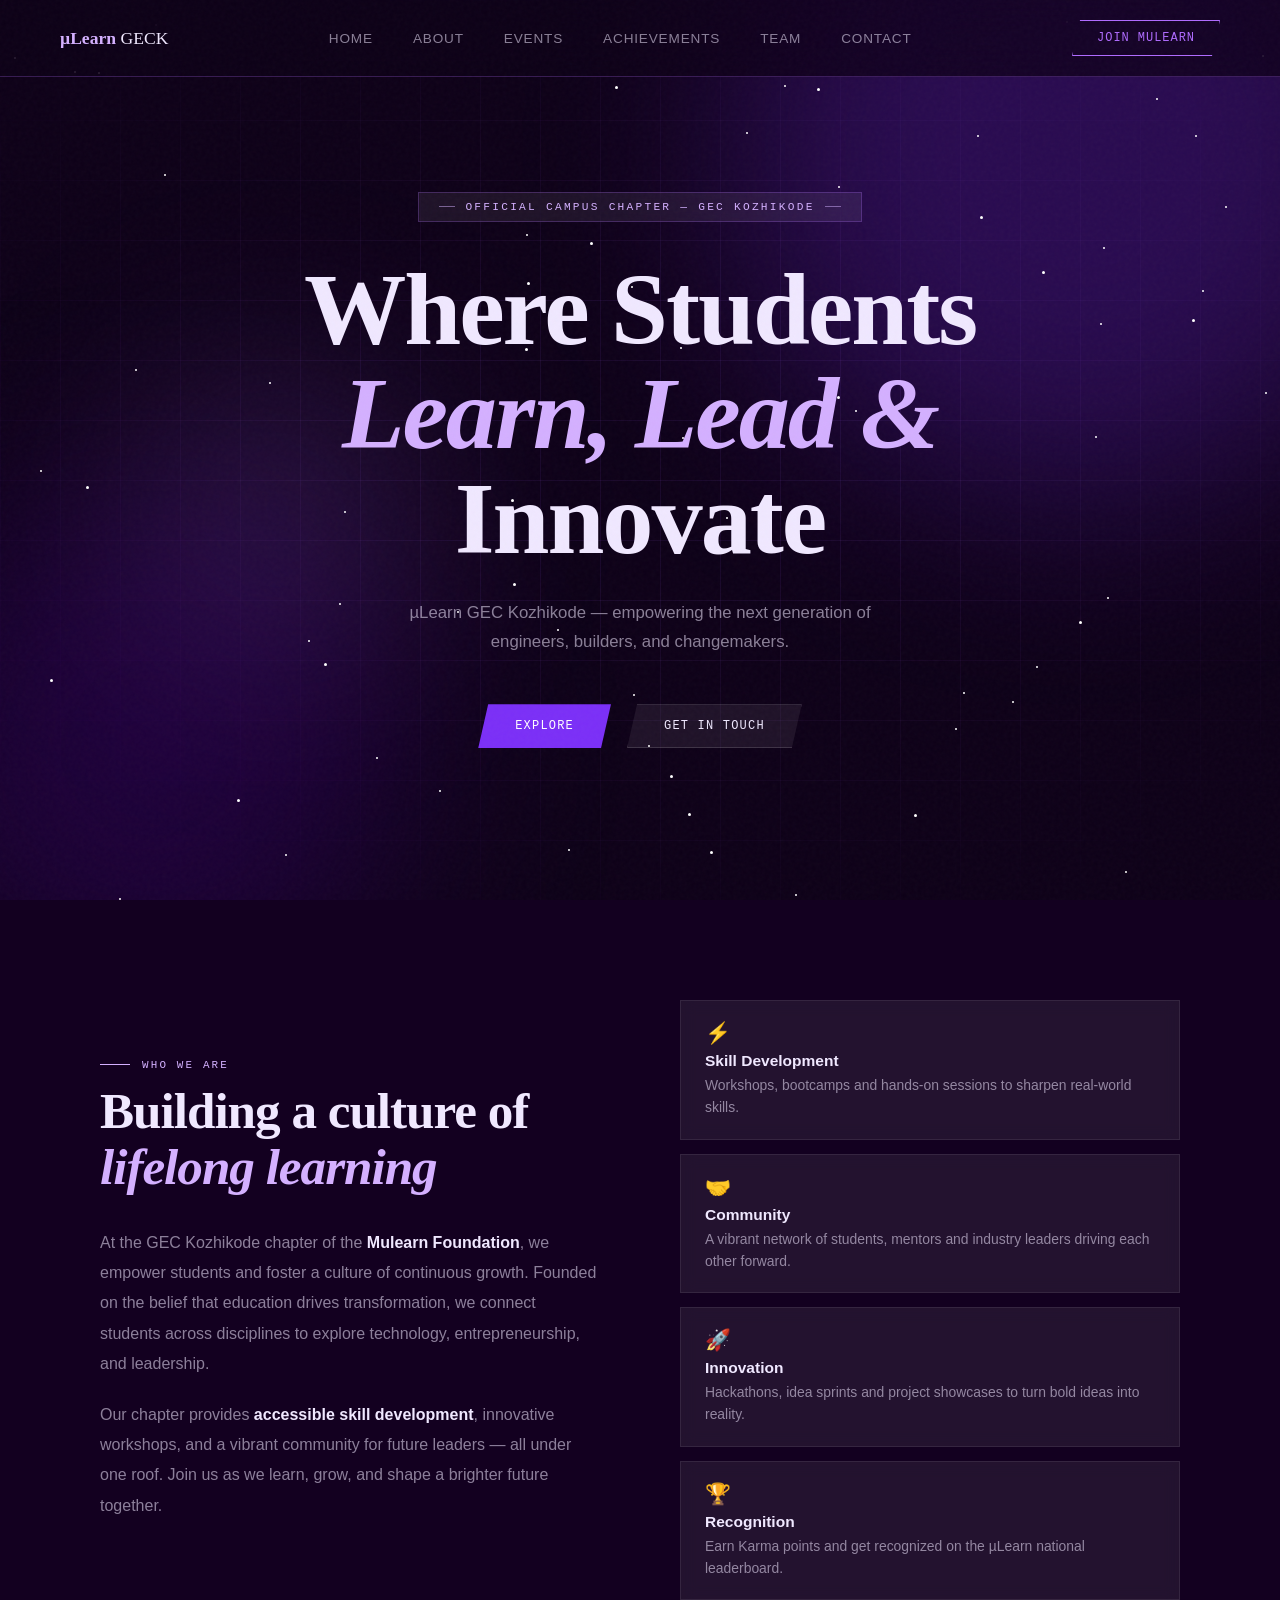
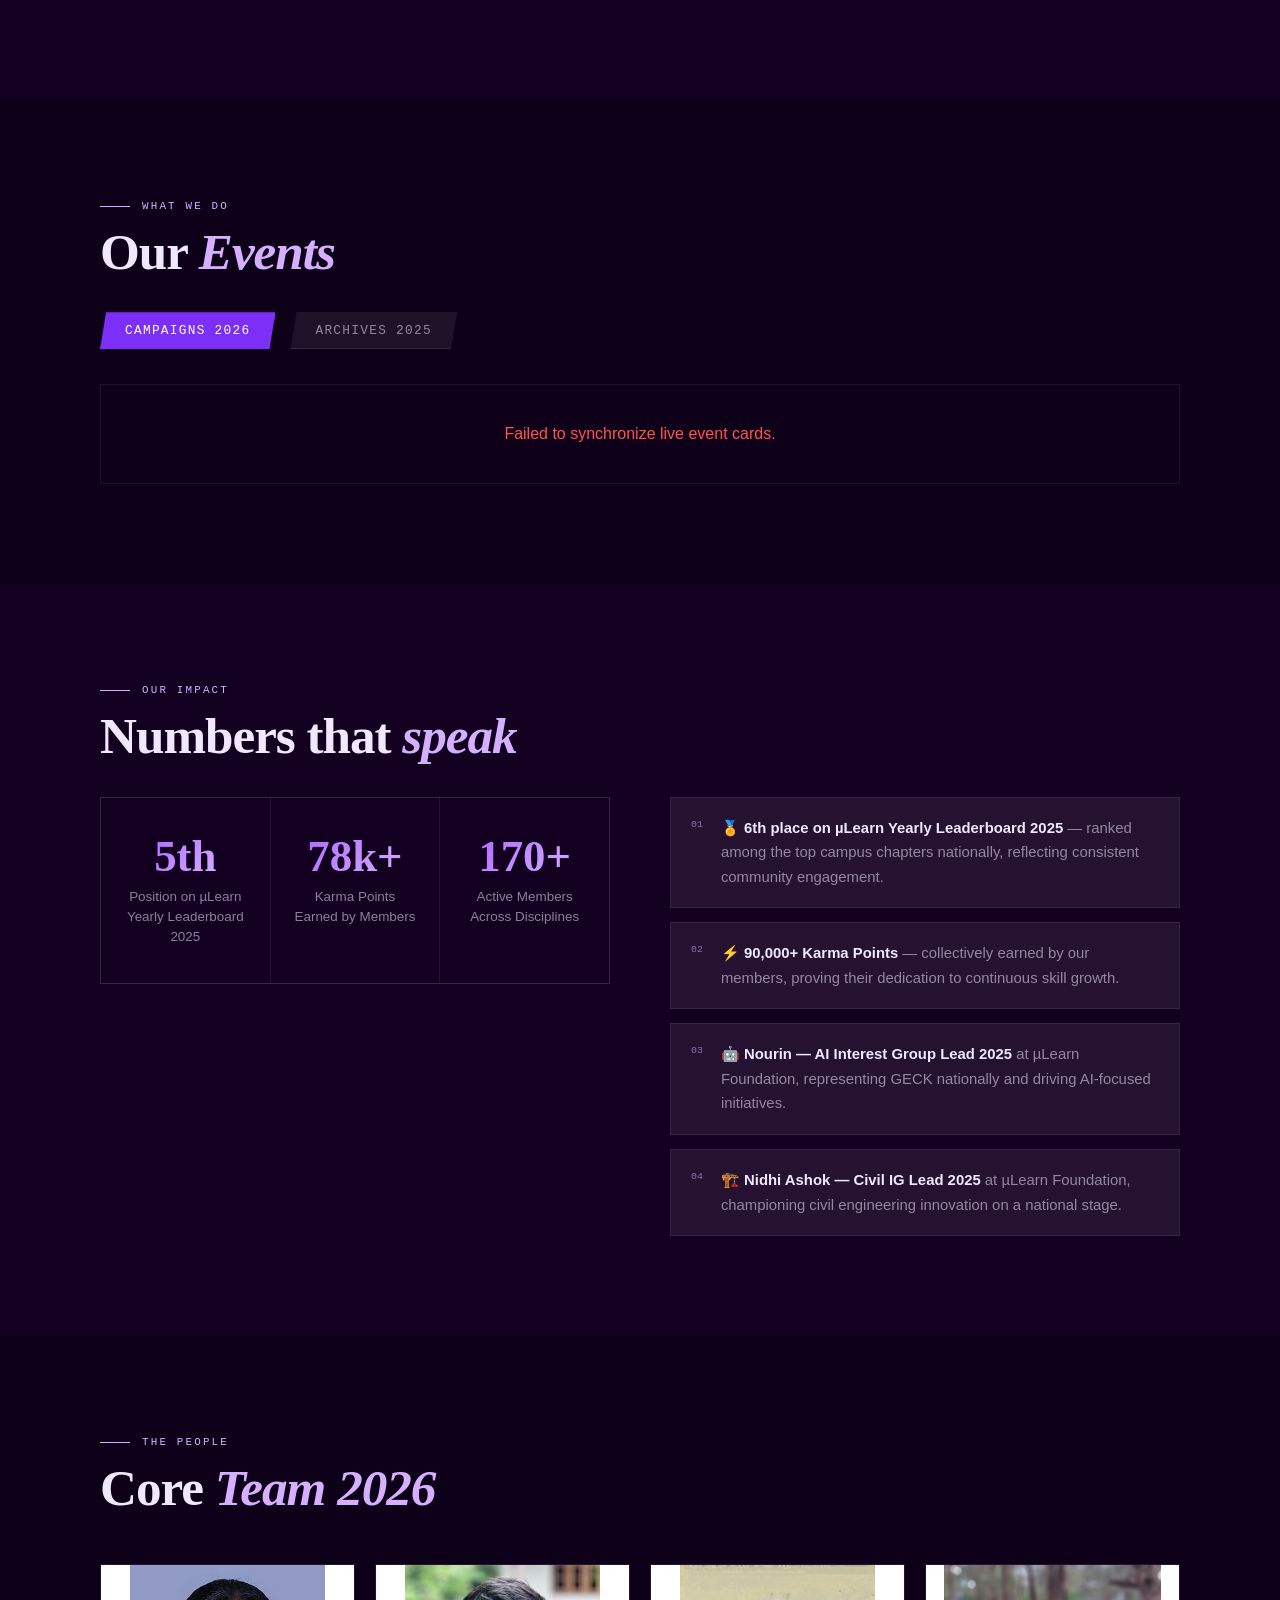
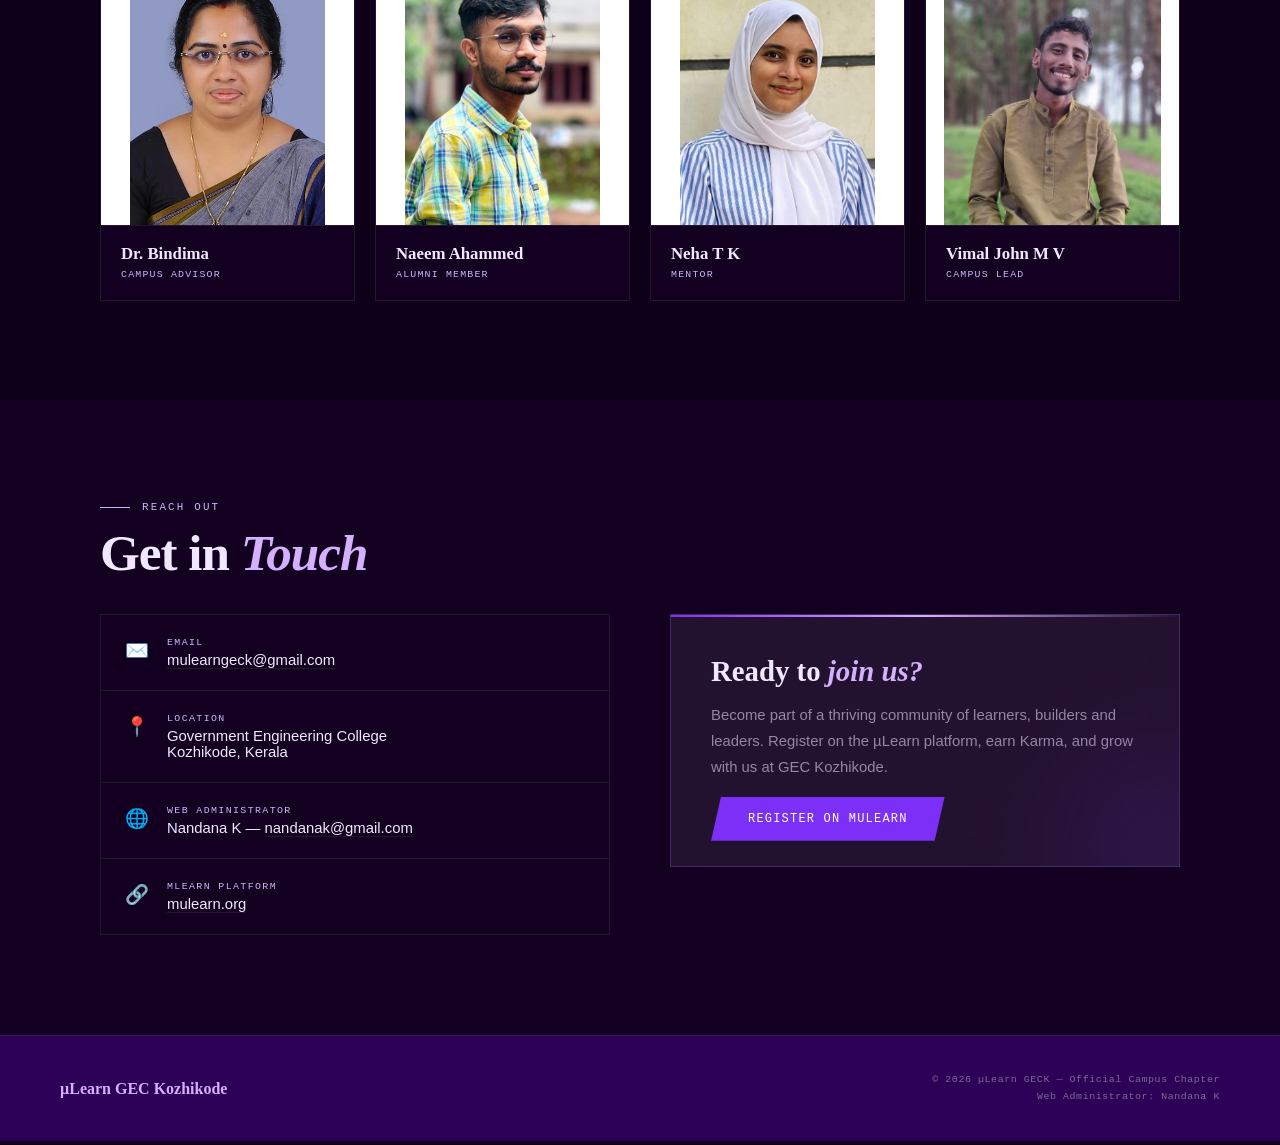
==== commit 4782e8ce: "Merge pull request #1 from sidharth-codes/main added registration form and updated events" ====
--- a/index.html
+++ b/index.html
@@ -4,8 +4,38 @@
   <meta charset="UTF-8" />
   <meta name="viewport" content="width=device-width, initial-scale=1.0"/>
   <title>µLearn GEC Kozhikode – Official Website</title>
-  <link rel="stylesheet" href="assets/styles.css">
-
+  <link rel="stylesheet" href="styles.css">
+  <style>
+    /* Year Filter Tab Styling to match your website's purple cyber aesthetic */
+    .year-filter-tabs {
+      display: flex;
+      gap: 15px;
+      margin: 20px 0 35px 0;
+    }
+    .year-tab-btn {
+      font-family: 'Space Mono', monospace;
+      font-size: 0.8rem;
+      letter-spacing: 0.1em;
+      text-transform: uppercase;
+      padding: 10px 24px;
+      background: var(--glass);
+      color: var(--text-muted);
+      border: 1px solid var(--border-soft);
+      cursor: pointer;
+      transition: all 0.25s ease;
+      clip-path: polygon(6px 0%, 100% 0%, calc(100% - 6px) 100%, 0% 100%);
+    }
+    .year-tab-btn:hover {
+      border-color: var(--purple-light);
+      color: var(--text);
+    }
+    .year-tab-btn.active {
+      background: var(--purple-mid);
+      color: var(--white);
+      border-color: var(--purple-mid);
+      box-shadow: 0 0 15px rgba(123,47,247,0.3);
+    }
+  </style>
 </head>
 <body>
 
@@ -87,117 +117,16 @@
       <div class="section-eyebrow reveal">What We Do</div>
       <h2 class="section-heading reveal">Our <span class="accent">Events</span></h2>
 
+      <div class="year-filter-tabs reveal">
+        <button class="year-tab-btn active" onclick="filterEventsByYear('2026', this)">Campaigns 2026</button>
+        <button class="year-tab-btn" onclick="filterEventsByYear('2025', this)">Archives 2025</button>
+      </div>
+
       <div class="slideshow-wrap reveal" style="transition-delay:0.1s">
         <div class="slides-track" id="slidesTrack">
-
-          <div class="slide active">
-            <div class="slide-img-wrap">
-              <img class="slide-img" src="Images/web.jpeg" alt="Accessibility Workshop">
-            </div>
-            <div class="slide-content">
-              <div class="slide-index">01 / 06</div>
-              <div class="slide-cat">Workshop</div>
-              <div class="slide-name">Web Accessibility Workshop</div>
-              <div class="slide-desc">Championing inclusive design — empowering students to build digital products accessible to everyone, everywhere.</div>
-              <div class="slide-controls">
-                <button class="slide-btn" id="prevBtn" aria-label="Previous">&#8592;</button>
-                <button class="slide-btn" id="nextBtn" aria-label="Next">&#8594;</button>
-                <div class="slide-dots" id="slideDots"></div>
-                <span class="slide-counter" id="slideCounter">1 / 6</span>
-              </div>
-            </div>
-          </div>
-
-          <div class="slide">
-            <div class="slide-img-wrap">
-              <img class="slide-img" src="Images/git.jpeg" alt="Git & GitHub Workshop">
-            </div>
-            <div class="slide-content">
-              <div class="slide-index">02 / 06</div>
-              <div class="slide-cat">Workshop</div>
-              <div class="slide-name">Git & GitHub Workshop</div>
-              <div class="slide-desc">Hands-on introduction to version control, collaborative coding workflows, and open-source contribution for real-world projects.</div>
-              <div class="slide-controls">
-                <button class="slide-btn s-prev" aria-label="Previous">&#8592;</button>
-                <button class="slide-btn s-next" aria-label="Next">&#8594;</button>
-                <div class="slide-dots s-dots"></div>
-                <span class="slide-counter s-counter">2 / 6</span>
-              </div>
-            </div>
-          </div>
-
-          <div class="slide">
-            <div class="slide-img-wrap">
-              <img class="slide-img" src="Images/mupulse.jpeg" alt="MuPulse">
-            </div>
-            <div class="slide-content">
-              <div class="slide-index">03 / 06</div>
-              <div class="slide-cat">Community Initiative</div>
-              <div class="slide-name">MuPulse</div>
-              <div class="slide-desc">Our community heartbeat event — celebrating milestones, sharing stories, and amplifying the spirit of µLearn across the campus.</div>
-              <div class="slide-controls">
-                <button class="slide-btn s-prev" aria-label="Previous">&#8592;</button>
-                <button class="slide-btn s-next" aria-label="Next">&#8594;</button>
-                <div class="slide-dots s-dots"></div>
-                <span class="slide-counter s-counter">3 / 6</span>
-              </div>
-            </div>
-          </div>
-
-          <div class="slide">
-            <div class="slide-img-wrap">
-              <img class="slide-img" src="Images/padayottam.jpeg" alt="Padayottam">
-            </div>
-            <div class="slide-content">
-              <div class="slide-index">04 / 06</div>
-              <div class="slide-cat">Community Drive</div>
-              <div class="slide-name">Padayottam</div>
-              <div class="slide-desc">A community march initiative bringing students together to promote fitness, solidarity, and a strong sense of well-being on campus.</div>
-              <div class="slide-controls">
-                <button class="slide-btn s-prev" aria-label="Previous">&#8592;</button>
-                <button class="slide-btn s-next" aria-label="Next">&#8594;</button>
-                <div class="slide-dots s-dots"></div>
-                <span class="slide-counter s-counter">4 / 6</span>
-              </div>
-            </div>
-          </div>
-
-          <div class="slide">
-            <div class="slide-img-wrap">
-              <img class="slide-img" src="Images/upside.jpeg" alt="Upside Down">
-            </div>
-            <div class="slide-content">
-              <div class="slide-index">05 / 06</div>
-              <div class="slide-cat">Creative Event</div>
-              <div class="slide-name">Upside Down</div>
-              <div class="slide-desc">An unconventional thinking event challenging participants to flip perspectives, break assumptions, and innovate from a fresh lens.</div>
-              <div class="slide-controls">
-                <button class="slide-btn s-prev" aria-label="Previous">&#8592;</button>
-                <button class="slide-btn s-next" aria-label="Next">&#8594;</button>
-                <div class="slide-dots s-dots"></div>
-                <span class="slide-counter s-counter">5 / 6</span>
-              </div>
-            </div>
-          </div>
-
-          <div class="slide">
-            <div class="slide-img-wrap">
-              <img class="slide-img" src="Images/india.jpeg" alt="Code for India Hackathon">
-            </div>
-            <div class="slide-content">
-              <div class="slide-index">06 / 06</div>
-              <div class="slide-cat">Hackathon</div>
-              <div class="slide-name">Code for India Hackathon</div>
-              <div class="slide-desc">A national-level hackathon where students build impactful tech solutions for real civic and social challenges across India.</div>
-              <div class="slide-controls">
-                <button class="slide-btn s-prev" aria-label="Previous">&#8592;</button>
-                <button class="slide-btn s-next" aria-label="Next">&#8594;</button>
-                <div class="slide-dots s-dots"></div>
-                <span class="slide-counter s-counter">6 / 6</span>
-              </div>
-            </div>
-          </div>
-
+          <p id="event-loading-msg" style="text-align: center; color: rgba(255,255,255,0.4); padding: 60px; width: 100%; font-family: 'Space Mono', monospace; font-size: 0.9rem;">
+            Synchronizing with µLearn database operations matrix...
+          </p>
         </div>
       </div>
     </div>
@@ -253,7 +182,7 @@
       <div class="team-grid">
         <div class="team-card reveal">
           <div class="team-photo-wrap">
-            <img class="team-photo" src="Images/bindima.jpeg" alt="Dr. Bindima" onerror="this.parentElement.innerHTML='<div class=team-photo-placeholder>👩‍🏫</div>'">
+            <img class="team-photo" src="bindima.jpeg" alt="Dr. Bindima" onerror="this.parentElement.innerHTML='<div class=team-photo-placeholder>👩‍🏫</div>'">
           </div>
           <div class="team-info">
             <div class="team-name">Dr. Bindima</div>
@@ -262,7 +191,7 @@
         </div>
         <div class="team-card reveal" style="transition-delay:0.1s">
           <div class="team-photo-wrap">
-            <img class="team-photo" src="Images/naem.jpeg" alt="Naeem Ahammed" onerror="this.parentElement.innerHTML='<div class=team-photo-placeholder>👨‍💻</div>'">
+            <img class="team-photo" src="naem.jpeg" alt="Naeem Ahammed" onerror="this.parentElement.innerHTML='<div class=team-photo-placeholder>👨‍💻</div>'">
           </div>
           <div class="team-info">
             <div class="team-name">Naeem Ahammed</div>
@@ -271,7 +200,7 @@
         </div>
         <div class="team-card reveal" style="transition-delay:0.2s">
           <div class="team-photo-wrap">
-            <img class="team-photo" src="Images/neha.jpeg" alt="Neha T K" onerror="this.parentElement.innerHTML='<div class=team-photo-placeholder>👩‍💻</div>'">
+            <img class="team-photo" src="neha.jpeg" alt="Neha T K" onerror="this.parentElement.innerHTML='<div class=team-photo-placeholder>👩‍💻</div>'">
           </div>
           <div class="team-info">
             <div class="team-name">Neha T K</div>
@@ -280,7 +209,7 @@
         </div>
         <div class="team-card reveal" style="transition-delay:0.3s">
           <div class="team-photo-wrap">
-            <img class="team-photo" src="Images/vimal.jpeg" alt="Vimal John M V" onerror="this.parentElement.innerHTML='<div class=team-photo-placeholder>👨‍🎓</div>'">
+            <img class="team-photo" src="vimal.jpeg" alt="Vimal John M V" onerror="this.parentElement.innerHTML='<div class=team-photo-placeholder>👨‍🎓</div>'">
           </div>
           <div class="team-info">
             <div class="team-name">Vimal John M V</div>
@@ -342,6 +271,189 @@
       Web Administrator: Nandana K
     </div>
   </footer>
-  <script src="assets/scripts.js"></script>
+
+  <script>
+    const SCRIPT_URL = 'https://script.google.com/macros/s/AKfycbxkkzGS8mEcLY0qJiwbIPaNBaRO2hbm0Dz-mVj1d4wJdqrTZWrVLJo9F7xFTNqnbP87Lg/exec';
+    const track = document.getElementById('slidesTrack');
+    
+    // Master data arrays for multi-year scope management
+    let allEventsCached = [];
+    let activeYearFilter = '2026';
+
+    function getDirectDriveImageUrl(url) {
+      if (!url) return '';
+      const trimmed = url.trim();
+      if (!trimmed.includes('drive.google.com')) return trimmed;
+      const match = trimmed.match(/\/file\/d\/([a-zA-Z0-9-_]+)/) || trimmed.match(/id=([a-zA-Z0-9-_]+)/);
+      if (match && match[1]) {
+        return `https://drive.google.com/thumbnail?sz=w1200&id=${match[1]}`;
+      }
+      return trimmed;
+    }
+
+    // Network ingestion pipeline
+    fetch(SCRIPT_URL)
+      .then(res => res.json())
+      .then(data => {
+        allEventsCached = data || [];
+        // Render the default tab (2026) immediately upon successful download
+        renderFilteredCarousel();
+      })
+      .catch(err => {
+        console.error("Fetch failure:", err);
+        track.innerHTML = `<p style="text-align:center; color:#ff5252; width:100%; padding:40px;">Failed to synchronize live event cards.</p>`;
+      });
+
+    // Filtering handler linked directly to sub-tab button elements
+    function filterEventsByYear(year, buttonElement) {
+      activeYearFilter = year;
+      
+      // Update visual active styling across tab buttons
+      document.querySelectorAll('.year-tab-btn').forEach(btn => btn.classList.remove('active'));
+      buttonElement.classList.add('active');
+      
+      renderFilteredCarousel();
+    }
+
+    function renderFilteredCarousel() {
+      // Filter array on the fly based on whether the date string contains '2025' or '2026'
+      const filteredData = allEventsCached.filter(event => {
+        const eventDateStr = String(event.date || '');
+        return eventDateStr.includes(activeYearFilter);
+      });
+
+      if(filteredData.length === 0) {
+        track.innerHTML = `<p style="text-align:center; color:rgba(255,255,255,0.5); width:100%; padding:60px; font-family:'Space Mono', monospace; font-size:0.9rem;">No entries found for the year ${activeYearFilter}.</p>`;
+        return;
+      }
+
+      track.innerHTML = '';
+      const totalSlides = filteredData.length;
+
+      filteredData.forEach((event, index) => {
+        const slideNum = index + 1;
+        const padIndex = String(slideNum).padStart(2, '0');
+        const padTotal = String(totalSlides).padStart(2, '0');
+        
+        const assetImg = getDirectDriveImageUrl(event.imageurl || event.image);
+        const encodedName = encodeURIComponent(event.name);
+        const encodedCat = encodeURIComponent(event.category);
+
+        // Real-time date boundary checking loop logic
+        let isExpired = false;
+        if (event.deadline) {
+          const deadlineDate = new Date(event.deadline);
+          const currentDate = new Date();
+          if (!isNaN(deadlineDate.getTime()) && currentDate > deadlineDate) {
+            isExpired = true;
+          }
+        }
+
+        const actionButtonHTML = isExpired 
+          ? `<button class="register-btn" disabled style="background: rgba(255,255,255,0.05); color: var(--text-muted); border-color: var(--border-soft); cursor: not-allowed; transform: none; box-shadow: none;">Closed</button>`
+          : `<button class="register-btn" onclick="window.location.href='register.html?name=${encodedName}&cat=${encodedCat}'">Register</button>`;
+
+        const slideHTML = `
+          <div class="slide ${index === 0 ? 'active' : ''}" data-slide-idx="${index}">
+            <div class="slide-img-wrap">
+              <img class="slide-img" src="${assetImg}" alt="${event.name}" onerror="this.style.display='none'; this.nextElementSibling.style.display='flex';">
+              <div class="slide-placeholder" style="display:none; width:100%; height:100%; background:var(--bg-3); align-items:center; justify-content:center; font-size:4rem;">🌌</div>
+            </div>
+            <div class="slide-content">
+              <div class="slide-index">${padIndex} / ${padTotal}</div>
+              <div class="slide-cat">${event.category}</div>
+              <div class="slide-name">${event.name}</div>
+              <div class="slide-desc">
+                ${event.description}
+                <br><br>
+                <span style="color: var(--lavender); font-family: 'Space Mono', monospace; font-size: 0.8rem; display: block; margin-bottom: 5px;">
+                  📅 Date: ${event.date} | 🪙 Cost: ${event.price}
+                </span>
+              </div>
+              <div class="slide-controls">
+                <button class="slide-btn global-prev-trigger" id="prevBtn" aria-label="Previous">&#8592;</button>
+                <button class="slide-btn global-next-trigger" id="nextBtn" aria-label="Next">&#8594;</button>
+                <div class="slide-dots"></div>
+                <span class="slide-counter">${slideNum} / ${totalSlides}</span>
+                ${actionButtonHTML}
+              </div>
+            </div>
+          </div>
+        `;
+        track.innerHTML += slideHTML;
+      });
+
+      // Clear existing listeners by initializing a brand new structural instance loop
+      initCarouselEngine(totalSlides);
+    }
+
+    function initCarouselEngine(total) {
+      let currentIdx = 0;
+      
+      function updateSliderDOM(targetIdx) {
+        const slides = document.querySelectorAll('.slide');
+        if(slides.length === 0) return;
+        
+        slides[currentIdx].classList.remove('active');
+        currentIdx = (targetIdx + total) % total;
+        slides[currentIdx].classList.add('active');
+        
+        const dotContainers = document.querySelectorAll('.slide-dots');
+        dotContainers.forEach(container => {
+          container.innerHTML = '';
+          for(let i=0; i<total; i++) {
+            container.innerHTML += `<span class="dot ${i === currentIdx ? 'active' : ''}"></span>`;
+          }
+        });
+
+        document.querySelectorAll('.slide-counter, .s-counter').forEach(el => {
+          el.textContent = `${currentIdx + 1} / ${total}`;
+        });
+      }
+
+      // Safeguard global click pipeline configuration
+      if (!window.carouselListenerConfigured) {
+        document.addEventListener('click', function(e) {
+          const slides = document.querySelectorAll('.slide');
+          const localTotal = slides.length;
+          if(localTotal <= 1) return;
+
+          // Find current active slide index manually
+          let activeIdx = 0;
+          slides.forEach((s, idx) => { if(s.classList.contains('active')) activeIdx = idx; });
+
+          if(e.target.classList.contains('global-next-trigger') || e.target.id === 'nextBtn' || e.target.classList.contains('s-next')) {
+            slides[activeIdx].classList.remove('active');
+            let nextIdx = (activeIdx + 1) % localTotal;
+            slides[nextIdx].classList.add('active');
+            syncCarouselIndicators(nextIdx, localTotal);
+          }
+          if(e.target.classList.contains('global-prev-trigger') || e.target.id === 'prevBtn' || e.target.classList.contains('s-prev')) {
+            slides[activeIdx].classList.remove('active');
+            let prevIdx = (activeIdx - 1 + localTotal) % localTotal;
+            slides[prevIdx].classList.add('active');
+            syncCarouselIndicators(prevIdx, localTotal);
+          }
+        });
+        window.carouselListenerConfigured = true;
+      }
+
+      function syncCarouselIndicators(idx, localTotal) {
+        const dotContainers = document.querySelectorAll('.slide-dots');
+        dotContainers.forEach(container => {
+          container.innerHTML = '';
+          for(let i=0; i<localTotal; i++) {
+            container.innerHTML += `<span class="dot ${i === idx ? 'active' : ''}"></span>`;
+          }
+        });
+        document.querySelectorAll('.slide-counter, .s-counter').forEach(el => {
+          el.textContent = `${idx + 1} / ${localTotal}`;
+        });
+      }
+
+      updateSliderDOM(0);
+    }
+  </script>
+  <script src="scripts.js"></script>
 </body>
 </html>
--- a/styles.css
+++ b/styles.css
@@ -0,0 +1,815 @@
+/* ── INTEREST GROUP COMPACT ACCENTS ── */
+
+/* Web Development - Cyber Cyan */
+.sig-badge-web-development {
+  border-color: rgba(0, 242, 254, 0.3) !important;
+  color: #00f2fe !important;
+}
+.sig-badge-web-development .sig-bg-mark {
+  background: #00f2fe !important;
+}
+
+/* IoT - Neon Orange */
+.sig-badge-iot {
+  border-color: rgba(255, 112, 67, 0.3) !important;
+  color: #ff7043 !important;
+}
+.sig-badge-iot .sig-bg-mark {
+  background: #ff7043 !important;
+}
+
+/* Civil - Emerald Green */
+.sig-badge-civil {
+  border-color: rgba(0, 230, 118, 0.3) !important;
+  color: #00e676 !important;
+}
+.sig-badge-civil .sig-bg-mark {
+  background: #00e676 !important;
+}
+
+/* Mech-Cad - Steel Blue */
+.sig-badge-mech-cad {
+  border-color: rgba(65, 105, 225, 0.3) !important;
+  color: #4169e1 !important;
+}
+.sig-badge-mech-cad .sig-bg-mark {
+  background: #4169e1 !important;
+}
+
+/* MuV - Sunset Pink */
+.sig-badge-muv {
+  border-color: rgba(255, 0, 127, 0.3) !important;
+  color: #ff007f !important;
+}
+.sig-badge-muv .sig-bg-mark {
+  background: #ff007f !important;
+}
+
+/* Muplay - Bright Yellow */
+.sig-badge-muplay {
+  border-color: rgba(255, 235, 59, 0.3) !important;
+  color: #ffeb3b !important;
+}
+.sig-badge-muplay .sig-bg-mark {
+  background: #ffeb3b !important;
+}
+
+/* AI - Futuristic Purple/White Glow */
+.sig-badge-ai {
+  border-color: rgba(176, 107, 255, 0.4) !important;
+  color: #d4b0ff !important;
+  text-shadow: 0 0 8px rgba(176,107,255,0.6);
+}
+.sig-badge-ai .sig-bg-mark {
+  background: #7b2ff7 !important;
+}
+
+/* Cyber Security - Matrix Crimson Red */
+.sig-badge-cyber-security {
+  border-color: rgba(255, 23, 68, 0.3) !important;
+  color: #ff1744 !important;
+}
+.sig-badge-cyber-security .sig-bg-mark {
+  background: #ff1744 !important;
+}
+
+/* ── YEAR FILTER NAVIGATION TABS ── */
+.year-filter-tabs {
+  display: flex;
+  gap: 15px;
+  margin: 20px 0 35px 0;
+}
+
+.year-tab-btn {
+  font-family: 'Space Mono', monospace;
+  font-size: 0.8rem;
+  letter-spacing: 0.1em;
+  text-transform: uppercase;
+  padding: 10px 24px;
+  background: rgba(255, 255, 255, 0.03);
+  color: rgba(255, 255, 255, 0.4);
+  border: 1px solid rgba(176, 107, 255, 0.15);
+  cursor: pointer;
+  transition: all 0.25s cubic-bezier(0.23, 1, 0.32, 1);
+  clip-path: polygon(6px 0%, 100% 0%, calc(100% - 6px) 100%, 0% 100%);
+}
+
+.year-tab-btn:hover {
+  border-color: #b06bff;
+  color: #fff;
+  background: rgba(176, 107, 255, 0.05);
+}
+
+.year-tab-btn.active {
+  background: #7b2ff7;
+  color: #fff;
+  border-color: #7b2ff7;
+  box-shadow: 0 0 15px rgba(123, 47, 247, 0.35);
+}
+
+@import url('https://fonts.googleapis.com/css2?family=Playfair+Display:wght@400;700;900&family=Outfit:wght@300;400;500;600;700&family=Space+Mono:wght@400;700&display=swap');
+   
+:root {
+  --purple-deep: #2d0057;
+  --purple-mid: #7b2ff7;
+  --purple-light: #b06bff;
+  --lavender: #d4b0ff;
+  --soft: #ede0ff;
+  --white: #fff;
+  --bg: #0e0018;
+  --bg-2: #130020;
+  --bg-3: #1a0030;
+  --glass: rgba(255,255,255,0.07);
+  --glass-border: rgba(255,255,255,0.14);
+  --glass-hover: rgba(255,255,255,0.12);
+  --text: #f0e8ff;
+  --text-muted: rgba(240,232,255,0.55);
+  --border: rgba(176,107,255,0.25);
+  --border-soft: rgba(255,255,255,0.08);
+}
+
+*, *::before, *::after { box-sizing: border-box; margin: 0; padding: 0; }
+html { scroll-behavior: smooth; }
+
+body {
+  font-family: 'Outfit', sans-serif;
+  background: var(--bg);
+  color: var(--text);
+  overflow-x: hidden;
+}
+
+body::before {
+  content: '';
+  position: fixed;
+  inset: 0;
+  background-image: url("data:image/svg+xml,%3Csvg viewBox='0 0 256 256' xmlns='http://www.w3.org/2000/svg'%3E%3Cfilter id='n'%3E%3CfeTurbulence type='fractalNoise' baseFrequency='0.9' numOctaves='4' stitchTiles='stitch'/%3E%3C/filter%3E%3Crect width='100%25' height='100%25' filter='url(%23n)' opacity='1'/%3E%3C/svg%3E");
+  opacity: 0.03;
+  pointer-events: none;
+  z-index: 9999;
+}
+
+.register-body-wrapper {
+  display: flex;
+  justify-content: center;
+  align-items: center;
+  min-height: 100vh;
+  padding: 120px 20px 60px;
+  background-image: radial-gradient(circle at center, var(--bg-2) 0%, var(--bg) 100%);
+}
+
+::-webkit-scrollbar { width: 4px; }
+::-webkit-scrollbar-track { background: var(--bg); }
+::-webkit-scrollbar-thumb { background: var(--purple-mid); border-radius: 99px; }
+
+/* ─── NAVBAR ─── */
+nav {
+  position: fixed;
+  top: 0; left: 0; right: 0;
+  z-index: 200;
+  display: flex;
+  align-items: center;
+  justify-content: space-between;
+  padding: 20px 60px;
+  background: rgba(14,0,24,0.72);
+  backdrop-filter: blur(24px);
+  -webkit-backdrop-filter: blur(24px);
+  border-bottom: 1px solid var(--border);
+  animation: navIn 0.9s cubic-bezier(.23,1,.32,1) both;
+}
+@keyframes navIn { from { transform: translateY(-100%); opacity:0; } to { transform: none; opacity:1; } }
+
+.nav-brand {
+  font-family: 'Playfair Display', serif;
+  font-weight: 900;
+  font-size: 1.1rem;
+  color: var(--lavender);
+  text-decoration: none;
+}
+.nav-brand span { color: var(--text); font-weight: 400; }
+
+.nav-links { display: flex; gap: 40px; list-style: none; }
+.nav-links a {
+  color: var(--text-muted);
+  text-decoration: none;
+  font-size: 0.85rem;
+  font-weight: 500;
+  letter-spacing: 0.06em;
+  text-transform: uppercase;
+  transition: color 0.2s;
+  position: relative;
+}
+.nav-links a::after {
+  content: '';
+  position: absolute;
+  bottom: -4px; left: 0; right: 100%;
+  height: 1px;
+  background: var(--lavender);
+  transition: right 0.3s cubic-bezier(.23,1,.32,1);
+}
+.nav-links a:hover { color: var(--lavender); }
+.nav-links a:hover::after { right: 0; }
+
+.nav-cta {
+  font-family: 'Space Mono', monospace;
+  font-size: 0.75rem;
+  padding: 10px 24px;
+  border: 1px solid var(--purple-light);
+  color: var(--purple-light);
+  text-decoration: none;
+  letter-spacing: 0.08em;
+  text-transform: uppercase;
+  transition: all 0.25s;
+  clip-path: polygon(8px 0%, 100% 0%, calc(100% - 8px) 100%, 0% 100%);
+}
+.nav-cta:hover { background: var(--purple-mid); color: var(--white); border-color: var(--purple-mid); }
+
+/* ─── HERO ─── */
+#home {
+  min-height: 100vh;
+  display: grid;
+  place-items: center;
+  padding: 140px 60px 100px;
+  position: relative;
+  overflow: hidden;
+}
+
+.hero-grid-bg {
+  position: absolute;
+  inset: 0;
+  background-image:
+    linear-gradient(rgba(176,107,255,0.08) 1px, transparent 1px),
+    linear-gradient(90deg, rgba(176,107,255,0.08) 1px, transparent 1px);
+  background-size: 60px 60px;
+  mask-image: radial-gradient(ellipse 70% 60% at 50% 50%, black 30%, transparent 100%);
+}
+
+.hero-orb {
+  position: absolute;
+  border-radius: 50%;
+  filter: blur(100px);
+  animation: pulse 6s ease-in-out infinite alternate;
+}
+.orb-1 { width: 700px; height: 700px; background: rgba(123,47,247,0.25); top: -200px; right: -150px; }
+.orb-2 { width: 500px; height: 500px; background: rgba(45,0,87,0.55); bottom: -100px; left: -100px; animation-delay: -3s; }
+.orb-3 { width: 300px; height: 300px; background: rgba(176,107,255,0.15); top: 40%; left: 10%; animation-delay: -5s; }
+@keyframes pulse { from { transform: scale(1); } to { transform: scale(1.08); } }
+
+.stars { position: absolute; inset: 0; pointer-events: none; overflow: hidden; }
+.star {
+  position: absolute;
+  background: white;
+  border-radius: 50%;
+  animation: twinkle 3s ease-in-out infinite alternate;
+}
+@keyframes twinkle { from { opacity: 0.15; transform: scale(0.8); } to { opacity: 0.9; transform: scale(1.3); } }
+
+.hero-inner { position: relative; z-index: 2; text-align: center; max-width: 900px; }
+
+.hero-eyebrow {
+  display: inline-flex;
+  align-items: center;
+  gap: 10px;
+  font-family: 'Space Mono', monospace;
+  font-size: 0.7rem;
+  letter-spacing: 0.2em;
+  text-transform: uppercase;
+  color: var(--lavender);
+  border: 1px solid var(--border);
+  background: var(--glass);
+  backdrop-filter: blur(10px);
+  padding: 8px 20px;
+  margin-bottom: 36px;
+  animation: riseIn 0.9s 0.3s both;
+}
+.hero-eyebrow::before, .hero-eyebrow::after { content: ''; width: 16px; height: 1px; background: var(--lavender); opacity: 0.5; }
+
+.hero-title {
+  font-family: 'Playfair Display', serif;
+  font-weight: 900;
+  font-size: clamp(3rem, 8vw, 6.5rem);
+  line-height: 1.02;
+  letter-spacing: -0.02em;
+  animation: riseIn 0.9s 0.45s both;
+}
+.hero-title .italic { font-style: italic; color: var(--lavender); }
+.hero-title .block { display: block; }
+
+.hero-sub {
+  margin-top: 28px;
+  font-size: 1.05rem;
+  color: var(--text-muted);
+  line-height: 1.7;
+  animation: riseIn 0.9s 0.6s both;
+  font-weight: 300;
+}
+
+.hero-cta {
+  margin-top: 48px;
+  display: flex;
+  gap: 16px;
+  justify-content: center;
+  flex-wrap: wrap;
+  animation: riseIn 0.9s 0.75s both;
+}
+
+.btn-primary {
+  font-family: 'Space Mono', monospace;
+  font-size: 0.75rem;
+  letter-spacing: 0.1em;
+  text-transform: uppercase;
+  padding: 14px 36px;
+  background: var(--purple-mid);
+  color: var(--white);
+  text-decoration: none;
+  clip-path: polygon(10px 0%, 100% 0%, calc(100% - 10px) 100%, 0% 100%);
+  transition: all 0.25s;
+  border: 1px solid transparent;
+}
+.btn-primary:hover { background: var(--purple-deep); border-color: var(--purple-light); transform: translateY(-2px); box-shadow: 0 10px 30px rgba(123,47,247,0.4); }
+
+.btn-ghost {
+  font-family: 'Space Mono', monospace;
+  font-size: 0.75rem;
+  letter-spacing: 0.1em;
+  text-transform: uppercase;
+  padding: 14px 36px;
+  border: 1px solid var(--glass-border);
+  background: var(--glass);
+  backdrop-filter: blur(10px);
+  color: var(--text);
+  text-decoration: none;
+  clip-path: polygon(10px 0%, 100% 0%, calc(100% - 10px) 100%, 0% 100%);
+  transition: all 0.25s;
+}
+.btn-ghost:hover { border-color: var(--lavender); color: var(--lavender); transform: translateY(-2px); }
+
+@keyframes riseIn { from { opacity:0; transform: translateY(30px); } to { opacity:1; transform:none; } }
+
+.hero-scroll {
+  position: absolute;
+  bottom: 40px; left: 50%;
+  transform: translateX(-50%);
+  display: flex; flex-direction: column; align-items: center; gap: 8px;
+  font-family: 'Space Mono', monospace;
+  font-size: 0.62rem;
+  letter-spacing: 0.15em;
+  text-transform: uppercase;
+  color: var(--text-muted);
+  animation: riseIn 1s 1.2s both;
+}
+.scroll-track { width: 1px; height: 50px; background: var(--border-soft); position: relative; overflow: hidden; }
+.scroll-track::after {
+  content: '';
+  position: absolute;
+  top: -20px; left: 0; width: 1px; height: 20px;
+  background: var(--lavender);
+  animation: scrollLine 1.5s ease-in-out infinite;
+}
+@keyframes scrollLine { from { top: -20px; } to { top: 60px; } }
+
+/* ─── LAYOUT ─── */
+.wrap { max-width: 1200px; margin: 0 auto; padding: 100px 60px; }
+
+.section-eyebrow {
+  font-family: 'Space Mono', monospace;
+  font-size: 0.68rem;
+  letter-spacing: 0.2em;
+  text-transform: uppercase;
+  color: var(--lavender);
+  margin-bottom: 12px;
+  display: flex; align-items: center; gap: 12px;
+}
+.section-eyebrow::before { content: ''; display: inline-block; width: 30px; height: 1px; background: var(--lavender); }
+
+.section-heading {
+  font-family: 'Playfair Display', serif;
+  font-weight: 900;
+  font-size: clamp(2rem, 4vw, 3.2rem);
+  letter-spacing: -0.02em;
+  line-height: 1.1;
+  margin-bottom: 32px;
+}
+.section-heading .accent { color: var(--lavender); font-style: italic; }
+
+/* ─── ABOUT ─── */
+#about { background: var(--bg-2); }
+
+.about-layout {
+  display: grid;
+  grid-template-columns: 1fr 1fr;
+  gap: 80px;
+  align-items: center;
+}
+
+.about-text p { color: var(--text-muted); line-height: 1.9; font-size: 1rem; font-weight: 300; margin-bottom: 20px; }
+.about-text p strong { color: var(--text); font-weight: 600; }
+
+.about-pillars { display: grid; gap: 14px; }
+
+.pillar {
+  border: 1px solid var(--border-soft);
+  padding: 20px 24px;
+  position: relative;
+  overflow: hidden;
+  background: var(--glass);
+  backdrop-filter: blur(8px);
+  transition: border-color 0.3s, background 0.3s;
+}
+.pillar::before {
+  content: '';
+  position: absolute;
+  top: 0; left: 0; width: 3px; height: 100%;
+  background: linear-gradient(180deg, var(--purple-mid), var(--lavender));
+  transform: scaleY(0); transform-origin: top;
+  transition: transform 0.35s cubic-bezier(.23,1,.32,1);
+}
+.pillar:hover { border-color: var(--border); background: var(--glass-hover); }
+.pillar:hover::before { transform: scaleY(1); }
+.pillar-icon { font-size: 1.3rem; margin-bottom: 7px; }
+.pillar-title { font-weight: 600; font-size: 0.97rem; margin-bottom: 4px; }
+.pillar-text { color: var(--text-muted); font-size: 0.87rem; line-height: 1.6; }
+
+/* ─── EVENTS SLIDESHOW ─── */
+#events { background: var(--bg); }
+
+.slideshow-wrap {
+  position: relative;
+  margin-top: 10px;
+  overflow: hidden;
+  border: 1px solid var(--border-soft);
+}
+
+.slides-track {
+  display: flex;
+  width: 100%;
+}
+
+.slide {
+  min-width: 100%;
+  width: 100%;
+  display: none;
+  grid-template-columns: 1fr 1fr;
+  opacity: 0;
+}
+
+.slide.active {
+  display: grid;
+  opacity: 1;
+  animation: slideFadeIn 0.4s ease-in-out forwards;
+}
+@keyframes slideFadeIn { from { opacity: 0; } to { opacity: 1; } }
+
+.slide-img-wrap {
+  position: relative;
+  height: 420px;
+  overflow: hidden;
+  background: var(--bg-3);
+}
+.slide-img-wrap::after {
+  content: '';
+  position: absolute; inset: 0;
+  background: linear-gradient(90deg, transparent 60%, var(--bg));
+  pointer-events: none;
+}
+.slide-img {
+  width: 100%;
+  height: 100%;
+  object-fit: contain;
+  display: block;
+  transition: transform 0.8s cubic-bezier(.23,1,.32,1);
+}
+
+.slide-placeholder {
+  width: 100%; height: 420px;
+  display: flex; align-items: center; justify-content: center;
+  font-size: 5rem;
+}
+
+.slide-content {
+  display: flex;
+  flex-direction: column;
+  justify-content: center;
+  padding: 52px 52px 52px 44px;
+  background: var(--bg);
+}
+
+.slide-index {
+  font-family: 'Space Mono', monospace;
+  font-size: 0.62rem;
+  letter-spacing: 0.2em;
+  color: var(--text-muted);
+  margin-bottom: 16px;
+}
+.slide-cat {
+  font-family: 'Space Mono', monospace;
+  font-size: 0.65rem;
+  letter-spacing: 0.18em;
+  text-transform: uppercase;
+  color: var(--lavender);
+  margin-bottom: 12px;
+}
+.slide-name {
+  font-family: 'Playfair Display', serif;
+  font-weight: 900;
+  font-size: clamp(1.6rem, 3vw, 2.4rem);
+  line-height: 1.15;
+  margin-bottom: 18px;
+}
+.slide-desc {
+  color: var(--text-muted);
+  font-size: 0.95rem;
+  line-height: 1.75;
+  font-weight: 300;
+  margin-bottom: 30px;
+}
+
+.slide-controls {
+  display: flex;
+  align-items: center;
+  gap: 16px;
+  margin-top: auto;
+  padding-top: 15px;
+  width: 100%;
+}
+.slide-btn {
+  width: 44px; height: 44px;
+  border: 1px solid var(--border);
+  background: var(--glass);
+  color: var(--text);
+  font-size: 1.1rem;
+  cursor: pointer;
+  display: flex; align-items: center; justify-content: center;
+  transition: all 0.25s;
+  clip-path: polygon(6px 0%, 100% 0%, calc(100% - 6px) 100%, 0% 100%);
+  flex-shrink: 0;
+}
+.slide-btn:hover { background: var(--purple-mid); border-color: var(--purple-mid); }
+
+.slide-dots { display: flex; gap: 8px; align-items: center; }
+.dot {
+  width: 6px; height: 6px;
+  border-radius: 50%;
+  background: var(--border-soft);
+  cursor: pointer;
+  transition: all 0.3s;
+  border: none; padding: 0;
+  display: inline-block;
+}
+.dot.active { background: var(--lavender); width: 22px; border-radius: 3px; }
+
+.slide-counter {
+  font-family: 'Space Mono', monospace;
+  font-size: 0.68rem;
+  color: var(--text-muted);
+  margin-left: auto;
+}
+
+.register-btn {
+  font-family: 'Space Mono', monospace;
+  font-size: 0.72rem;
+  letter-spacing: 0.08em;
+  text-transform: uppercase;
+  padding: 10px 24px;
+  background: linear-gradient(135deg, var(--purple-mid), var(--purple-deep));
+  color: var(--white);
+  border: 1px solid var(--purple-light);
+  cursor: pointer;
+  transition: all 0.25s ease;
+  clip-path: polygon(8px 0%, 100% 0%, calc(100% - 8px) 100%, 0% 100%);
+  margin-left: 15px;
+}
+.register-btn:hover {
+  background: var(--purple-light);
+  color: var(--bg);
+  transform: translateY(-2px);
+  box-shadow: 0 6px 20px rgba(176,107,255,0.3);
+}
+.register-btn:active { transform: translateY(0); }
+
+/* ─── ACHIEVEMENTS ─── */
+#achievements { background: var(--bg-2); }
+
+.achievements-layout {
+  display: grid;
+  grid-template-columns: 1fr 1fr;
+  gap: 60px;
+  align-items: start;
+}
+
+.stats-grid {
+  display: grid;
+  grid-template-columns: repeat(3, 1fr);
+  gap: 1px;
+  background: var(--border-soft);
+  border: 1px solid var(--border-soft);
+  margin-top: 0;
+}
+
+.stat-cell {
+  background: var(--bg-2);
+  padding: 36px 20px;
+  position: relative; overflow: hidden;
+  transition: background 0.3s;
+  display: flex;
+  flex-direction: column;
+  align-items: center;
+  text-align: center;
+}
+.stat-cell:hover { background: var(--bg-3); }
+.stat-cell::after {
+  content: '';
+  position: absolute; bottom: 0; left: 0; right: 0; height: 2px;
+  background: linear-gradient(90deg, var(--purple-mid), var(--lavender), transparent);
+  transform: scaleX(0); transform-origin: left;
+  transition: transform 0.4s;
+}
+.stat-cell:hover::after { transform: scaleX(1); }
+
+.stat-number {
+  font-family: 'Playfair Display', serif;
+  font-weight: 900; font-size: 2.8rem;
+  background: linear-gradient(135deg, var(--purple-light), var(--lavender));
+  -webkit-background-clip: text; -webkit-text-fill-color: transparent;
+  background-clip: text;
+  line-height: 1; margin-bottom: 8px;
+}
+.stat-label {
+  color: var(--text-muted);
+  font-size: 0.84rem;
+  line-height: 1.5;
+  text-align: center;
+}
+
+.highlights-list { display: flex; flex-direction: column; gap: 14px; }
+
+.highlight-item {
+  display: flex; gap: 18px;
+  padding: 18px 20px;
+  border: 1px solid var(--border-soft);
+  background: var(--glass);
+  align-items: flex-start;
+  transition: border-color 0.3s, background 0.3s;
+}
+.highlight-item:hover { border-color: var(--border); background: var(--glass-hover); }
+
+.highlight-num { font-family: 'Space Mono', monospace; font-size: 0.62rem; color: var(--lavender); opacity: 0.6; padding-top: 3px; flex-shrink: 0; }
+.highlight-text { font-size: 0.93rem; line-height: 1.65; color: var(--text-muted); }
+.highlight-text strong { color: var(--text); font-weight: 600; }
+
+/* ─── TEAM ─── */
+#team { background: var(--bg); }
+
+.team-grid {
+  display: grid;
+  grid-template-columns: repeat(4, 1fr);
+  gap: 20px;
+  margin-top: 48px;
+}
+
+.team-card {
+  border: 1px solid var(--border-soft);
+  overflow: hidden;
+  background: var(--bg-2);
+  transition: border-color 0.3s, transform 0.3s;
+}
+.team-card:hover { border-color: var(--border); transform: translateY(-6px); }
+.team-card:hover .team-photo { transform: scale(1.05); }
+
+.team-photo-wrap { height: 260px; overflow: hidden; background: white; }
+.team-photo { width: 100%; height: 100%; object-fit: contain; display: block; background: white; transition: transform 0.5s cubic-bezier(.23,1,.32,1); }
+.team-photo-placeholder { width: 100%; height: 260px; display: flex; align-items: center; justify-content: center; font-size: 4rem; background: var(--bg-3); }
+
+.team-info { padding: 18px 20px 20px; border-top: 1px solid var(--border-soft); }
+.team-name { font-family: 'Playfair Display', serif; font-weight: 700; font-size: 1.05rem; margin-bottom: 5px; }
+.team-role { font-family: 'Space Mono', monospace; font-size: 0.62rem; letter-spacing: 0.12em; text-transform: uppercase; color: var(--lavender); }
+
+/* ─── CONTACT ─── */
+#contact { background: var(--bg-2); }
+
+.contact-layout {
+  display: grid;
+  grid-template-columns: 1fr 1fr;
+  gap: 60px;
+  align-items: start;
+}
+
+.contact-items { display: flex; flex-direction: column; border: 1px solid var(--border-soft); }
+.contact-item {
+  display: flex; align-items: flex-start; gap: 18px;
+  padding: 22px 24px; border-bottom: 1px solid var(--border-soft);
+  transition: background 0.2s;
+}
+.contact-item:last-child { border-bottom: none; }
+.contact-item:hover { background: var(--glass); }
+.contact-icon { font-size: 1.2rem; flex-shrink: 0; margin-top: 2px; }
+.contact-label { font-family: 'Space Mono', monospace; font-size: 0.62rem; letter-spacing: 0.14em; text-transform: uppercase; color: var(--lavender); margin-bottom: 4px; }
+.contact-value { color: var(--text); font-size: 0.93rem; }
+.contact-value a { color: var(--text); text-decoration: none; border-bottom: 1px solid var(--border-soft); transition: color 0.2s, border-color 0.2s; }
+.contact-value a:hover { color: var(--lavender); border-color: var(--lavender); }
+
+.join-box {
+  border: 1px solid var(--border);
+  padding: 40px;
+  background: var(--glass);
+  backdrop-filter: blur(16px);
+  position: relative; overflow: hidden;
+}
+.join-box::before {
+  content: '';
+  position: absolute; top: 0; left: 0; width: 100%; height: 2px;
+  background: linear-gradient(90deg, var(--purple-mid), var(--lavender), transparent);
+}
+.join-box::after {
+  content: '';
+  position: absolute; bottom: -80px; right: -80px;
+  width: 200px; height: 200px;
+  background: rgba(123,47,247,0.12);
+  border-radius: 50%; filter: blur(50px);
+}
+.join-box h3 { font-family: 'Playfair Display', serif; font-size: 1.8rem; font-weight: 700; margin-bottom: 14px; }
+.join-box h3 span { color: var(--lavender); font-style: italic; }
+.join-box p { color: var(--text-muted); font-size: 0.93rem; line-height: 1.75; margin-bottom: 28px; }
+
+/* ─── DYNAMIC FORMS AND CONTAINERS OVERRIDES ─── */
+.form-container {
+  width: 100%;
+  max-width: 460px;
+  padding: 40px;
+  border-radius: 12px;
+  position: relative;
+  z-index: 5;
+  background: var(--bg-3);
+  border: 1px solid var(--border);
+  box-shadow: 0 30px 60px rgba(0, 0, 0, 0.8);
+}
+.form-container h2 {
+  font-family: 'Playfair Display', serif;
+  font-weight: 700; font-size: 1.8rem;
+  margin-bottom: 25px; text-align: center; color: var(--lavender);
+}
+.form-group { margin-bottom: 20px; }
+.form-container label {
+  display: block; margin-bottom: 8px;
+  font-family: 'Space Mono', monospace; font-size: 0.68rem;
+  letter-spacing: 0.1em; text-transform: uppercase; color: var(--text-muted);
+}
+.form-container input[type="text"],
+.form-container input[type="email"],
+.form-container input[type="tel"],
+.form-container select {
+  width: 100%; padding: 12px 16px;
+  font-family: 'Outfit', sans-serif; font-size: 0.95rem;
+  color: var(--text); background: rgba(0, 0, 0, 0.4);
+  border: 1px solid var(--border-soft); border-radius: 4px;
+  transition: border-color 0.25s, box-shadow 0.25s;
+}
+.form-container select option { background-color: var(--bg-3); color: var(--text); }
+.form-container input:focus, 
+.form-container select:focus {
+  outline: none; border-color: var(--purple-light);
+  box-shadow: 0 0 10px rgba(176, 107, 255, 0.25);
+}
+.form-container button[type="submit"] {
+  width: 100%; padding: 14px; margin-top: 10px;
+  font-family: 'Space Mono', monospace; font-size: 0.8rem;
+  font-weight: 700; letter-spacing: 0.08em; text-transform: uppercase;
+  color: var(--white); background: var(--purple-mid);
+  border: none; cursor: pointer;
+  clip-path: polygon(8px 0%, 100% 0%, calc(100% - 8px) 100%, 0% 100%);
+  transition: background 0.25s, transform 0.2s;
+}
+.form-container button[type="submit"]:hover { background: var(--purple-light); transform: translateY(-2px); }
+
+/* ─── FOOTER ─── */
+footer {
+  background: var(--purple-deep);
+  border-top: 1px solid rgba(255,255,255,0.08);
+  padding: 36px 60px;
+  display: flex; justify-content: space-between; align-items: center;
+}
+.footer-brand { font-family: 'Playfair Display', serif; font-weight: 700; color: var(--lavender); font-size: 1rem; }
+.footer-copy { font-family: 'Space Mono', monospace; font-size: 0.62rem; color: rgba(255,255,255,0.4); letter-spacing: 0.06em; text-align: right; line-height: 1.7; }
+
+/* ─── REVEAL ─── */
+.reveal { opacity: 0; transform: translateY(32px); transition: opacity 0.8s cubic-bezier(.23,1,.32,1), transform 0.8s cubic-bezier(.23,1,.32,1); }
+.reveal.visible { opacity: 1; transform: none; }
+
+/* ─── RESPONSIVE ─── */
+@media (max-width: 900px) {
+  nav { padding: 16px 20px; }
+  .nav-links { display: none; }
+  .wrap { padding: 70px 20px; }
+  .about-layout, .achievements-layout, .contact-layout { grid-template-columns: 1fr; gap: 36px; }
+  .slide { grid-template-columns: 1fr; }
+  .slide-img-wrap { height: 240px; }
+  .slide-img-wrap::after { background: linear-gradient(0deg, var(--bg) 0%, transparent 60%); }
+  .slide-content { padding: 28px 24px 32px; }
+  .team-grid { grid-template-columns: repeat(2, 1fr); }
+  #home { padding: 120px 20px 80px; }
+  footer { flex-direction: column; gap: 12px; padding: 28px 20px; }
+  .footer-copy { text-align: center; }
+}
+@media (max-width: 500px) {
+  .stats-grid { grid-template-columns: 1fr; }
+  .team-grid { grid-template-columns: repeat(2, 1fr); }
+}
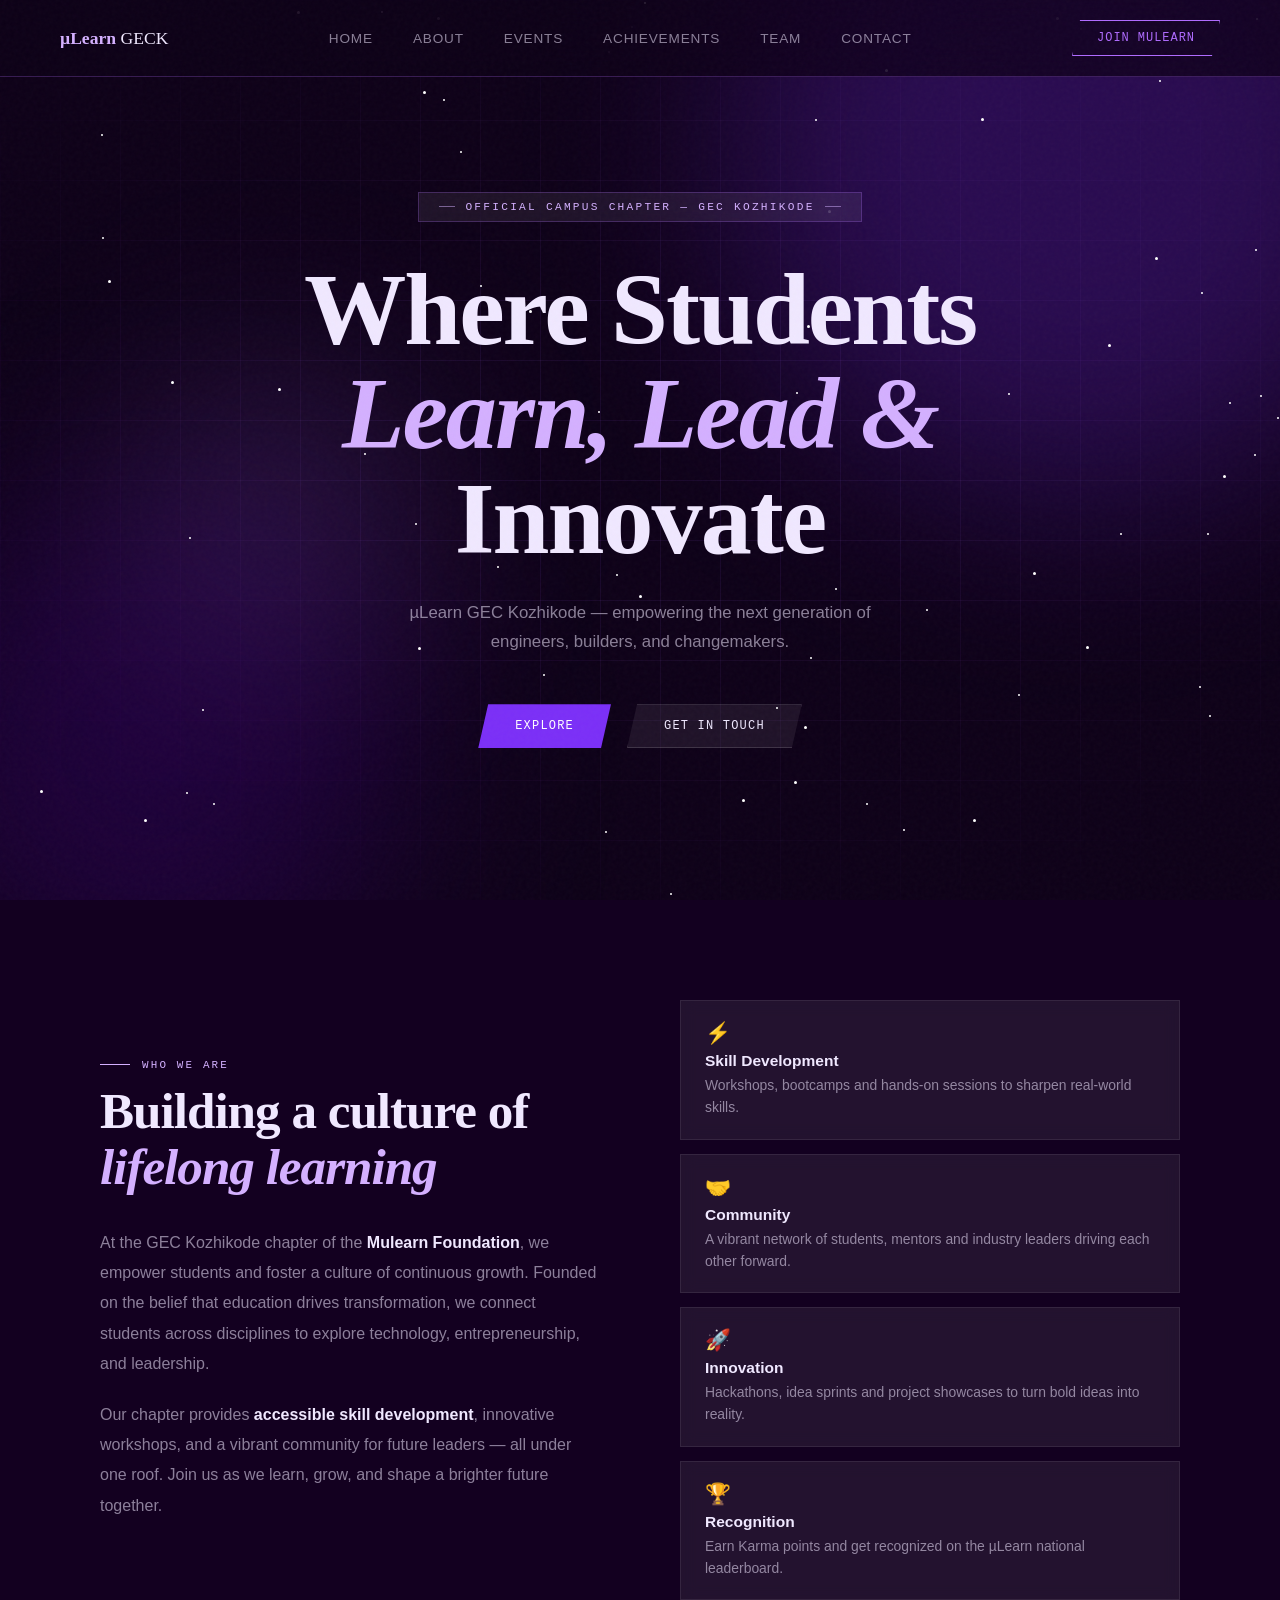
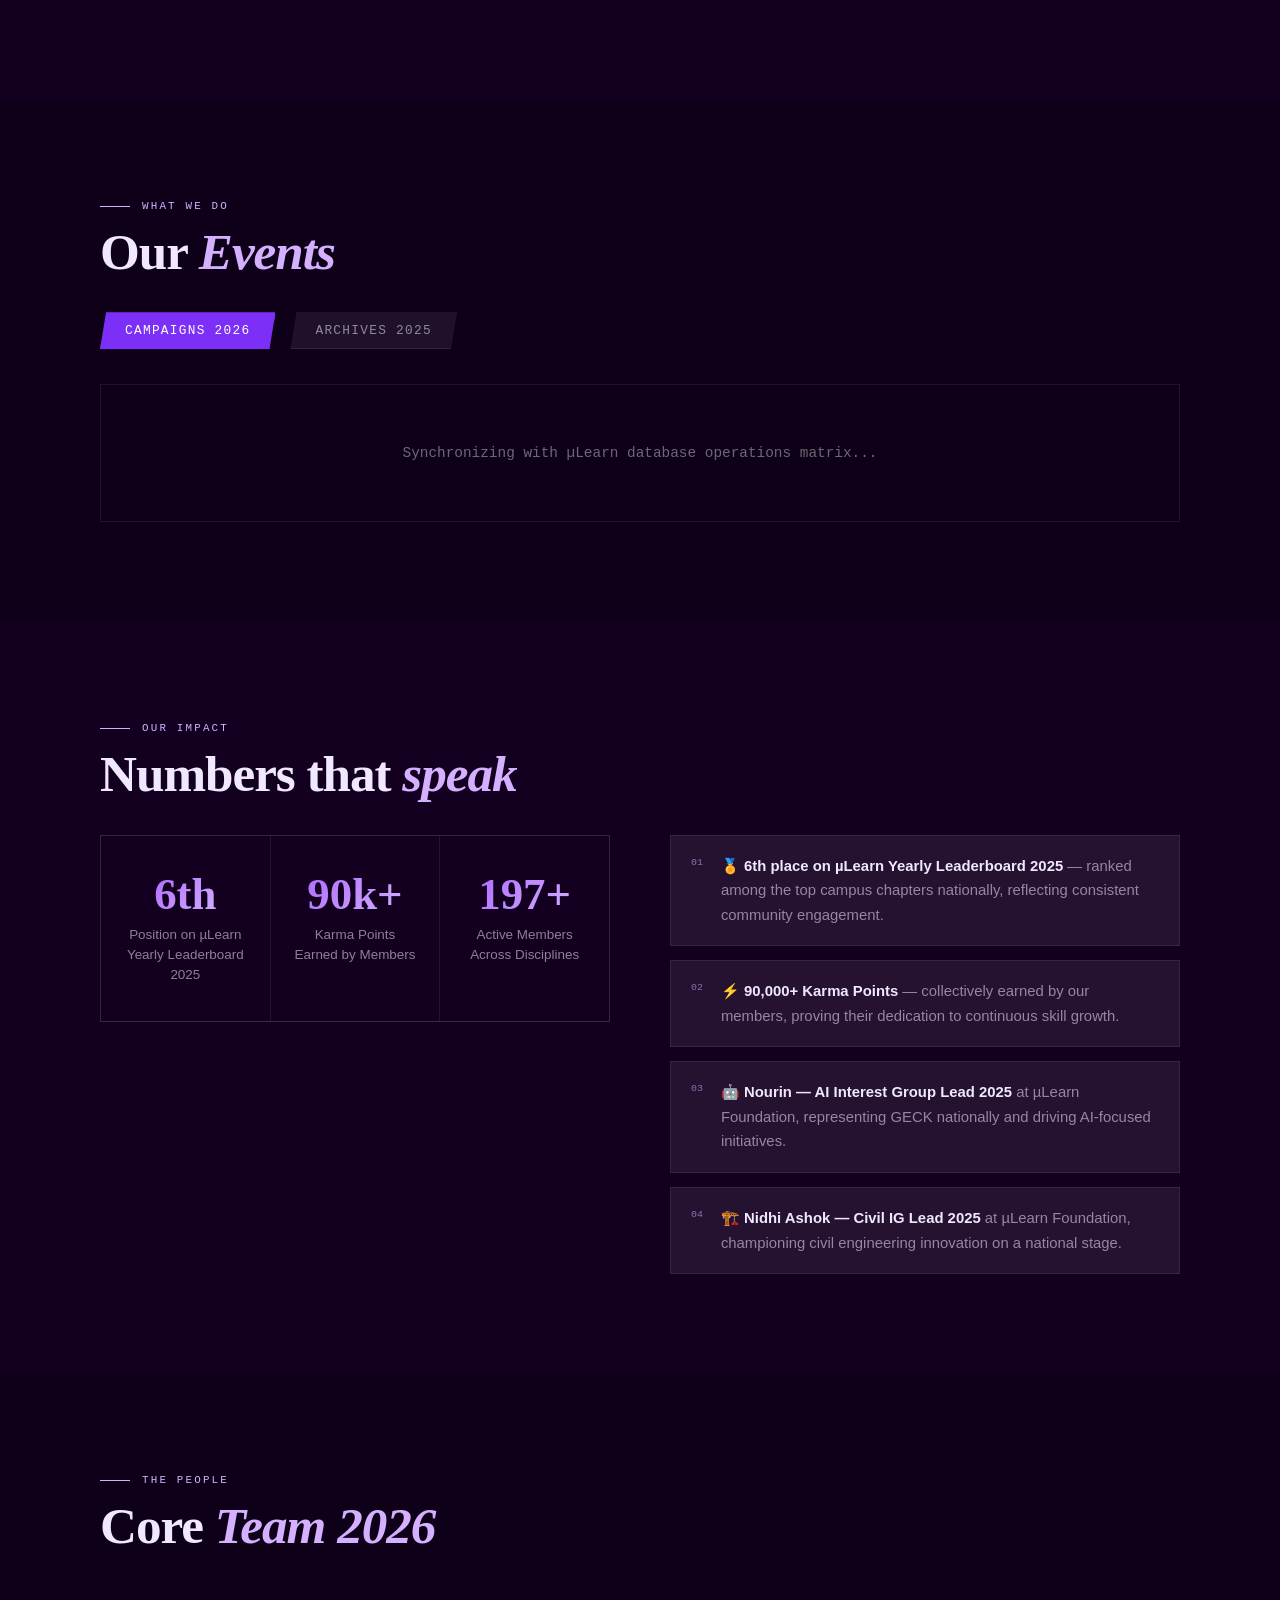
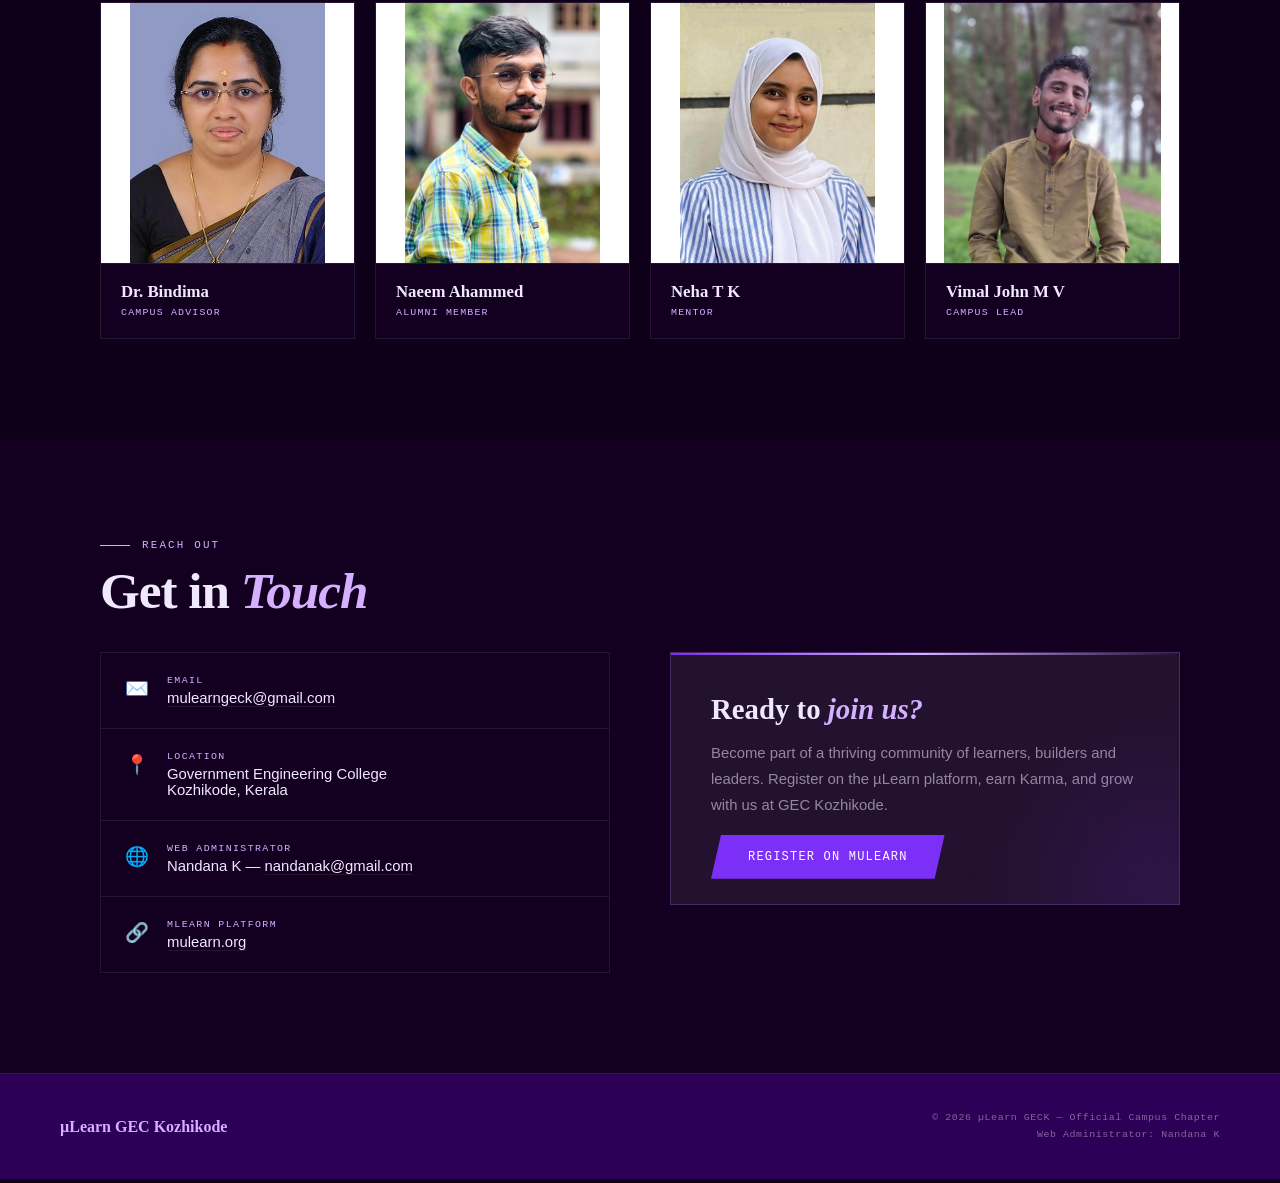
==== commit be850574: "Fix SCRIPT_URL declaration in index.html" ====
--- a/index.html
+++ b/index.html
@@ -273,7 +273,7 @@
   </footer>
 
   <script>
-    const SCRIPT_URL = 'https://script.google.com/macros/s/AKfycbxkkzGS8mEcLY0qJiwbIPaNBaRO2hbm0Dz-mVj1d4wJdqrTZWrVLJo9F7xFTNqnbP87Lg/exec';
+    const SCRIPT_URL = 'https://script.google.com/macros/s/AKfycbxkkzGS8mEcLY0qJiwbIPaNBaRO2hbm0Dz-mVj1d4wJdqrTZWrVLJo9F7xFTNqnbP87Lg/exec'';
     const track = document.getElementById('slidesTrack');
     
     // Master data arrays for multi-year scope management
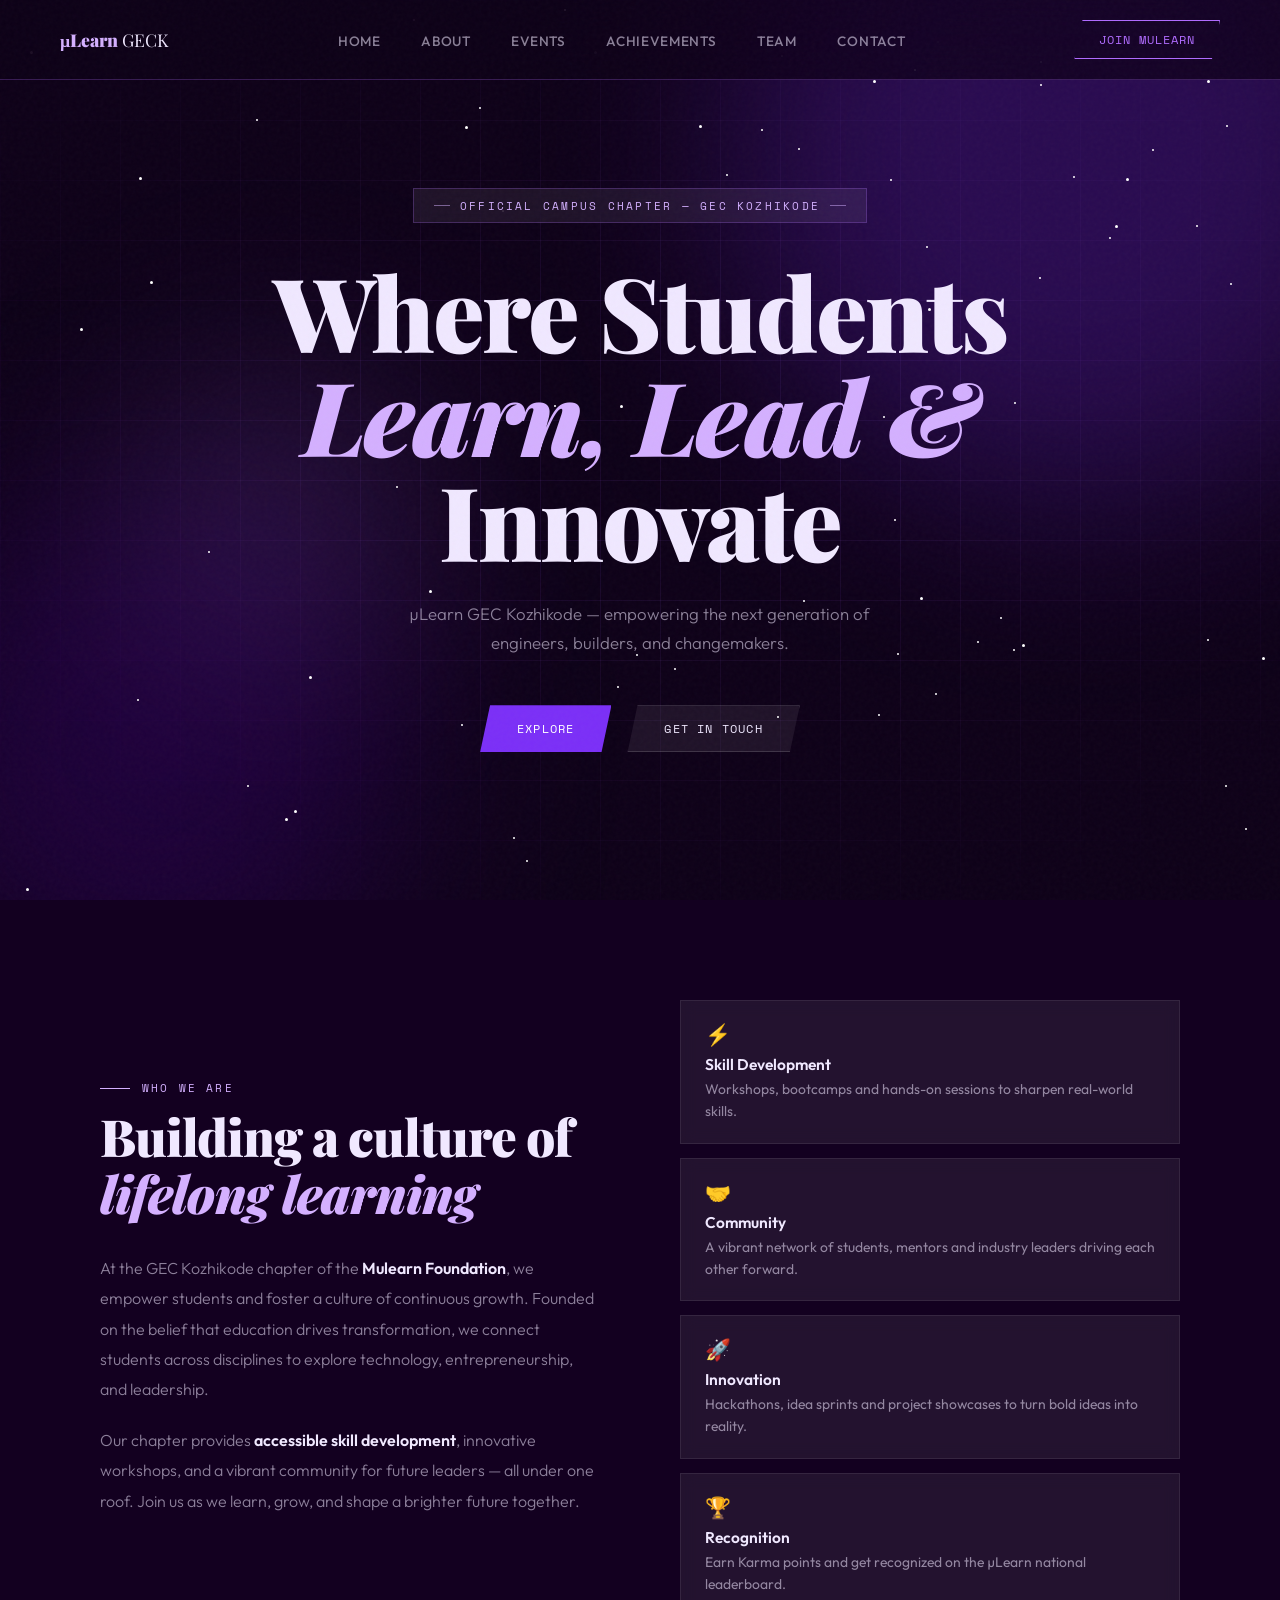
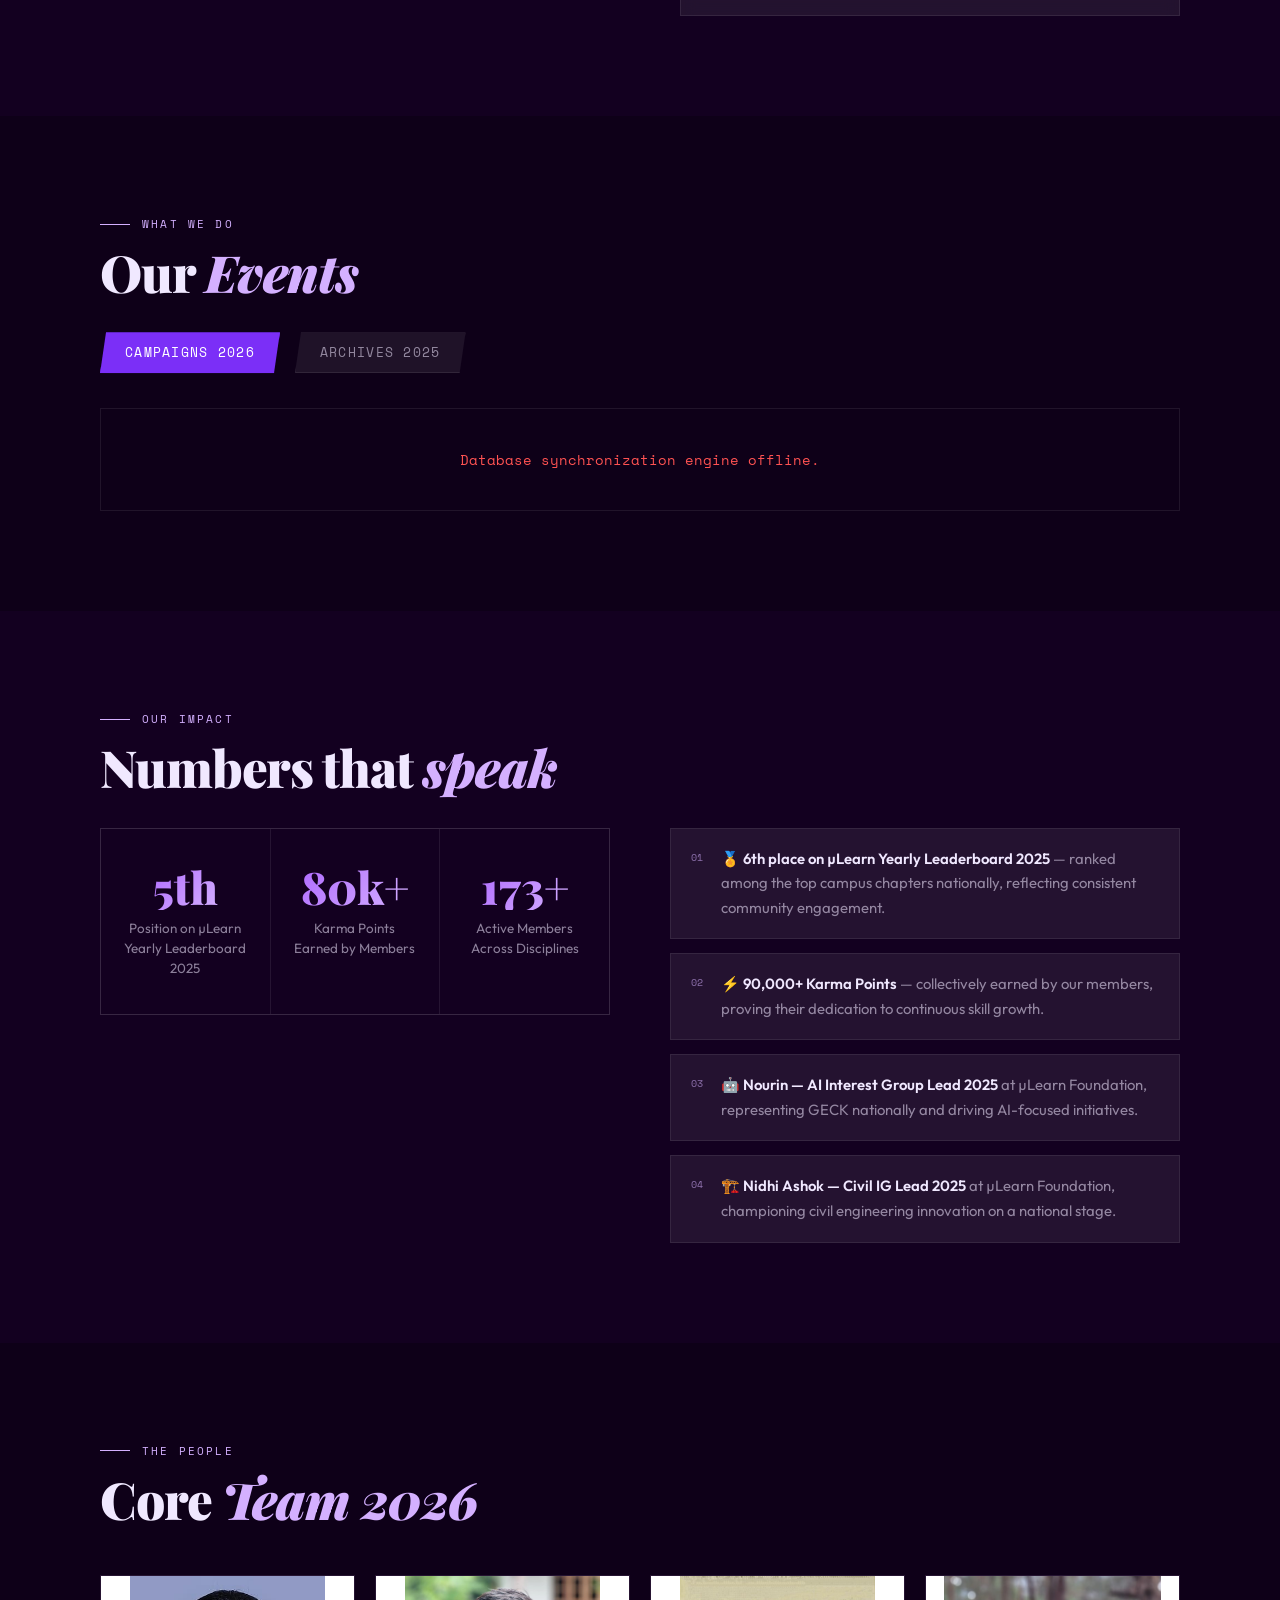
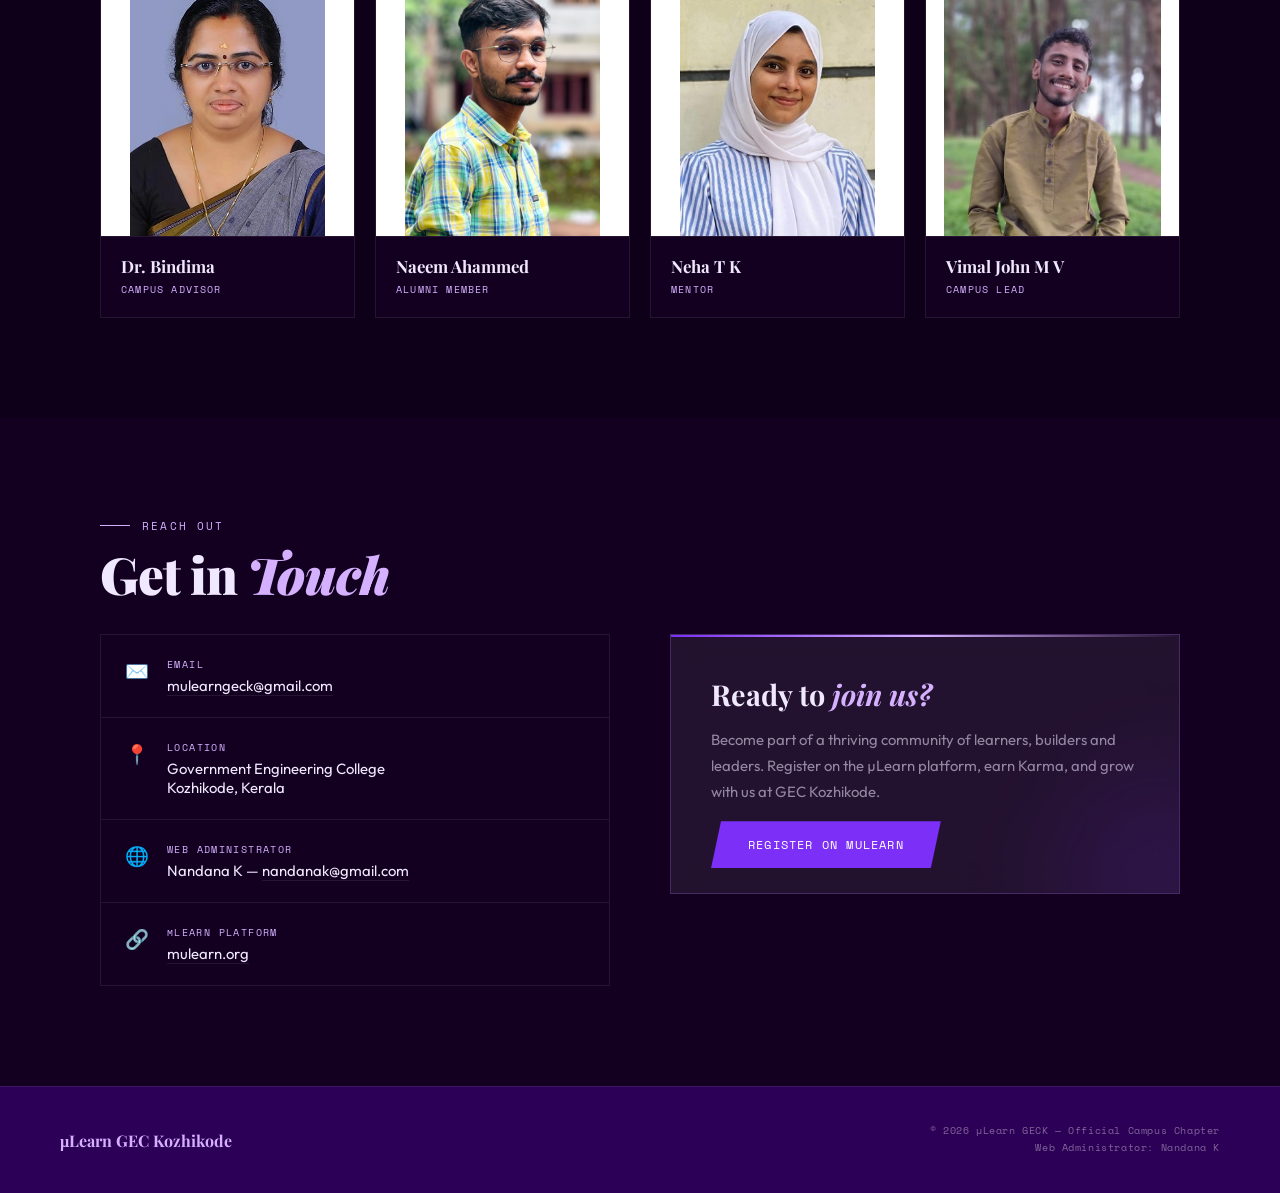
==== commit 78fcfbff: "Merge pull request #5 from sidharth-codes/patch-4 Update index.html" ====
--- a/index.html
+++ b/index.html
@@ -272,188 +272,181 @@
     </div>
   </footer>
 
-  <script>
-    const SCRIPT_URL = 'https://script.google.com/macros/s/AKfycbxkkzGS8mEcLY0qJiwbIPaNBaRO2hbm0Dz-mVj1d4wJdqrTZWrVLJo9F7xFTNqnbP87Lg/exec'';
-    const track = document.getElementById('slidesTrack');
+ <script>
+  const SCRIPT_URL = 'https://script.google.com/macros/s/AKfycbz1YLQO2w8bwQ8GNweSL10hmGk7LfmsLa-3VW8U76nuwHiRft1mTZz8T8WTAPWBjPbb/exec';
+  const track = document.getElementById('slidesTrack');
+  
+  let allEventsCached = [];
+  let activeYearFilter = '2026';
+
+  function getDirectDriveImageUrl(url) {
+    if (!url) return '';
+    const trimmed = url.trim();
+    if (!trimmed.includes('drive.google.com')) return trimmed;
+    const match = trimmed.match(/\/file\/d\/([a-zA-Z0-9-_]+)/) || trimmed.match(/id=([a-zA-Z0-9-_]+)/);
+    if (match && match[1]) {
+      return 'https://drive.google.com/thumbnail?sz=w1200&id=' + match[1];
+    }
+    return trimmed;
+  }
+
+  fetch(SCRIPT_URL, {
+    method: 'GET',
+    headers: { 'Accept': 'application/json' }
+  })
+    .then(res => {
+      if (!res.ok) throw new Error('Network error: ' + res.status);
+      return res.json();
+    })
+    .then(data => {
+      allEventsCached = data || [];
+      renderFilteredCarousel();
+    })
+    .catch(err => {
+      console.error("Connection failure:", err);
+      track.innerHTML = '<p style="text-align:center; color:#ff5252; width:100%; padding:40px; font-family:\'Space Mono\', monospace; font-size:0.9rem;">Database synchronization engine offline.</p>';
+    });
+
+  function filterEventsByYear(year, buttonElement) {
+    activeYearFilter = year;
+    document.querySelectorAll('.year-tab-btn').forEach(btn => btn.classList.remove('active'));
+    buttonElement.classList.add('active');
+    renderFilteredCarousel();
+  }
+
+  function renderFilteredCarousel() {
+    const filteredData = allEventsCached.filter(event => {
+      const eventDateStr = String(event.date || '');
+      return eventDateStr.includes(activeYearFilter);
+    });
+
+    if (filteredData.length === 0) {
+      track.innerHTML = '<p style="text-align:center; color:rgba(255,255,255,0.5); width:100%; padding:60px; font-family:\'Space Mono\', monospace; font-size:0.9rem;">No entries found.</p>';
+      return;
+    }
+
+    track.innerHTML = '';
+    const totalSlides = filteredData.length;
+
+    filteredData.forEach((event, index) => {
+      const slideNum = index + 1;
+      const padIndex = String(slideNum).padStart(2, '0');
+      const padTotal = String(totalSlides).padStart(2, '0');
+      
+      const assetImg = getDirectDriveImageUrl(event.imageurl || event.image);
+      const encodedName = encodeURIComponent(event.name);
+      const encodedCat = encodeURIComponent(event.category);
+
+      let isExpired = false;
+      if (event.deadline) {
+        const deadlineDate = new Date(event.deadline);
+        const currentDate = new Date();
+        if (!isNaN(deadlineDate.getTime()) && currentDate > deadlineDate) {
+          isExpired = true;
+        }
+      }
+
+      const actionButtonHTML = isExpired 
+        ? '<button class="register-btn" disabled style="background:rgba(255,255,255,0.05); color:var(--text-muted); border-color:var(--border-soft); cursor:not-allowed; transform:none; box-shadow:none;">Closed</button>'
+        : '<button class="register-btn" onclick="window.location.href=\'register.html?name=' + encodedName + '&cat=' + encodedCat + '\'">Register</button>';
+
+      const slideHTML = `
+        <div class="slide ${index === 0 ? 'active' : ''}" data-slide-idx="${index}">
+          <div class="slide-img-wrap">
+            <img class="slide-img" src="${assetImg}" alt="${event.name}" onerror="this.style.display='none'; this.nextElementSibling.style.display='flex';">
+            <div class="slide-placeholder" style="display:none; width:100%; height:100%; background:var(--bg-3); align-items:center; justify-content:center; font-size:4rem;">🌌</div>
+          </div>
+          <div class="slide-content">
+            <div class="slide-index">${padIndex} / ${padTotal}</div>
+            <div class="slide-cat">${event.category}</div>
+            <div class="slide-name">${event.name}</div>
+            <div class="slide-desc">
+              ${event.description}
+              <br><br>
+              <span style="color:var(--lavender); font-family:\'Space Mono\', monospace; font-size:0.8rem; display:block; margin-bottom:5px;">
+                📅 Date: ${event.date} | 🪙 Cost: ${event.price}
+              </span>
+            </div>
+            <div class="slide-controls">
+              <button class="slide-btn global-prev-trigger" id="prevBtn" aria-label="Previous">&lt;</button>
+              <button class="slide-btn global-next-trigger" id="nextBtn" aria-label="Next">&gt;</button>
+              <div class="slide-dots"></div>
+              <span class="slide-counter">${slideNum} / ${totalSlides}</span>
+              ${actionButtonHTML}
+            </div>
+          </div>
+        </div>
+      `;
+      track.innerHTML += slideHTML;
+    });
+
+    initCarouselEngine(totalSlides);
+  }
+
+  function initCarouselEngine(total) {
+    let currentIdx = 0;
     
-    // Master data arrays for multi-year scope management
-    let allEventsCached = [];
-    let activeYearFilter = '2026';
-
-    function getDirectDriveImageUrl(url) {
-      if (!url) return '';
-      const trimmed = url.trim();
-      if (!trimmed.includes('drive.google.com')) return trimmed;
-      const match = trimmed.match(/\/file\/d\/([a-zA-Z0-9-_]+)/) || trimmed.match(/id=([a-zA-Z0-9-_]+)/);
-      if (match && match[1]) {
-        return `https://drive.google.com/thumbnail?sz=w1200&id=${match[1]}`;
-      }
-      return trimmed;
-    }
-
-    // Network ingestion pipeline
-    fetch(SCRIPT_URL)
-      .then(res => res.json())
-      .then(data => {
-        allEventsCached = data || [];
-        // Render the default tab (2026) immediately upon successful download
-        renderFilteredCarousel();
-      })
-      .catch(err => {
-        console.error("Fetch failure:", err);
-        track.innerHTML = `<p style="text-align:center; color:#ff5252; width:100%; padding:40px;">Failed to synchronize live event cards.</p>`;
+    function updateSliderDOM(targetIdx) {
+      const slides = document.querySelectorAll('.slide');
+      if (slides.length === 0) return;
+      
+      slides[currentIdx].classList.remove('active');
+      currentIdx = (targetIdx + total) % total;
+      slides[currentIdx].classList.add('active');
+      
+      const dotContainers = document.querySelectorAll('.slide-dots');
+      dotContainers.forEach(container => {
+        container.innerHTML = '';
+        for (let i = 0; i < total; i++) {
+          container.innerHTML += '<span class="dot ' + (i === currentIdx ? 'active' : '') + '"></span>';
+        }
       });
 
-    // Filtering handler linked directly to sub-tab button elements
-    function filterEventsByYear(year, buttonElement) {
-      activeYearFilter = year;
-      
-      // Update visual active styling across tab buttons
-      document.querySelectorAll('.year-tab-btn').forEach(btn => btn.classList.remove('active'));
-      buttonElement.classList.add('active');
-      
-      renderFilteredCarousel();
-    }
-
-    function renderFilteredCarousel() {
-      // Filter array on the fly based on whether the date string contains '2025' or '2026'
-      const filteredData = allEventsCached.filter(event => {
-        const eventDateStr = String(event.date || '');
-        return eventDateStr.includes(activeYearFilter);
+      document.querySelectorAll('.slide-counter, .s-counter').forEach(el => {
+        el.textContent = (currentIdx + 1) + ' / ' + total;
       });
-
-      if(filteredData.length === 0) {
-        track.innerHTML = `<p style="text-align:center; color:rgba(255,255,255,0.5); width:100%; padding:60px; font-family:'Space Mono', monospace; font-size:0.9rem;">No entries found for the year ${activeYearFilter}.</p>`;
-        return;
-      }
-
-      track.innerHTML = '';
-      const totalSlides = filteredData.length;
-
-      filteredData.forEach((event, index) => {
-        const slideNum = index + 1;
-        const padIndex = String(slideNum).padStart(2, '0');
-        const padTotal = String(totalSlides).padStart(2, '0');
-        
-        const assetImg = getDirectDriveImageUrl(event.imageurl || event.image);
-        const encodedName = encodeURIComponent(event.name);
-        const encodedCat = encodeURIComponent(event.category);
-
-        // Real-time date boundary checking loop logic
-        let isExpired = false;
-        if (event.deadline) {
-          const deadlineDate = new Date(event.deadline);
-          const currentDate = new Date();
-          if (!isNaN(deadlineDate.getTime()) && currentDate > deadlineDate) {
-            isExpired = true;
-          }
+    }
+
+    if (!window.carouselListenerConfigured) {
+      document.addEventListener('click', function(e) {
+        const slides = document.querySelectorAll('.slide');
+        const localTotal = slides.length;
+        if (localTotal <= 1) return;
+
+        let activeIdx = 0;
+        slides.forEach((s, idx) => { if (s.classList.contains('active')) activeIdx = idx; });
+
+        if (e.target.classList.contains('global-next-trigger') || e.target.id === 'nextBtn') {
+          slides[activeIdx].classList.remove('active');
+          let nextIdx = (activeIdx + 1) % localTotal;
+          slides[nextIdx].classList.add('active');
+          syncCarouselIndicators(nextIdx, localTotal);
         }
-
-        const actionButtonHTML = isExpired 
-          ? `<button class="register-btn" disabled style="background: rgba(255,255,255,0.05); color: var(--text-muted); border-color: var(--border-soft); cursor: not-allowed; transform: none; box-shadow: none;">Closed</button>`
-          : `<button class="register-btn" onclick="window.location.href='register.html?name=${encodedName}&cat=${encodedCat}'">Register</button>`;
-
-        const slideHTML = `
-          <div class="slide ${index === 0 ? 'active' : ''}" data-slide-idx="${index}">
-            <div class="slide-img-wrap">
-              <img class="slide-img" src="${assetImg}" alt="${event.name}" onerror="this.style.display='none'; this.nextElementSibling.style.display='flex';">
-              <div class="slide-placeholder" style="display:none; width:100%; height:100%; background:var(--bg-3); align-items:center; justify-content:center; font-size:4rem;">🌌</div>
-            </div>
-            <div class="slide-content">
-              <div class="slide-index">${padIndex} / ${padTotal}</div>
-              <div class="slide-cat">${event.category}</div>
-              <div class="slide-name">${event.name}</div>
-              <div class="slide-desc">
-                ${event.description}
-                <br><br>
-                <span style="color: var(--lavender); font-family: 'Space Mono', monospace; font-size: 0.8rem; display: block; margin-bottom: 5px;">
-                  📅 Date: ${event.date} | 🪙 Cost: ${event.price}
-                </span>
-              </div>
-              <div class="slide-controls">
-                <button class="slide-btn global-prev-trigger" id="prevBtn" aria-label="Previous">&#8592;</button>
-                <button class="slide-btn global-next-trigger" id="nextBtn" aria-label="Next">&#8594;</button>
-                <div class="slide-dots"></div>
-                <span class="slide-counter">${slideNum} / ${totalSlides}</span>
-                ${actionButtonHTML}
-              </div>
-            </div>
-          </div>
-        `;
-        track.innerHTML += slideHTML;
+        if (e.target.classList.contains('global-prev-trigger') || e.target.id === 'prevBtn') {
+          slides[activeIdx].classList.remove('active');
+          let prevIdx = (activeIdx - 1 + localTotal) % localTotal;
+          slides[prevIdx].classList.add('active');
+          syncCarouselIndicators(prevIdx, localTotal);
+        }
       });
-
-      // Clear existing listeners by initializing a brand new structural instance loop
-      initCarouselEngine(totalSlides);
-    }
-
-    function initCarouselEngine(total) {
-      let currentIdx = 0;
-      
-      function updateSliderDOM(targetIdx) {
-        const slides = document.querySelectorAll('.slide');
-        if(slides.length === 0) return;
-        
-        slides[currentIdx].classList.remove('active');
-        currentIdx = (targetIdx + total) % total;
-        slides[currentIdx].classList.add('active');
-        
-        const dotContainers = document.querySelectorAll('.slide-dots');
-        dotContainers.forEach(container => {
-          container.innerHTML = '';
-          for(let i=0; i<total; i++) {
-            container.innerHTML += `<span class="dot ${i === currentIdx ? 'active' : ''}"></span>`;
-          }
-        });
-
-        document.querySelectorAll('.slide-counter, .s-counter').forEach(el => {
-          el.textContent = `${currentIdx + 1} / ${total}`;
-        });
-      }
-
-      // Safeguard global click pipeline configuration
-      if (!window.carouselListenerConfigured) {
-        document.addEventListener('click', function(e) {
-          const slides = document.querySelectorAll('.slide');
-          const localTotal = slides.length;
-          if(localTotal <= 1) return;
-
-          // Find current active slide index manually
-          let activeIdx = 0;
-          slides.forEach((s, idx) => { if(s.classList.contains('active')) activeIdx = idx; });
-
-          if(e.target.classList.contains('global-next-trigger') || e.target.id === 'nextBtn' || e.target.classList.contains('s-next')) {
-            slides[activeIdx].classList.remove('active');
-            let nextIdx = (activeIdx + 1) % localTotal;
-            slides[nextIdx].classList.add('active');
-            syncCarouselIndicators(nextIdx, localTotal);
-          }
-          if(e.target.classList.contains('global-prev-trigger') || e.target.id === 'prevBtn' || e.target.classList.contains('s-prev')) {
-            slides[activeIdx].classList.remove('active');
-            let prevIdx = (activeIdx - 1 + localTotal) % localTotal;
-            slides[prevIdx].classList.add('active');
-            syncCarouselIndicators(prevIdx, localTotal);
-          }
-        });
-        window.carouselListenerConfigured = true;
-      }
-
-      function syncCarouselIndicators(idx, localTotal) {
-        const dotContainers = document.querySelectorAll('.slide-dots');
-        dotContainers.forEach(container => {
-          container.innerHTML = '';
-          for(let i=0; i<localTotal; i++) {
-            container.innerHTML += `<span class="dot ${i === idx ? 'active' : ''}"></span>`;
-          }
-        });
-        document.querySelectorAll('.slide-counter, .s-counter').forEach(el => {
-          el.textContent = `${idx + 1} / ${localTotal}`;
-        });
-      }
-
-      updateSliderDOM(0);
-    }
-  </script>
-  <script src="scripts.js"></script>
+      window.carouselListenerConfigured = true;
+    }
+
+    function syncCarouselIndicators(idx, localTotal) {
+      const dotContainers = document.querySelectorAll('.slide-dots');
+      dotContainers.forEach(container => {
+        container.innerHTML = '';
+        for (let i = 0; i < localTotal; i++) {
+          container.innerHTML += '<span class="dot ' + (i === idx ? 'active' : '') + '"></span>';
+        }
+      });
+      document.querySelectorAll('.slide-counter, .s-counter').forEach(el => {
+        el.textContent = (idx + 1) + ' / ' + localTotal;
+      });
+    }
+
+    updateSliderDOM(0);
+  }
+</script>  <script src="scripts.js"></script>
 </body>
 </html>
--- a/styles.css
+++ b/styles.css
@@ -1,3 +1,5 @@
+@import url('https://fonts.googleapis.com/css2?family=Playfair+Display:wght@400;700;900&family=Outfit:wght@300;400;500;600;700&family=Space+Mono:wght@400;700&display=swap');
+
 /* ── INTEREST GROUP COMPACT ACCENTS ── */
 
 /* Web Development - Cyber Cyan */
@@ -106,8 +108,6 @@
   border-color: #7b2ff7;
   box-shadow: 0 0 15px rgba(123, 47, 247, 0.35);
 }
-
-@import url('https://fonts.googleapis.com/css2?family=Playfair+Display:wght@400;700;900&family=Outfit:wght@300;400;500;600;700&family=Space+Mono:wght@400;700&display=swap');
    
 :root {
   --purple-deep: #2d0057;
@@ -417,8 +417,7 @@
 }
 .pillar::before {
   content: '';
-  position: absolute;
-  top: 0; left: 0; width: 3px; height: 100%;
+  position: absolute; top: 0; left: 0; width: 3px; height: 100%;
   background: linear-gradient(180deg, var(--purple-mid), var(--lavender));
   transform: scaleY(0); transform-origin: top;
   transition: transform 0.35s cubic-bezier(.23,1,.32,1);
@@ -808,8 +807,27 @@
   #home { padding: 120px 20px 80px; }
   footer { flex-direction: column; gap: 12px; padding: 28px 20px; }
   .footer-copy { text-align: center; }
-}
+
+  /* ── SLIDER BUTTON VISIBILITY ON MOBILE ── */
+  .slide-controls {
+    display: flex;
+    flex-wrap: wrap;
+    gap: 12px;
+    align-items: center;
+    width: 100%;
+    margin-top: 20px;
+  }
+
+  .register-btn {
+    width: 100%;
+    margin-left: 0 !important;
+    margin-top: 8px;
+    padding: 12px 20px;
+    text-align: center;
+  }
+}
+
 @media (max-width: 500px) {
   .stats-grid { grid-template-columns: 1fr; }
   .team-grid { grid-template-columns: repeat(2, 1fr); }
-}+}
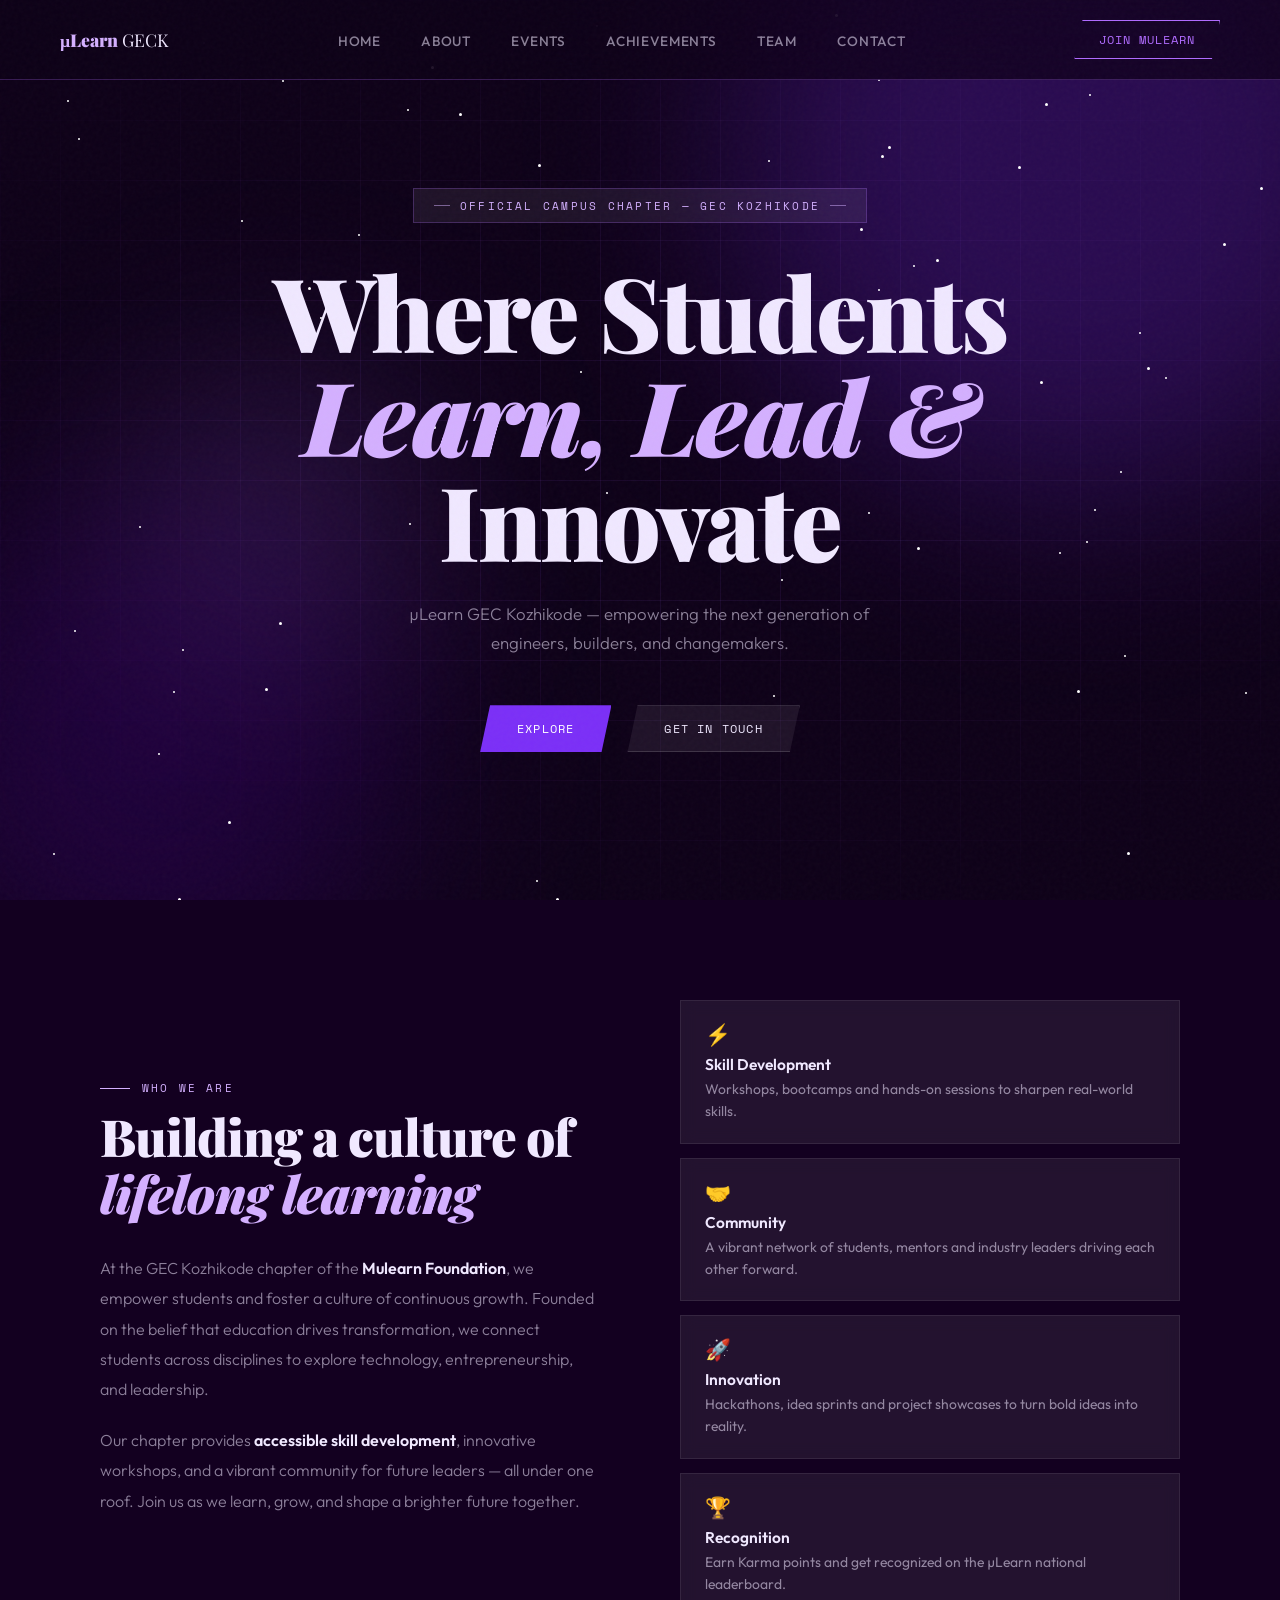
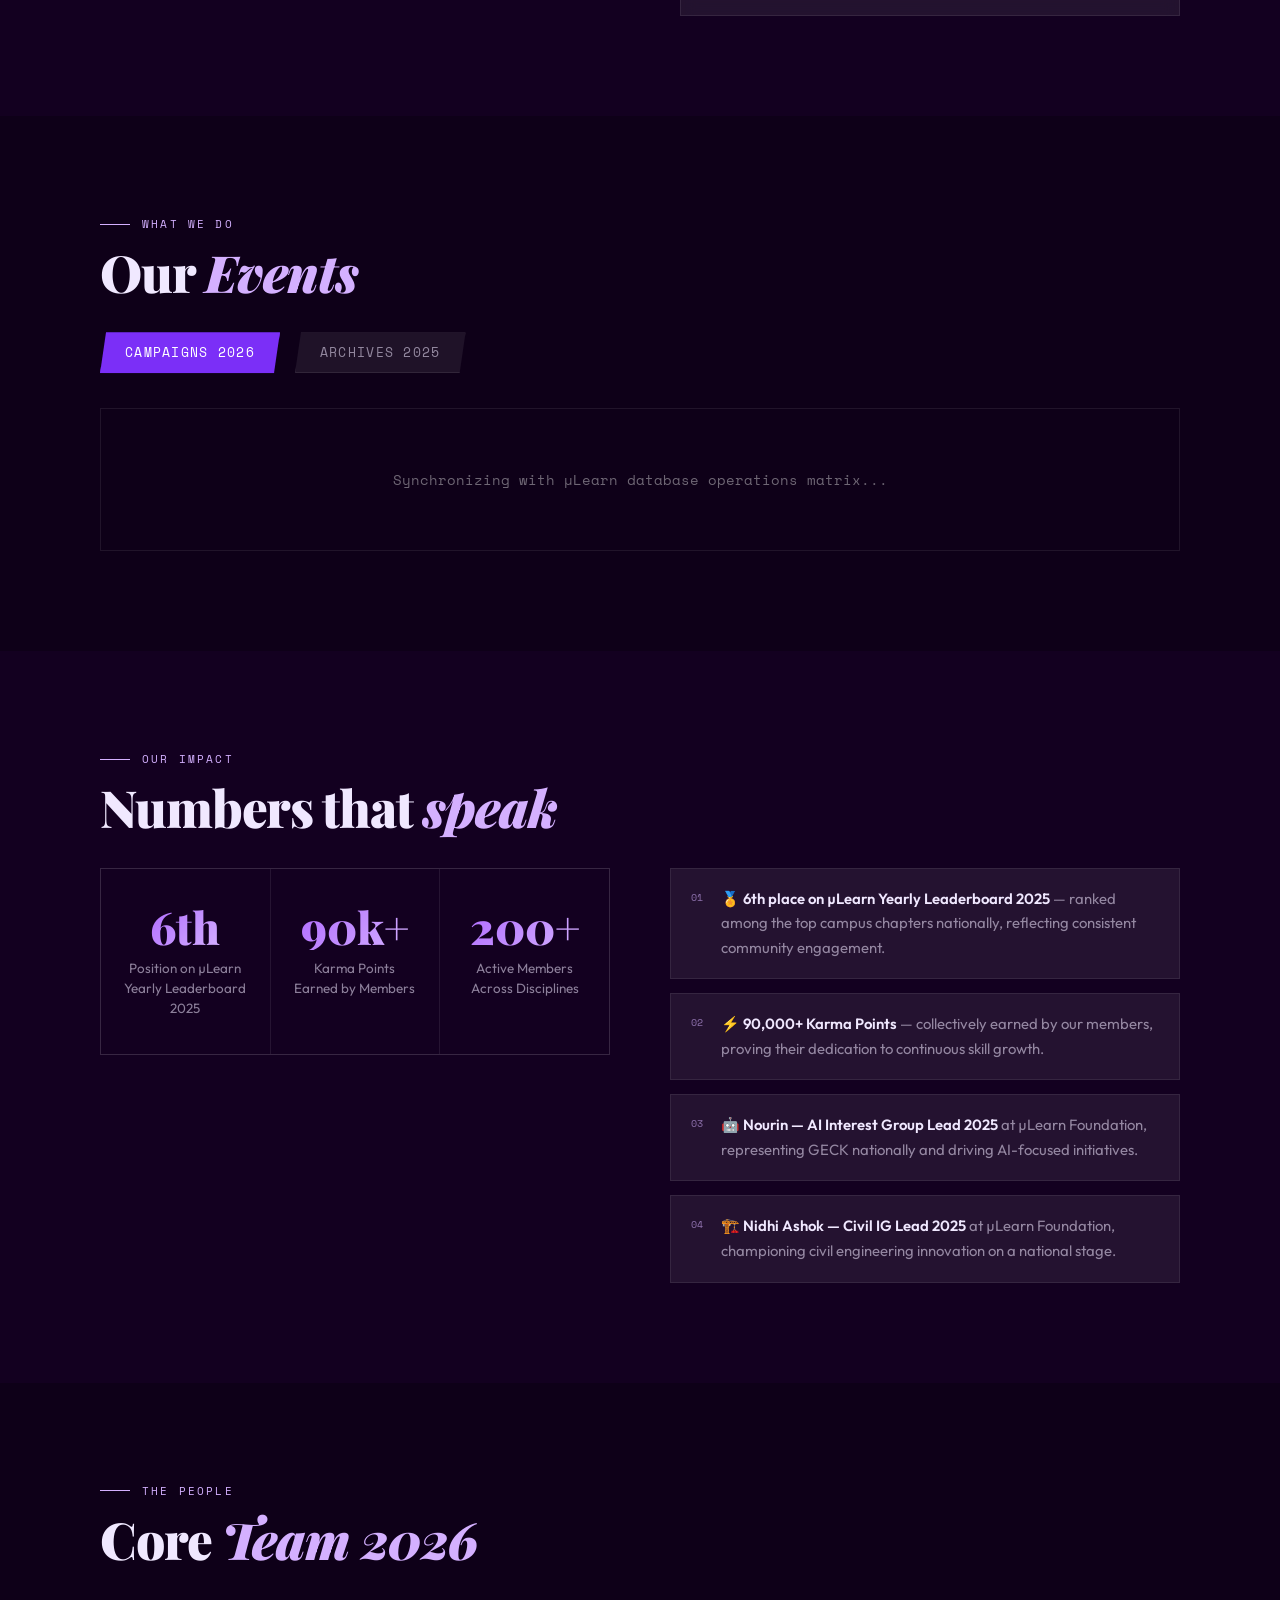
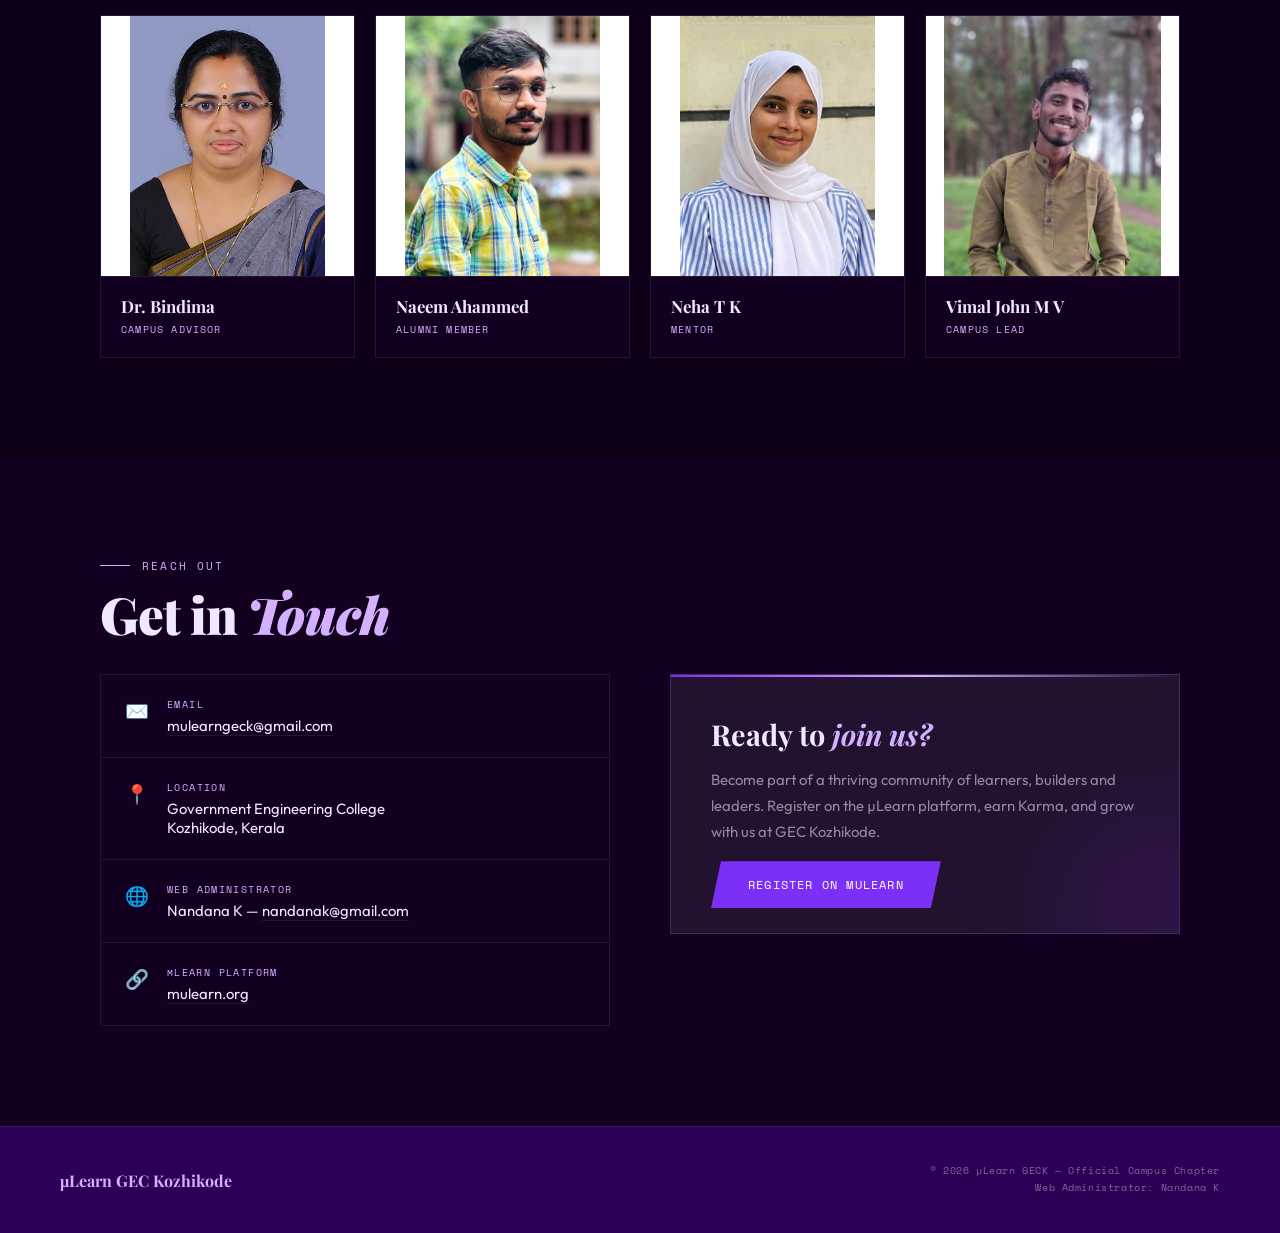
==== commit 2097f01e: "Merge pull request #6 from sidharth-codes/patch-5 Update backend script URL in index.html" ====
--- a/index.html
+++ b/index.html
@@ -273,7 +273,7 @@
   </footer>
 
  <script>
-  const SCRIPT_URL = 'https://script.google.com/macros/s/AKfycbz1YLQO2w8bwQ8GNweSL10hmGk7LfmsLa-3VW8U76nuwHiRft1mTZz8T8WTAPWBjPbb/exec';
+ const BACKEND_URL = 'https://script.google.com/macros/s/AKfycbxkkzGS8mEcLY0qJiwbIPaNBaRO2hbm0Dz-mVj1d4wJdqrTZWrVLJo9F7xFTNqnbP87Lg/exec'; 
   const track = document.getElementById('slidesTrack');
   
   let allEventsCached = [];
